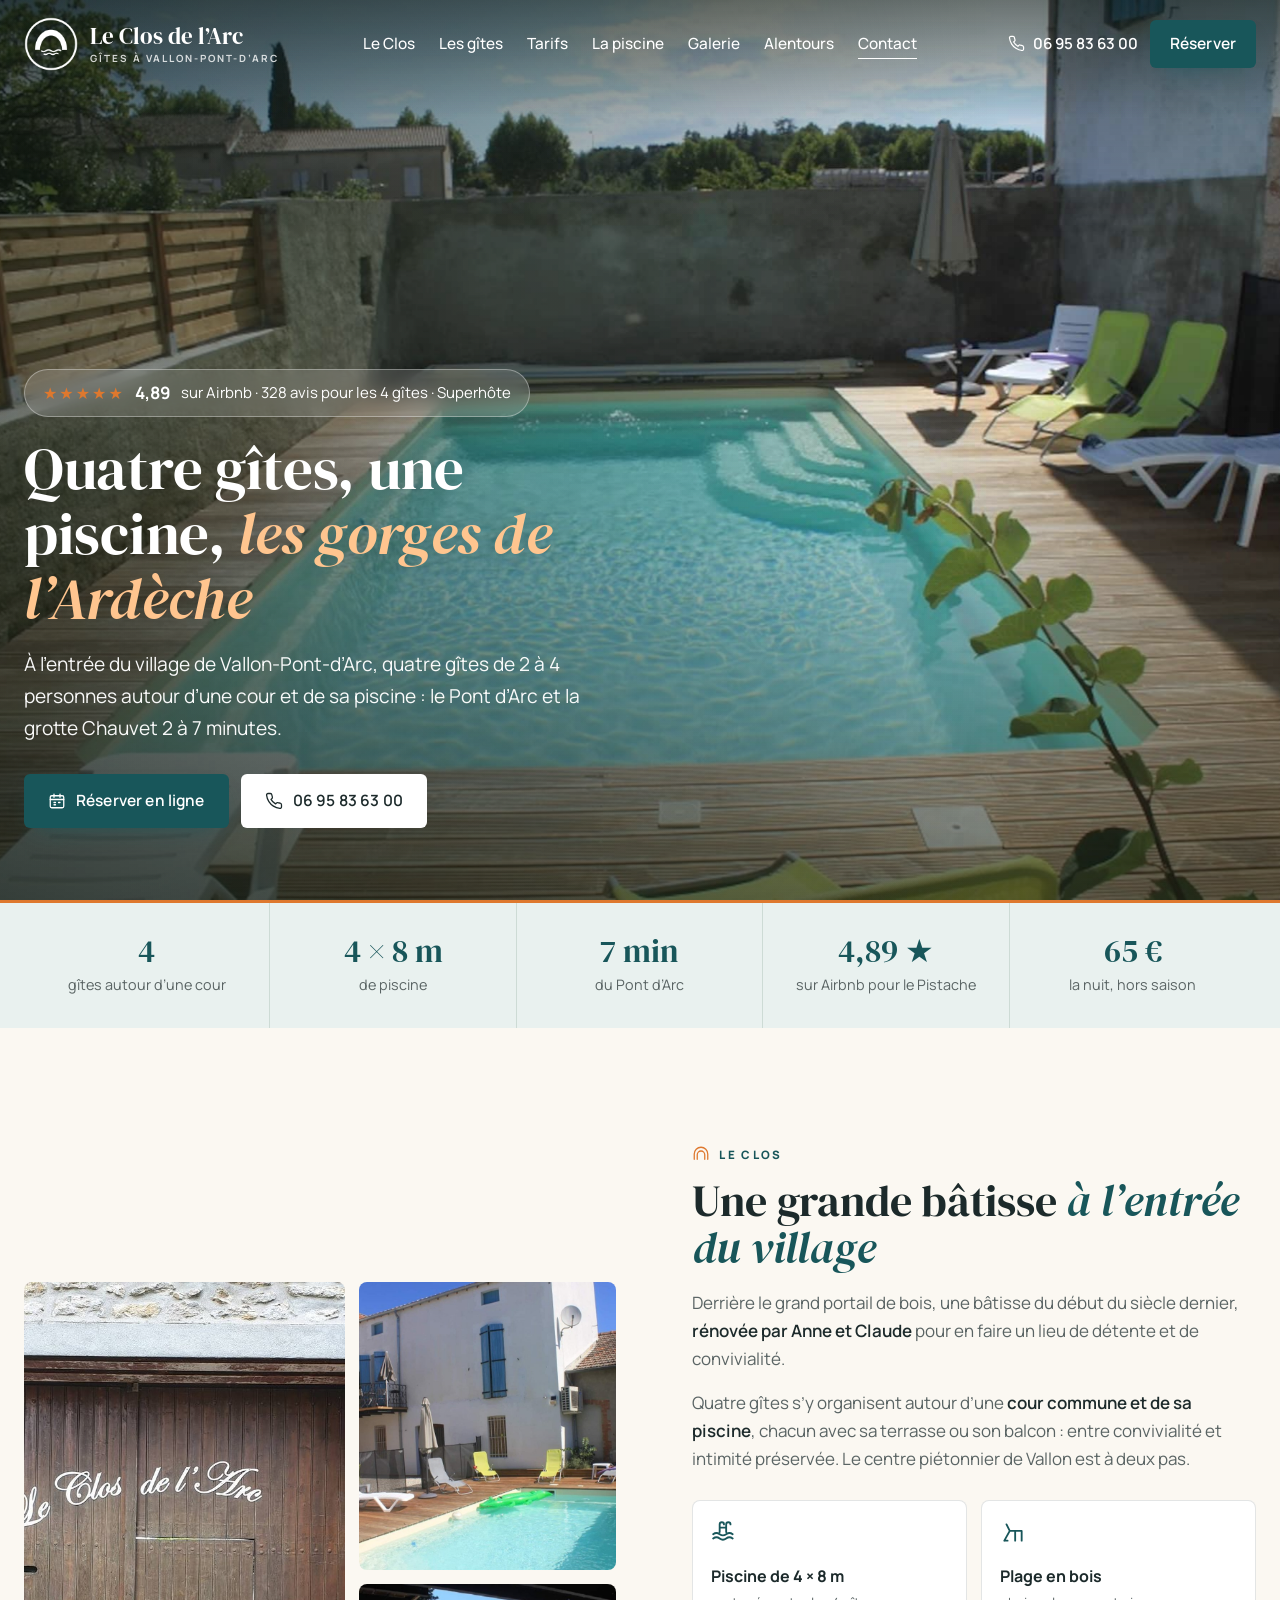
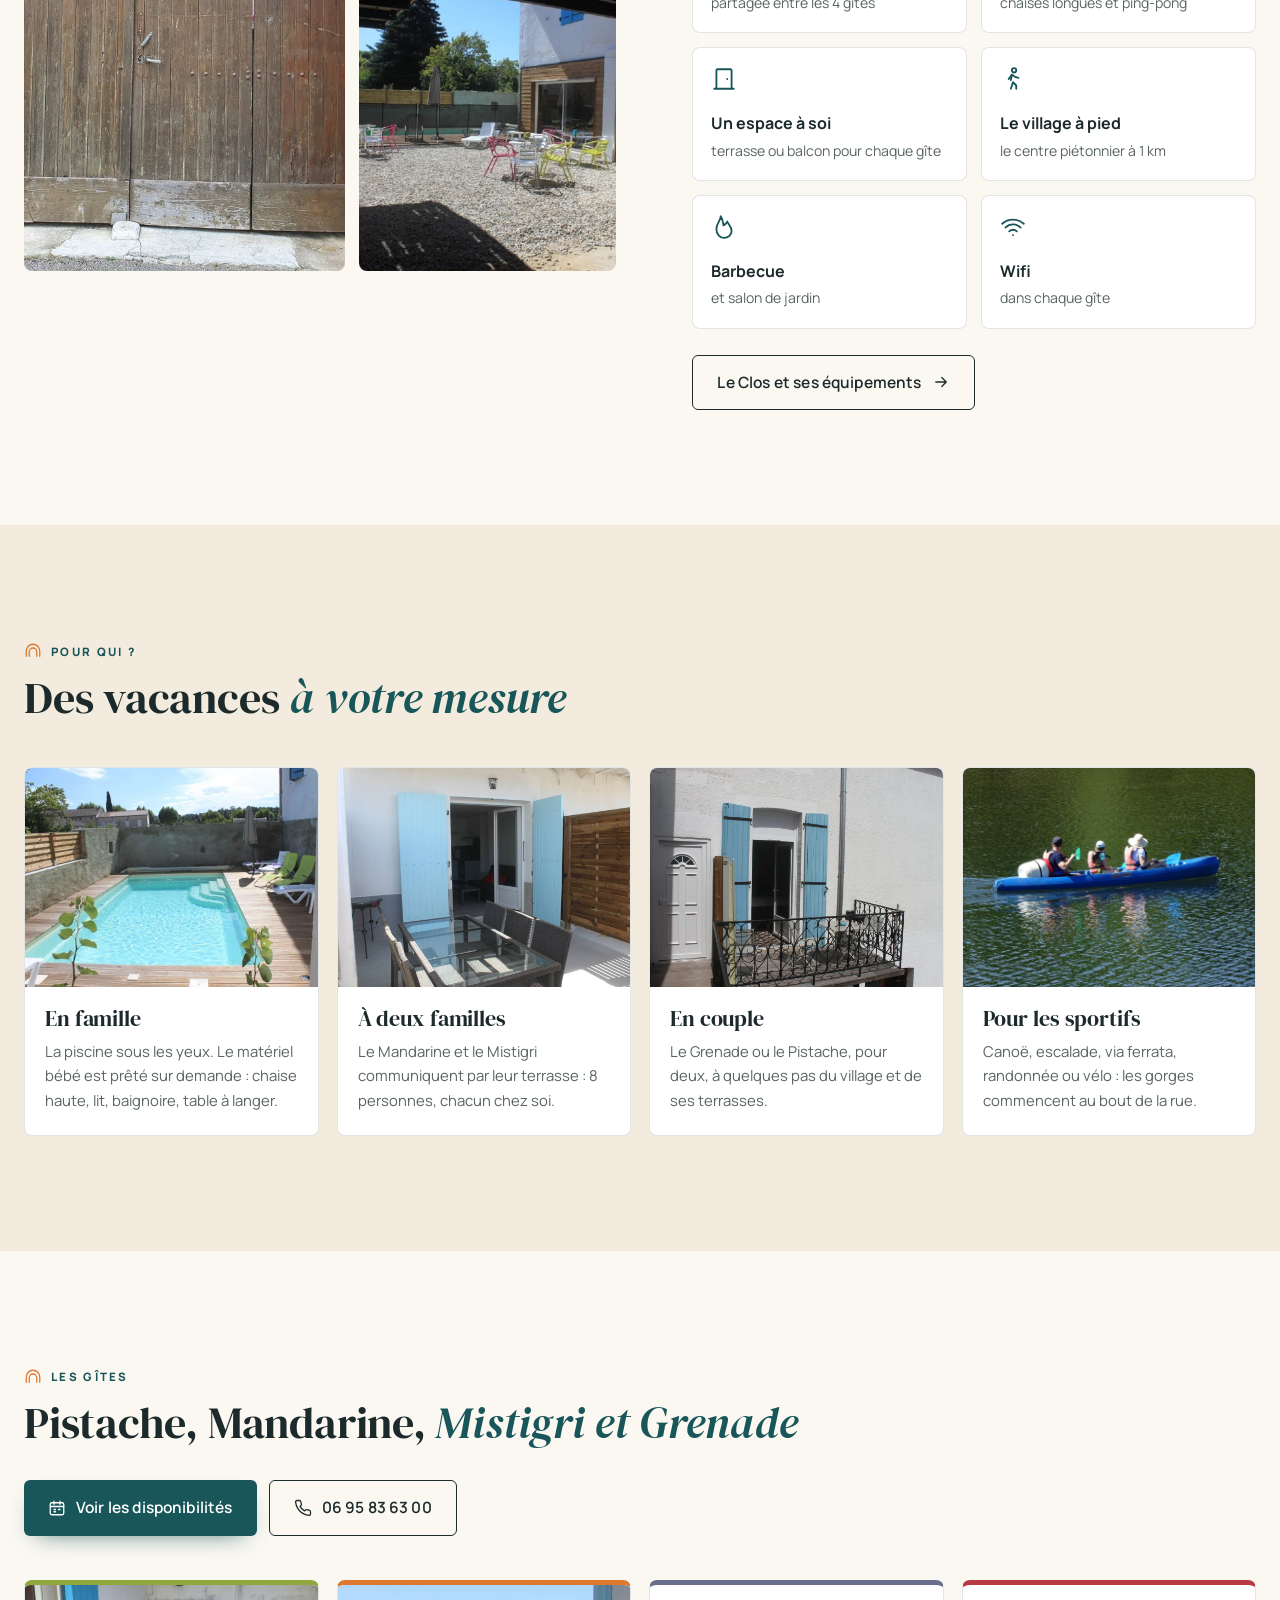
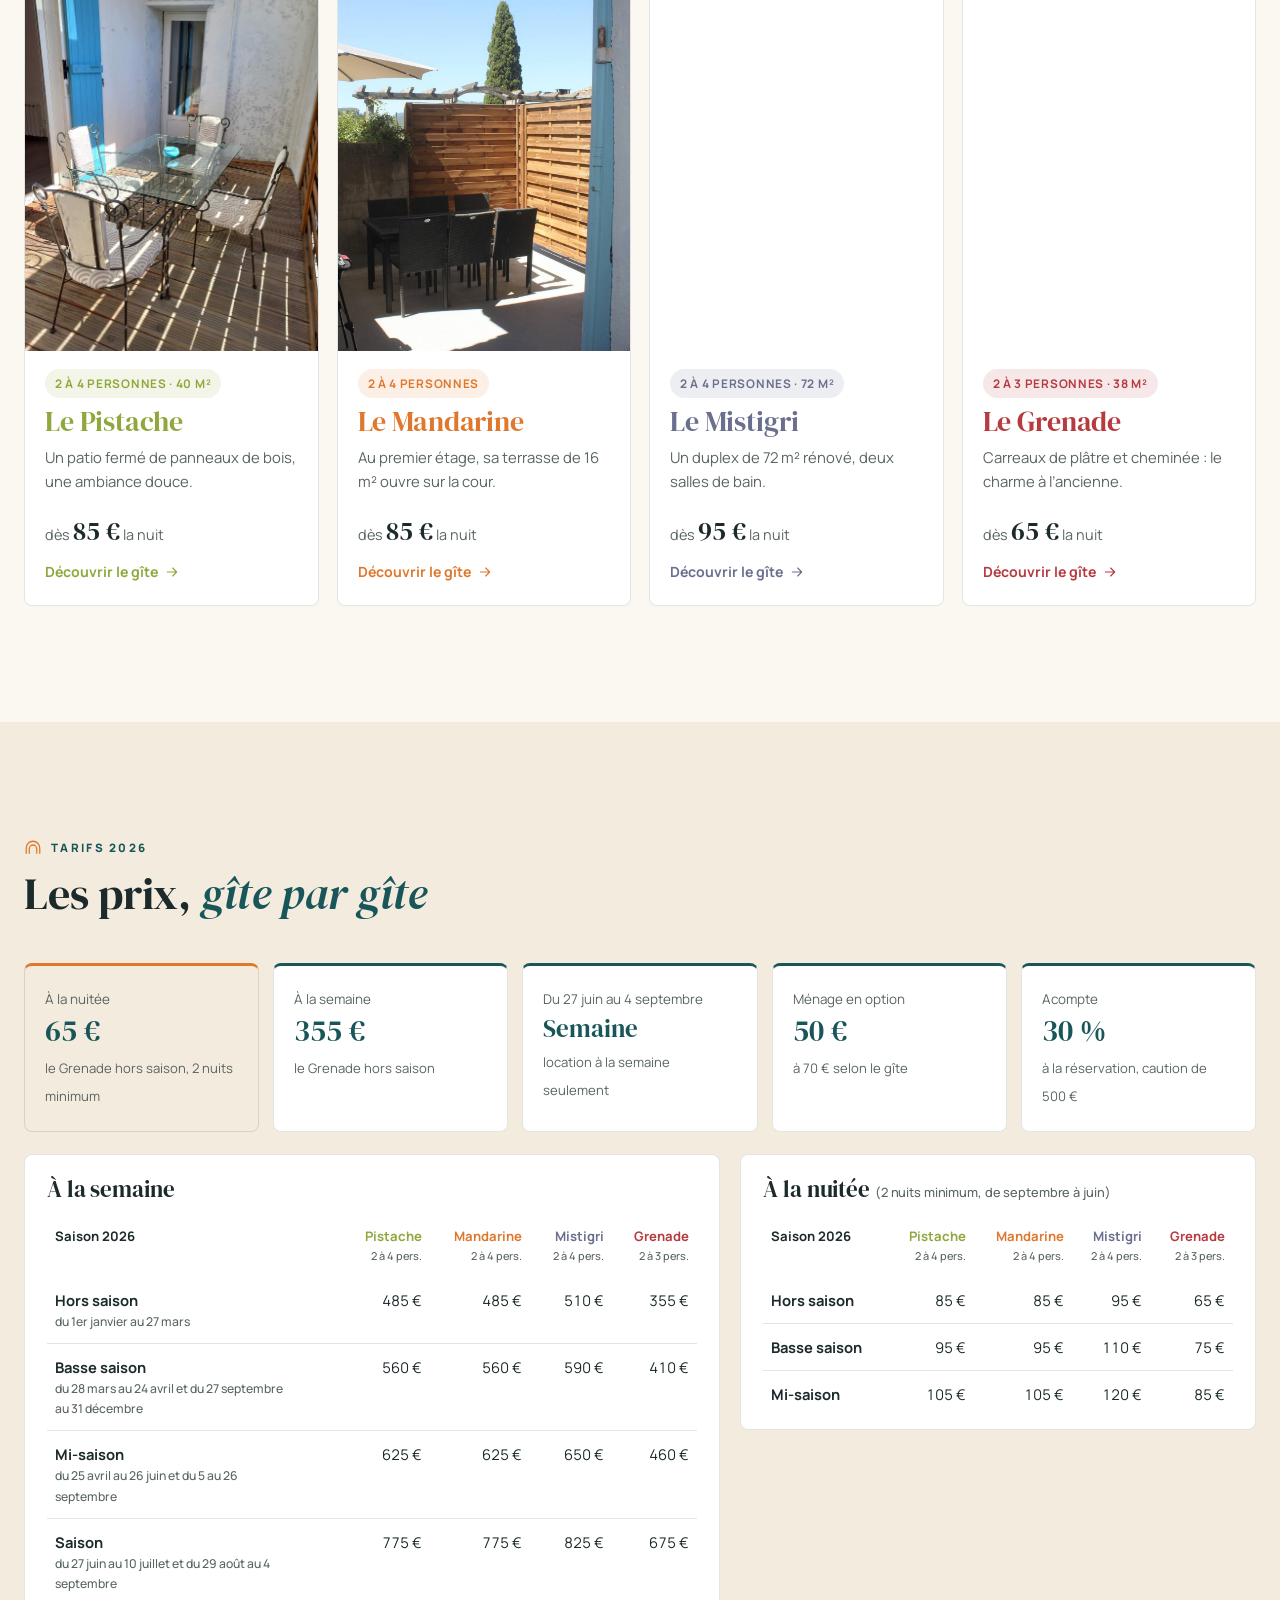
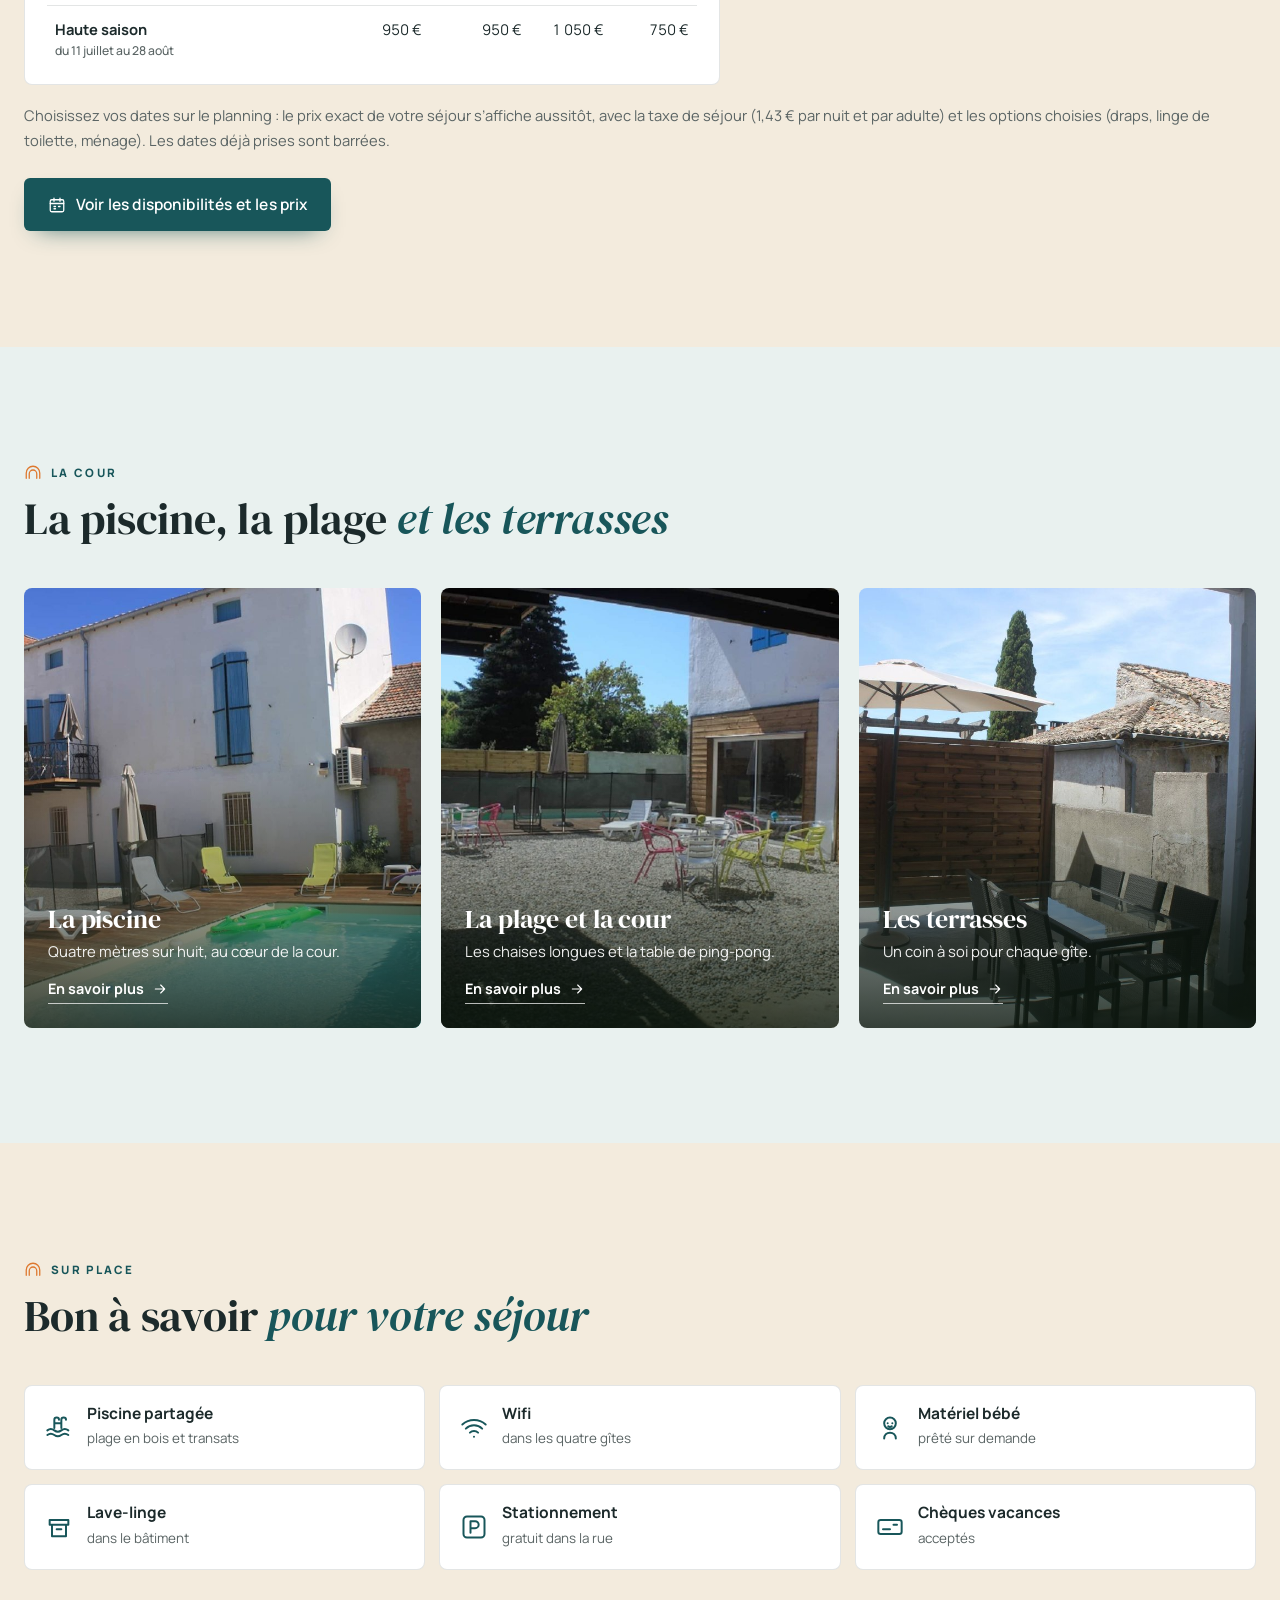
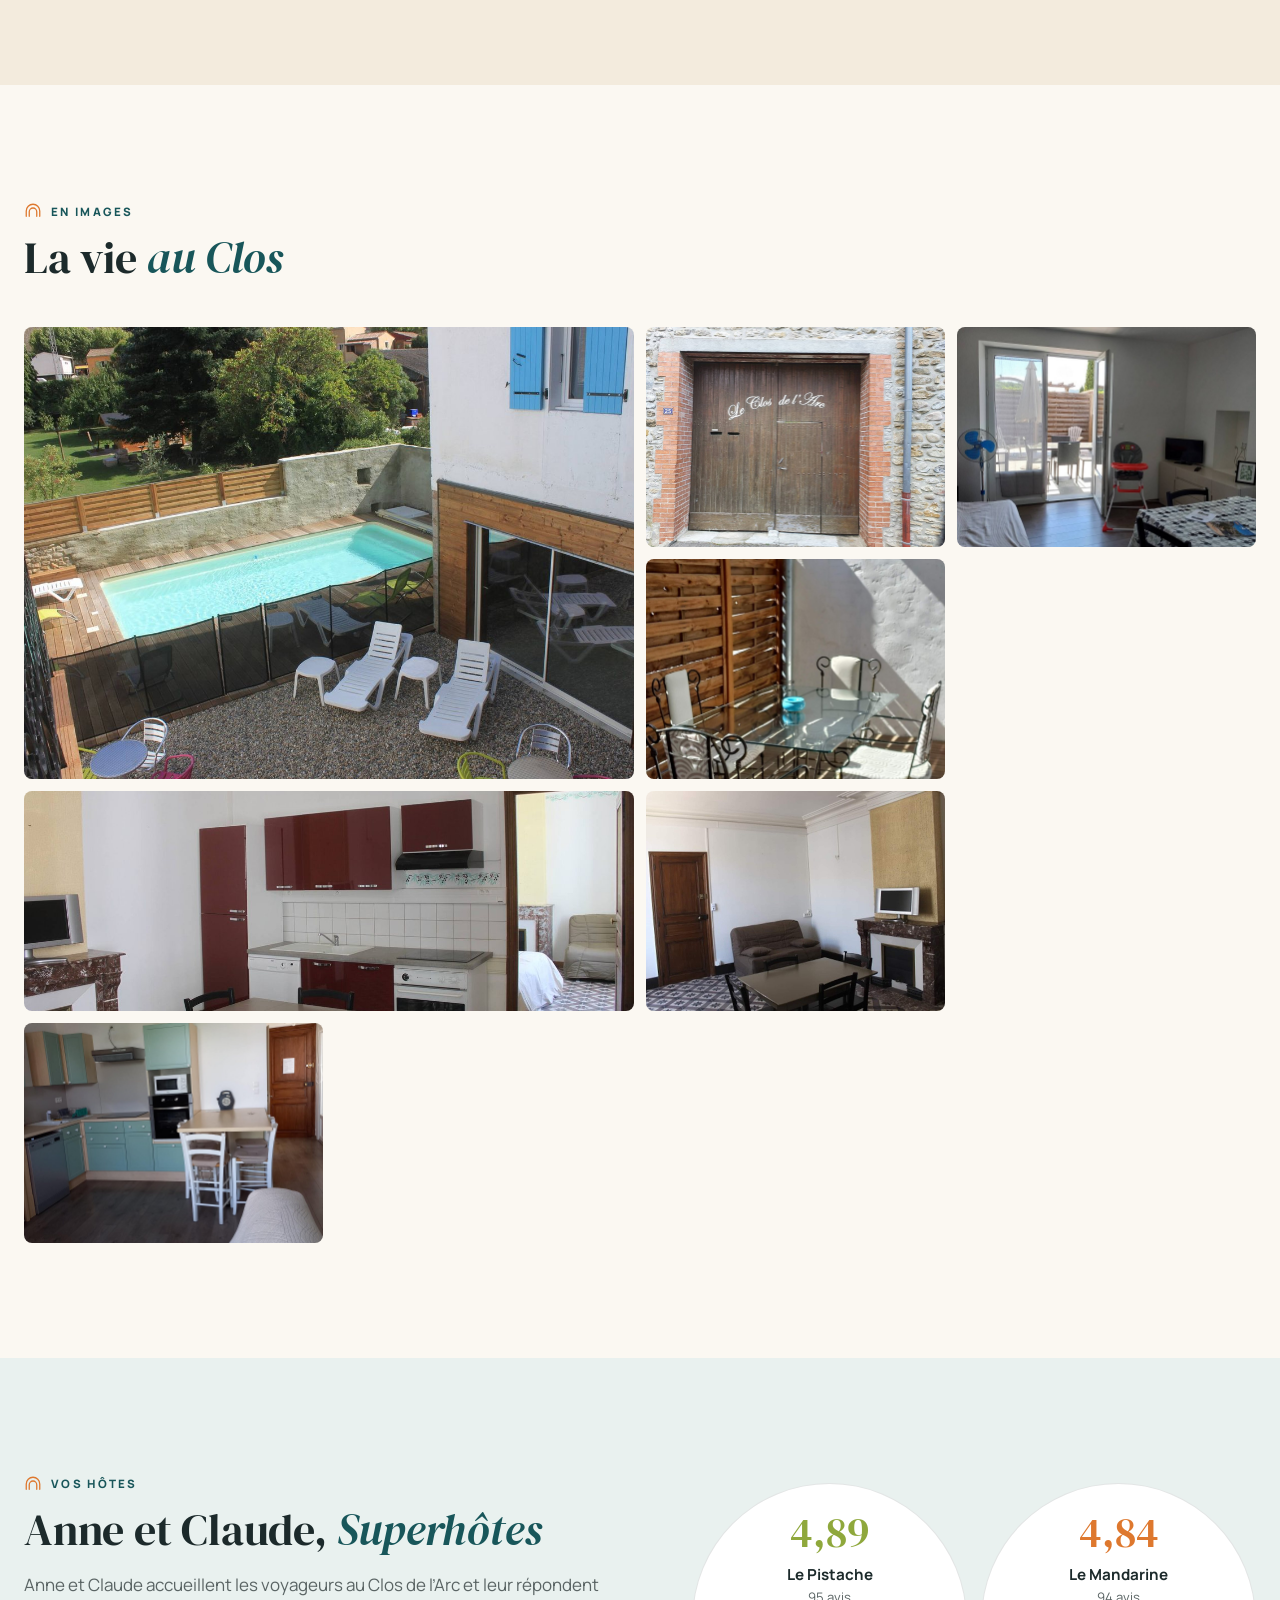
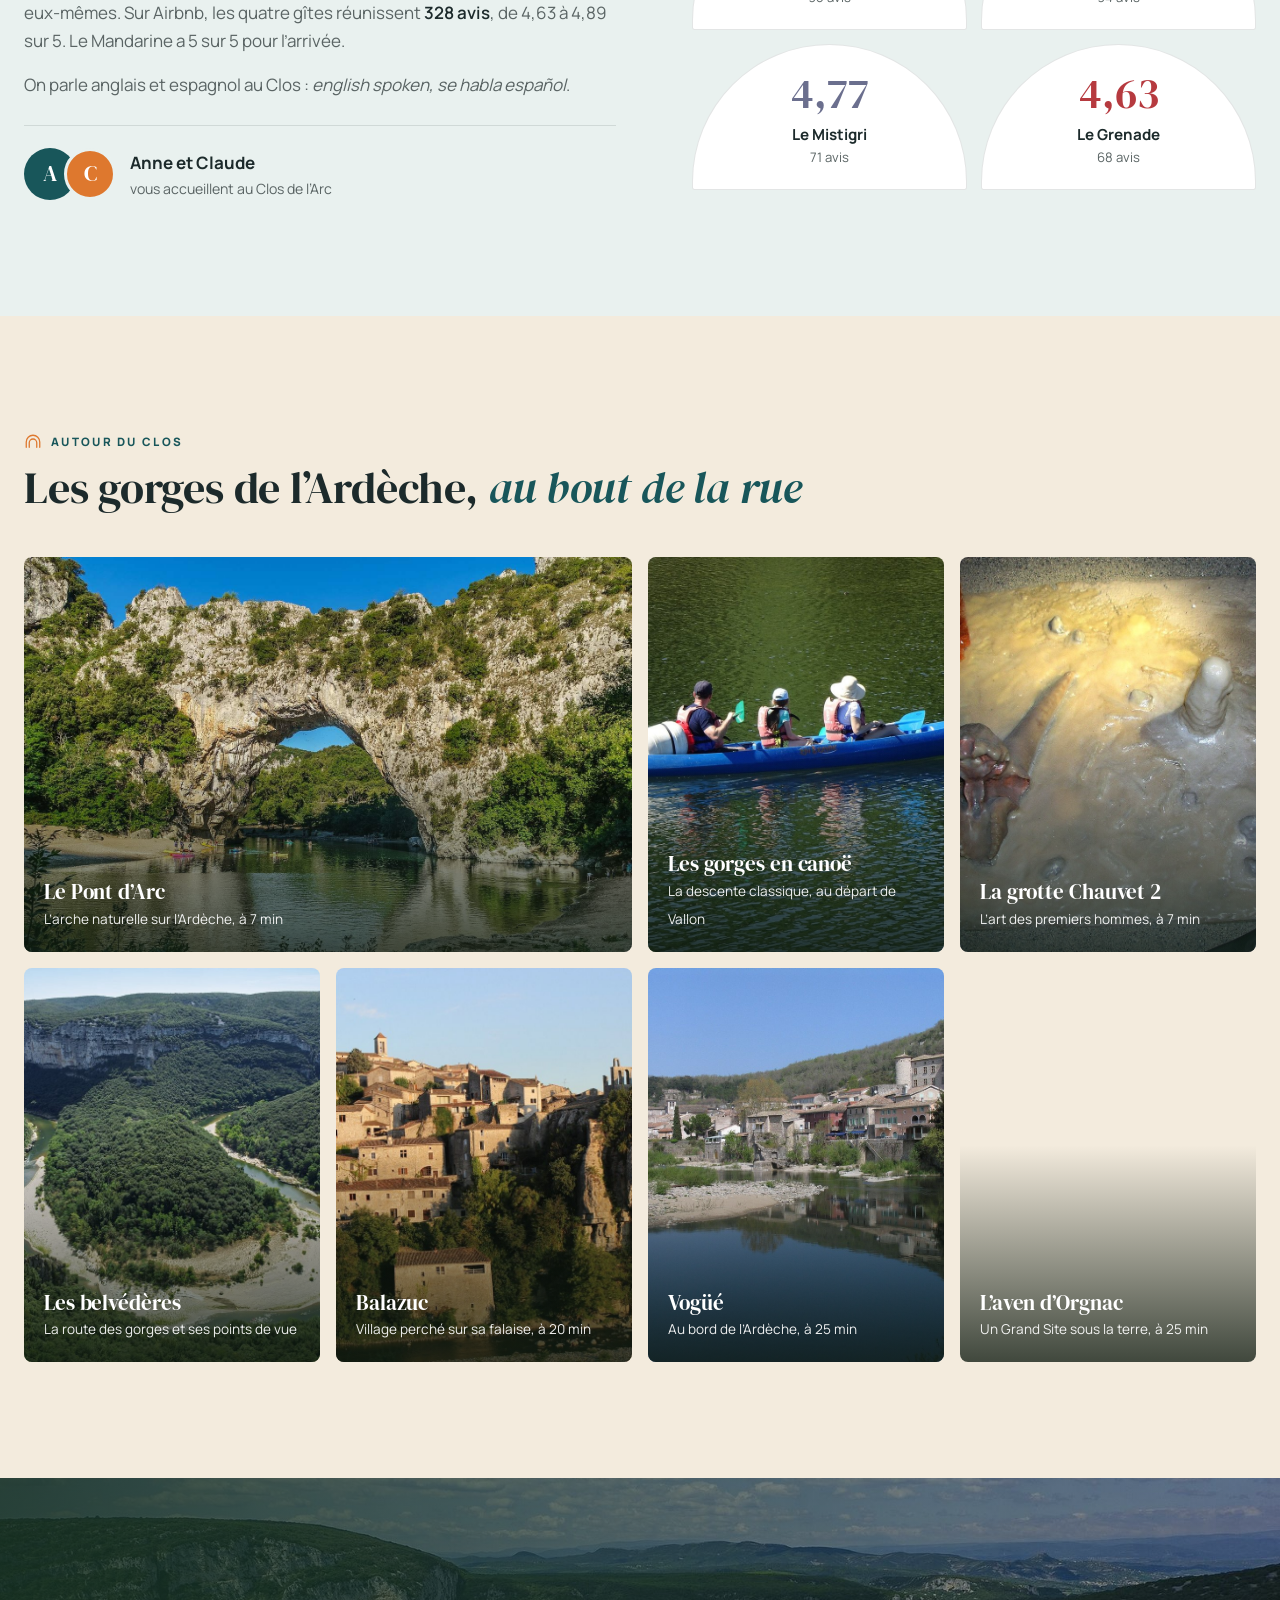
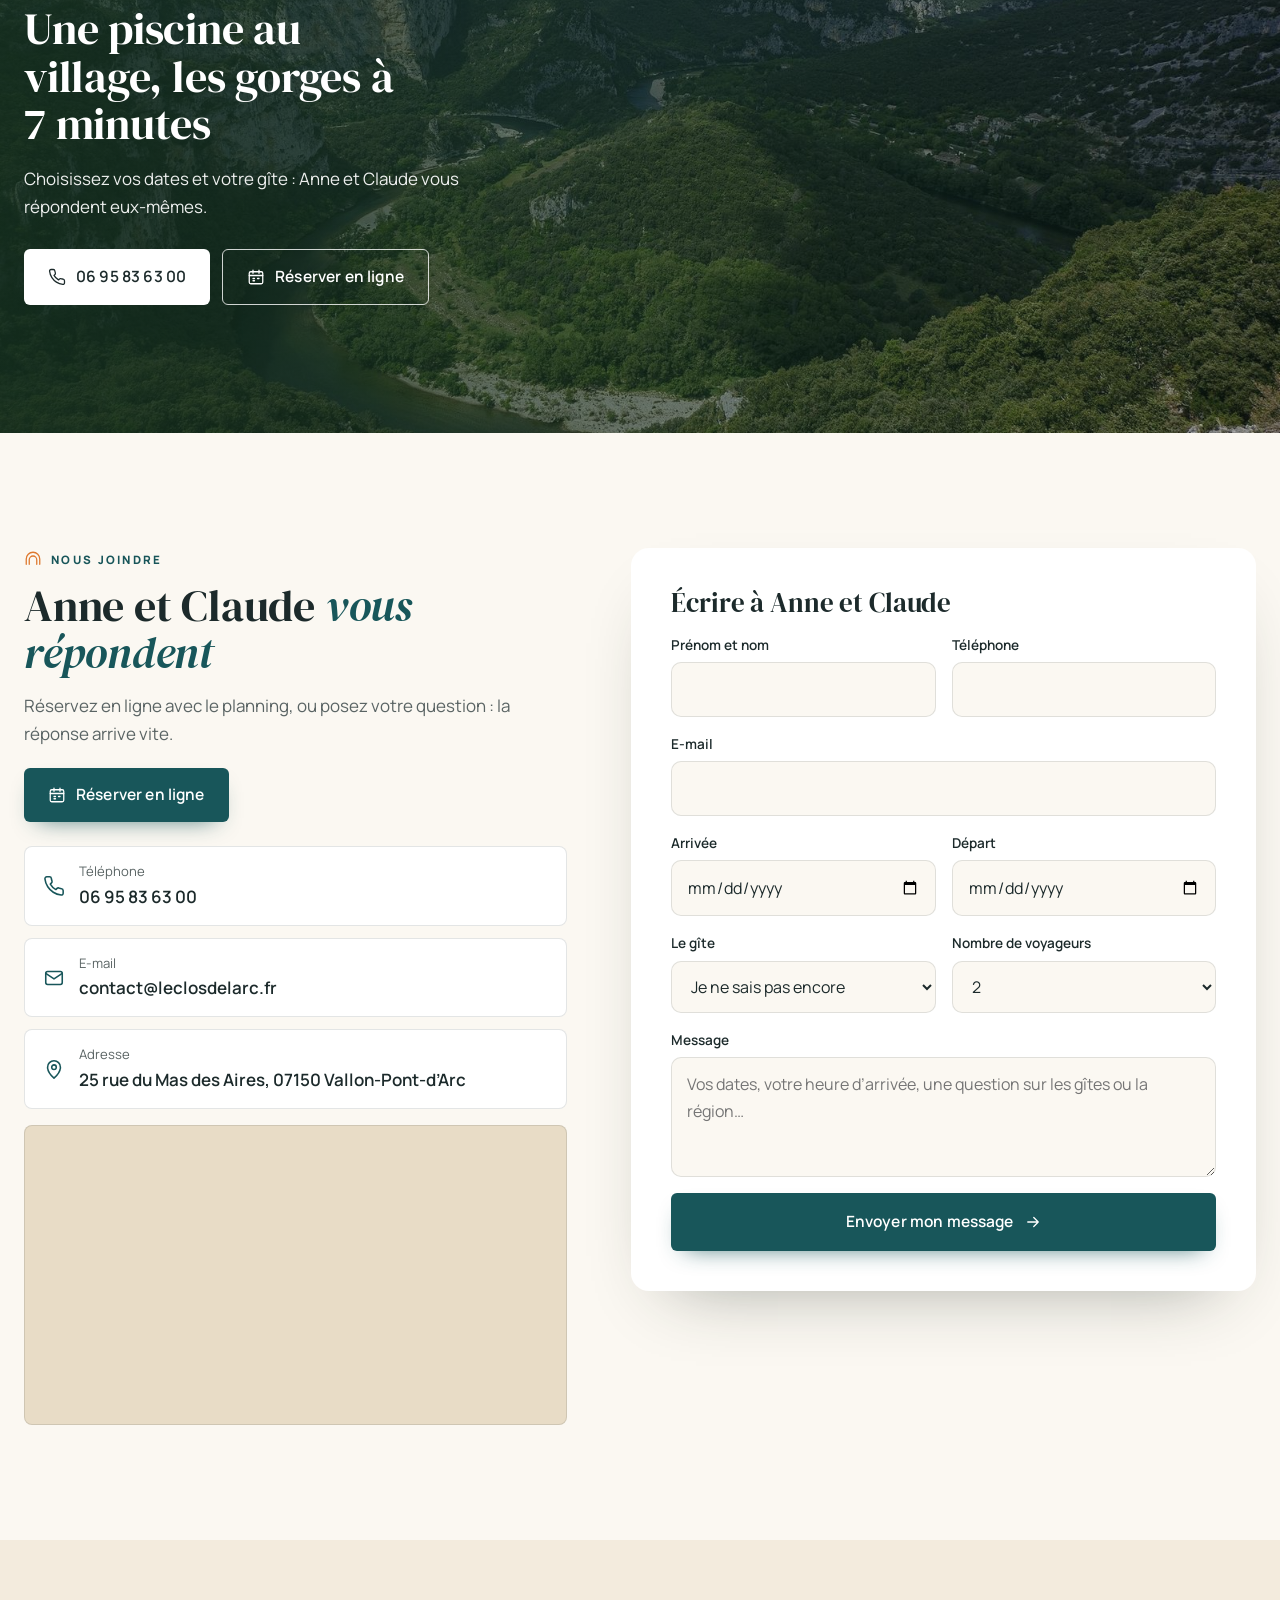
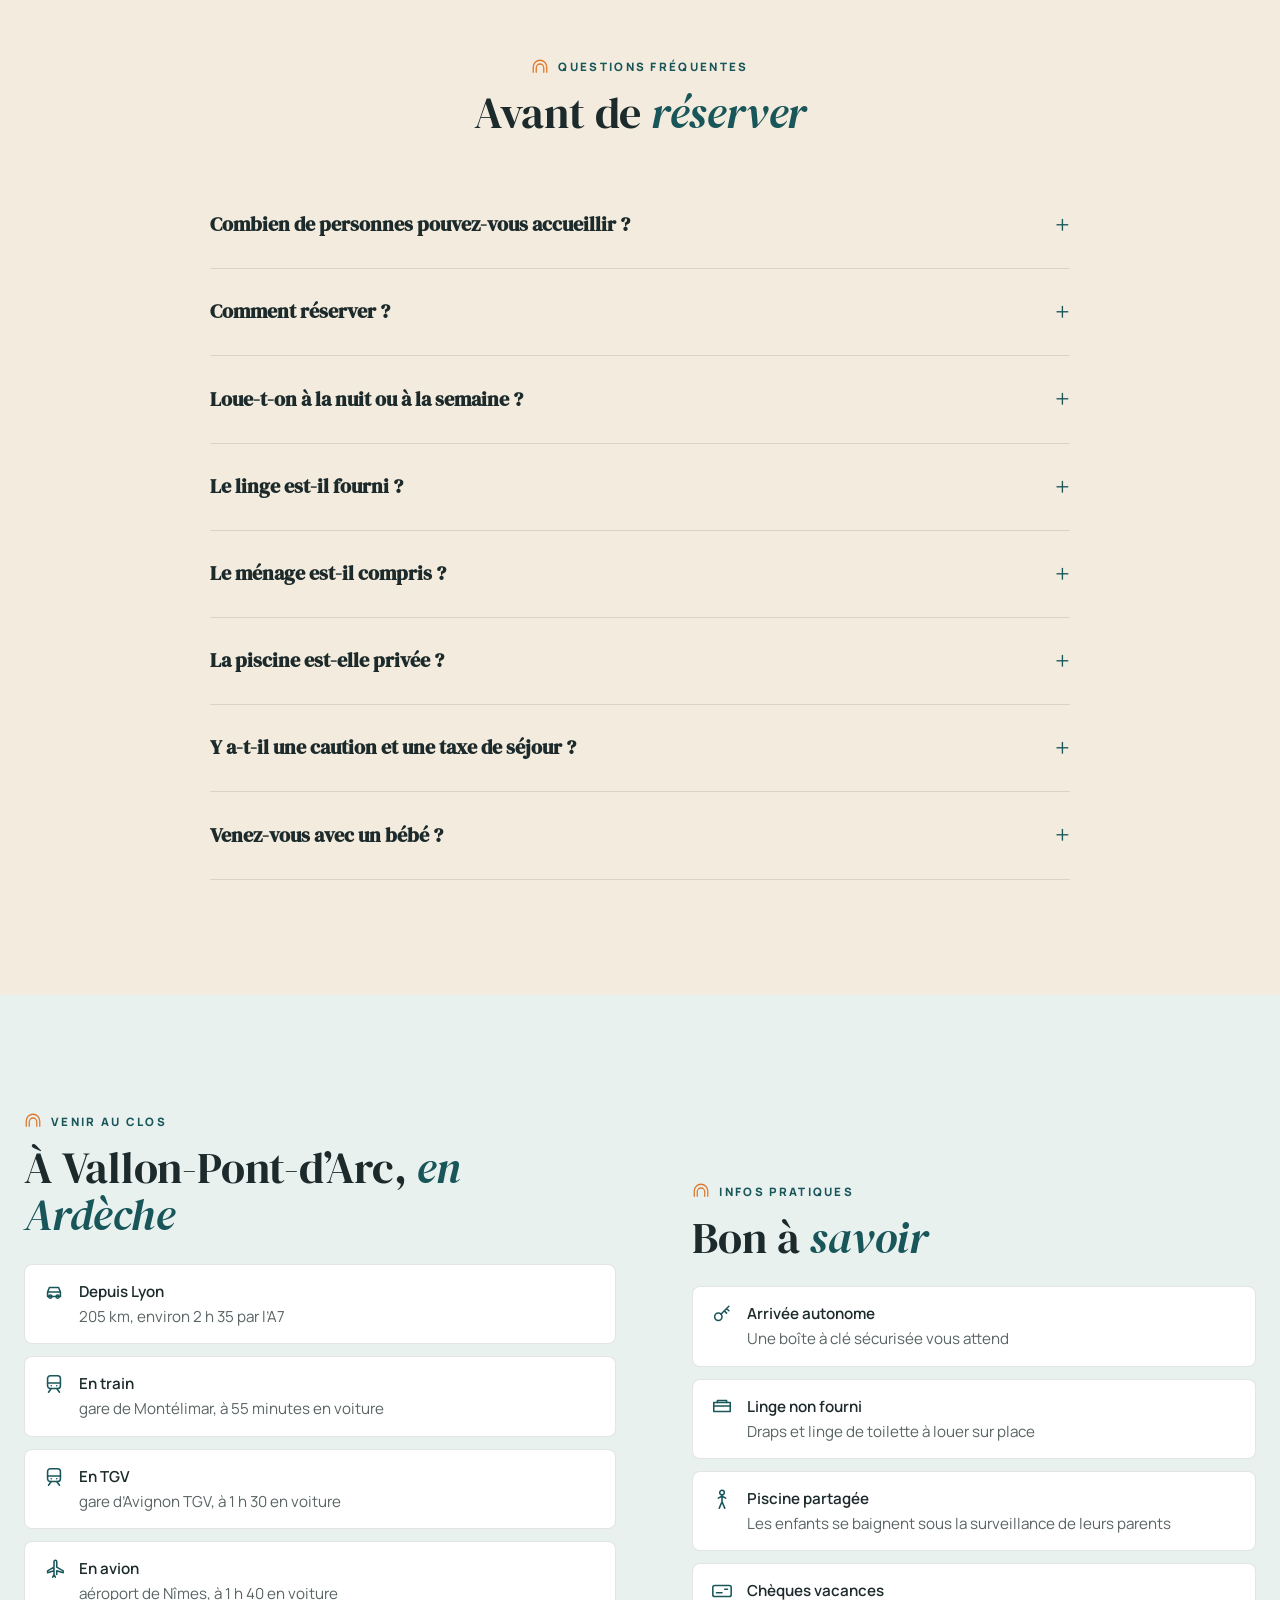
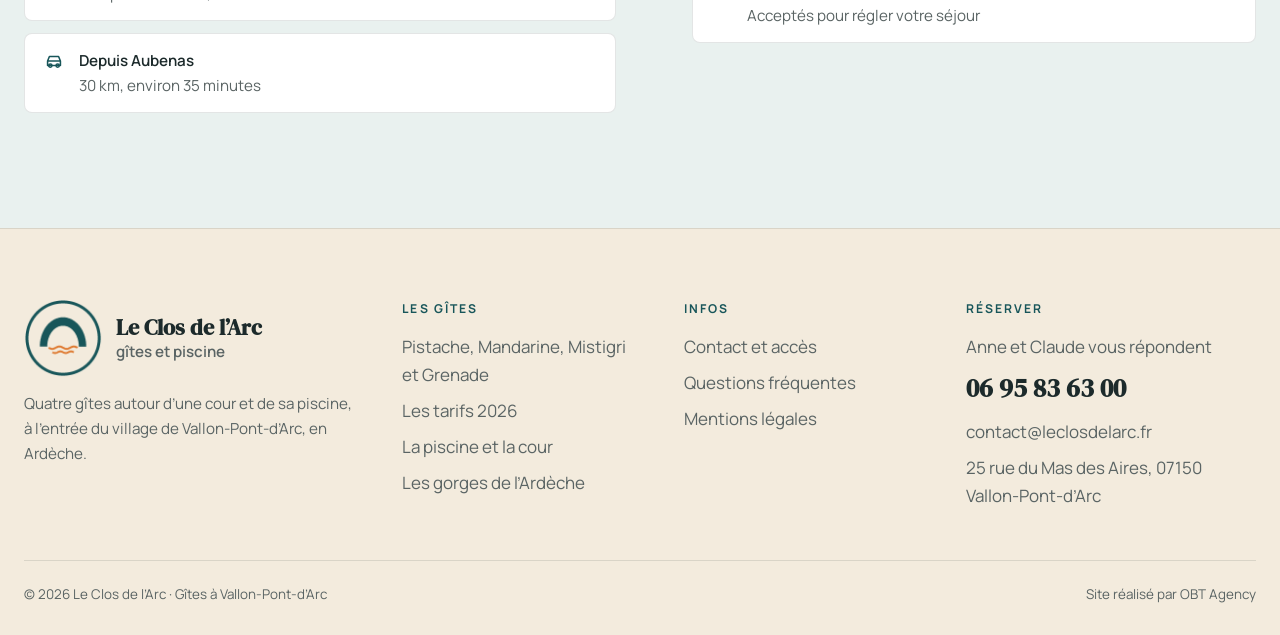
==== index.html @ b5d036ae "Maquette du Clos de l'Arc, V1 du 30/10/2026 Co-Authored-By: Claude Opus 5.5 <noreply@anthropic.com>" ====
<!doctype html>
<html lang="fr">
<head>
<meta charset="utf-8">
<meta name="viewport" content="width=device-width, initial-scale=1">
<meta name="robots" content="noindex, nofollow">
<title>Le Clos de l’Arc · Gîtes avec piscine à Vallon-Pont-d’Arc</title>
<meta name="description" content="Le Clos de l’Arc, quatre gîtes de 2 à 4 personnes autour d’une piscine, à l’entrée du village de Vallon-Pont-d’Arc, à 7 minutes du Pont d’Arc et de la grotte Chauvet 2.">
<link rel="icon" href="images/logo-couleur.png">
<link rel="preconnect" href="https://fonts.googleapis.com">
<link rel="preconnect" href="https://fonts.gstatic.com" crossorigin>
<link href="https://fonts.googleapis.com/css2?family=DM+Serif+Display:ital@0;1&family=Manrope:wght@400;500;600;700;800&display=swap" rel="stylesheet">
<link rel="stylesheet" href="css/style.css">
</head>
<body data-page="accueil">
<div class="loader" aria-hidden="true">
  <img class="fond" src="images/clos/piscine-transats.jpg" alt="">
  <img class="logo-entree" src="images/logo-entree.png" alt="">
</div>
<header class="entete">
  <div class="conteneur barre">
    <a class="logo" href="#top" aria-label="Le Clos de l’Arc, accueil"><span class="monogramme"><img class="blanc" src="images/logo-blanc.png" alt="" width="640" height="640"><img class="sombre" src="images/logo-couleur.png" alt="" width="640" height="640"></span><span class="nom">Le Clos de l’Arc<small>Gîtes à Vallon-Pont-d’Arc</small></span></a>
    <ul class="menu">
      <li><a href="#clos">Le Clos</a></li><li><a href="#gites">Les gîtes</a></li><li><a href="#tarifs">Tarifs</a></li><li><a href="#piscine">La piscine</a></li><li><a href="#galerie">Galerie</a></li><li><a href="#activites">Alentours</a></li><li><a href="#contact">Contact</a></li>
    </ul>
    <div class="actions">
      <a class="tel-entete" href="tel:+33695836300"><svg viewBox="0 0 24 24" fill="none" stroke="currentColor" stroke-width="1.7" stroke-linecap="round" stroke-linejoin="round" aria-hidden="true"><path d="M22 16.9v3a2 2 0 0 1-2.2 2 19.8 19.8 0 0 1-8.6-3.1 19.5 19.5 0 0 1-6-6A19.8 19.8 0 0 1 2.1 4.2 2 2 0 0 1 4.1 2h3a2 2 0 0 1 2 1.7c.1 1 .4 1.9.7 2.8a2 2 0 0 1-.5 2.1L8 9.9a16 16 0 0 0 6 6l1.3-1.3a2 2 0 0 1 2.1-.4c.9.3 1.8.6 2.8.7a2 2 0 0 1 1.7 2z"/></svg><span>06 95 83 63 00</span></a>
      <a class="btn btn-plein" href="#contact" data-obt-reserve>Réserver</a>
      <button class="burger" aria-label="Menu" aria-expanded="false"><span></span></button>
    </div>
  </div>
</header>
<main>
<section class="hero" id="top">
  <div class="diapos">
    <img class="fond actif" src="images/clos/piscine.jpg" alt="La piscine du Clos de l’Arc et sa plage en bois">
    <img class="fond" src="images/clos/piscine-facade.jpg" alt="La cour, la piscine et la façade aux volets bleus">
    <img class="fond" src="images/mistigri/terrasse.jpg" alt="La terrasse du Mistigri">
  </div>
  <div class="contenu">
    <a class="note-heros" href="https://www.airbnb.fr/rooms/11426264" target="_blank" rel="noopener"><span class="etoiles" role="img" aria-label="4,89 étoiles sur 5">★★★★★</span><strong>4,89</strong><span>sur Airbnb · 328 avis pour les 4 gîtes · Superhôte</span></a>
    <h1>Quatre gîtes, une piscine, <em>les gorges de l’Ardèche</em></h1>
    <p class="sous">À l’entrée du village de Vallon-Pont-d’Arc, quatre gîtes de 2 à 4 personnes autour d’une cour et de sa piscine : le Pont d’Arc et la grotte Chauvet 2 à 7 minutes.</p>
    <div class="boutons">
      <a class="btn btn-plein" href="#contact" data-obt-reserve><svg viewBox="0 0 24 24" fill="none" stroke="currentColor" stroke-width="1.7" stroke-linecap="round" stroke-linejoin="round" aria-hidden="true"><rect x="3" y="5" width="18" height="16" rx="2"/><path d="M3 10h18M8 3v4M16 3v4M8 14h2M14 14h2M8 17h2"/></svg> Réserver en ligne</a>
      <a class="btn btn-blanc" href="tel:+33695836300"><svg viewBox="0 0 24 24" fill="none" stroke="currentColor" stroke-width="1.7" stroke-linecap="round" stroke-linejoin="round" aria-hidden="true"><path d="M22 16.9v3a2 2 0 0 1-2.2 2 19.8 19.8 0 0 1-8.6-3.1 19.5 19.5 0 0 1-6-6A19.8 19.8 0 0 1 2.1 4.2 2 2 0 0 1 4.1 2h3a2 2 0 0 1 2 1.7c.1 1 .4 1.9.7 2.8a2 2 0 0 1-.5 2.1L8 9.9a16 16 0 0 0 6 6l1.3-1.3a2 2 0 0 1 2.1-.4c.9.3 1.8.6 2.8.7a2 2 0 0 1 1.7 2z"/></svg> 06 95 83 63 00</a>
    </div>
  </div>
</section>

<section class="chiffres">
  <div class="conteneur grille">
    <div class="item"><strong>4</strong><span>gîtes autour d’une cour</span></div>
    <div class="item"><strong>4 × 8 m</strong><span>de piscine</span></div>
    <div class="item"><strong>7 min</strong><span>du Pont d’Arc</span></div>
    <div class="item"><strong>4,89 ★</strong><span>sur Airbnb pour le Pistache</span></div>
    <div class="item"><strong>65 €</strong><span>la nuit, hors saison</span></div>
  </div>
</section>

<section class="section" id="clos">
  <div class="conteneur duo">
    <div class="duo-photos" data-reveal><img src="images/clos/portail.jpg" alt="Le portail du Clos de l’Arc" loading="lazy" decoding="async"><img src="images/clos/piscine-cour.jpg" alt="La cour et la piscine" loading="lazy" decoding="async"><img src="images/clos/cour.jpg" alt="La cour et ses chaises longues" loading="lazy" decoding="async"></div>
    <div class="duo-texte" data-reveal>
      <span class="surtitre"><svg viewBox="0 0 24 24" fill="none" stroke="currentColor" stroke-width="1.7" stroke-linecap="round" stroke-linejoin="round" aria-hidden="true"><path d="M3 19V12a9 9 0 0 1 18 0v7"/><path d="M7 19v-6a5 5 0 0 1 10 0v6"/></svg>Le Clos</span>
      <h2>Une grande bâtisse <em class="it">à l’entrée du village</em></h2>
      <p>Derrière le grand portail de bois, une bâtisse du début du siècle dernier, <strong>rénovée par Anne et Claude</strong> pour en faire un lieu de détente et de convivialité.</p>
      <p>Quatre gîtes s’y organisent autour d’une <strong>cour commune et de sa piscine</strong>, chacun avec sa terrasse ou son balcon : entre convivialité et intimité préservée. Le centre piétonnier de Vallon est à deux pas.</p>
      <div class="pieces"><div class="piece"><svg viewBox="0 0 24 24" fill="none" stroke="currentColor" stroke-width="1.7" stroke-linecap="round" stroke-linejoin="round" aria-hidden="true"><path d="M2 18c2-1.5 4-1.5 6 0s4 1.5 6 0 4-1.5 6 0M2 14c2-1.5 4-1.5 6 0s4 1.5 6 0 4-1.5 6 0M8 12V5a2 2 0 0 1 4 0M14 12V5a2 2 0 0 1 4 0M8 8h6"/></svg><strong>Piscine de 4 × 8 m</strong><small>partagée entre les 4 gîtes</small></div><div class="piece"><svg viewBox="0 0 24 24" fill="none" stroke="currentColor" stroke-width="1.7" stroke-linecap="round" stroke-linejoin="round" aria-hidden="true"><path d="M4 20l5-9h11M9 11 6 5M14 11v9M20 11v9M4 20h3"/></svg><strong>Plage en bois</strong><small>chaises longues et ping-pong</small></div><div class="piece"><svg viewBox="0 0 24 24" fill="none" stroke="currentColor" stroke-width="1.7" stroke-linecap="round" stroke-linejoin="round" aria-hidden="true"><path d="M5 21V4a1 1 0 0 1 1-1h12a1 1 0 0 1 1 1v17M3 21h18M15 12h.01"/></svg><strong>Un espace à soi</strong><small>terrasse ou balcon pour chaque gîte</small></div><div class="piece"><svg viewBox="0 0 24 24" fill="none" stroke="currentColor" stroke-width="1.7" stroke-linecap="round" stroke-linejoin="round" aria-hidden="true"><circle cx="13" cy="4" r="2"/><path d="m10 21 2-6 3 3v3M8 12l3-4 3 2 3 1M11 8l-1 5"/></svg><strong>Le village à pied</strong><small>le centre piétonnier à 1 km</small></div><div class="piece"><svg viewBox="0 0 24 24" fill="none" stroke="currentColor" stroke-width="1.7" stroke-linecap="round" stroke-linejoin="round" aria-hidden="true"><path d="M12 22c4 0 7-2.7 7-6.5 0-3.5-2.5-5.5-4-8.5-1 2-2 3-3.5 3.5C11 8 11 5 9 2c0 4-4 6.5-4 12 0 4.5 3 8 7 8z"/></svg><strong>Barbecue</strong><small>et salon de jardin</small></div><div class="piece"><svg viewBox="0 0 24 24" fill="none" stroke="currentColor" stroke-width="1.7" stroke-linecap="round" stroke-linejoin="round" aria-hidden="true"><path d="M5 12.5a10 10 0 0 1 14 0M8.5 16a5 5 0 0 1 7 0M2 9a15 15 0 0 1 20 0M12 19.5h.01"/></svg><strong>Wifi</strong><small>dans chaque gîte</small></div></div>
      <button class="btn btn-contour" data-modale="m-clos">Le Clos et ses équipements <svg viewBox="0 0 24 24" fill="none" stroke="currentColor" stroke-width="1.7" stroke-linecap="round" stroke-linejoin="round" aria-hidden="true"><path d="M5 12h14M13 6l6 6-6 6"/></svg></button>
    </div>
  </div>
</section>

<section class="section creme">
  <div class="conteneur">
    <div class="entete-section"><div><span class="surtitre"><svg viewBox="0 0 24 24" fill="none" stroke="currentColor" stroke-width="1.7" stroke-linecap="round" stroke-linejoin="round" aria-hidden="true"><path d="M3 19V12a9 9 0 0 1 18 0v7"/><path d="M7 19v-6a5 5 0 0 1 10 0v6"/></svg>Pour qui ?</span><h2>Des vacances <em class="it">à votre mesure</em></h2></div></div>
    <div class="pour-qui"><article data-reveal><img src="images/clos/piscine-plage.jpg" alt="En famille" loading="lazy" decoding="async"><div class="corps"><h3>En famille</h3><p>La piscine sous les yeux. Le matériel bébé est prêté sur demande : chaise haute, lit, baignoire, table à langer.</p></div></article><article data-reveal><img src="images/mistigri/terrasse-2.jpg" alt="À deux familles" loading="lazy" decoding="async"><div class="corps"><h3>À deux familles</h3><p>Le Mandarine et le Mistigri communiquent par leur terrasse : 8 personnes, chacun chez soi.</p></div></article><article data-reveal><img src="images/grenade/balcon.jpg" alt="En couple" loading="lazy" decoding="async"><div class="corps"><h3>En couple</h3><p>Le Grenade ou le Pistache, pour deux, à quelques pas du village et de ses terrasses.</p></div></article><article data-reveal><img src="images/region/canoe.jpg" alt="Pour les sportifs" loading="lazy" decoding="async"><div class="corps"><h3>Pour les sportifs</h3><p>Canoë, escalade, via ferrata, randonnée ou vélo : les gorges commencent au bout de la rue.</p></div></article></div>
  </div>
</section>

<section class="section" id="gites">
  <div class="conteneur">
    <div class="entete-section"><div><span class="surtitre"><svg viewBox="0 0 24 24" fill="none" stroke="currentColor" stroke-width="1.7" stroke-linecap="round" stroke-linejoin="round" aria-hidden="true"><path d="M3 19V12a9 9 0 0 1 18 0v7"/><path d="M7 19v-6a5 5 0 0 1 10 0v6"/></svg>Les gîtes</span><h2>Pistache, Mandarine, <em class="it">Mistigri et Grenade</em></h2></div><div class="boutons"><a class="btn btn-plein" href="#contact" data-obt-reserve><svg viewBox="0 0 24 24" fill="none" stroke="currentColor" stroke-width="1.7" stroke-linecap="round" stroke-linejoin="round" aria-hidden="true"><rect x="3" y="5" width="18" height="16" rx="2"/><path d="M3 10h18M8 3v4M16 3v4M8 14h2M14 14h2M8 17h2"/></svg> Voir les disponibilités</a><a class="btn btn-contour" href="tel:+33695836300"><svg viewBox="0 0 24 24" fill="none" stroke="currentColor" stroke-width="1.7" stroke-linecap="round" stroke-linejoin="round" aria-hidden="true"><path d="M22 16.9v3a2 2 0 0 1-2.2 2 19.8 19.8 0 0 1-8.6-3.1 19.5 19.5 0 0 1-6-6A19.8 19.8 0 0 1 2.1 4.2 2 2 0 0 1 4.1 2h3a2 2 0 0 1 2 1.7c.1 1 .4 1.9.7 2.8a2 2 0 0 1-.5 2.1L8 9.9a16 16 0 0 0 6 6l1.3-1.3a2 2 0 0 1 2.1-.4c.9.3 1.8.6 2.8.7a2 2 0 0 1 1.7 2z"/></svg> 06 95 83 63 00</a></div></div>
    <div class="gites"><button class="gite gite-pistache carte-cliquable" data-modale="m-pistache" data-reveal><img src="images/pistache/terrasse.jpg" alt="Le Pistache" loading="lazy" decoding="async"><div class="txt"><span class="pastille">2 à 4 personnes · 40 m²</span><h3>Le Pistache</h3><p>Un patio fermé de panneaux de bois, une ambiance douce.</p><span class="prix-carte">dès <strong>85 €</strong> la nuit</span><span class="voir">Découvrir le gîte <svg viewBox="0 0 24 24" fill="none" stroke="currentColor" stroke-width="1.7" stroke-linecap="round" stroke-linejoin="round" aria-hidden="true"><path d="M5 12h14M13 6l6 6-6 6"/></svg></span></div></button><button class="gite gite-mandarine carte-cliquable" data-modale="m-mandarine" data-reveal><img src="images/mandarine/terrasse.jpg" alt="Le Mandarine" loading="lazy" decoding="async"><div class="txt"><span class="pastille">2 à 4 personnes</span><h3>Le Mandarine</h3><p>Au premier étage, sa terrasse de 16 m² ouvre sur la cour.</p><span class="prix-carte">dès <strong>85 €</strong> la nuit</span><span class="voir">Découvrir le gîte <svg viewBox="0 0 24 24" fill="none" stroke="currentColor" stroke-width="1.7" stroke-linecap="round" stroke-linejoin="round" aria-hidden="true"><path d="M5 12h14M13 6l6 6-6 6"/></svg></span></div></button><button class="gite gite-mistigri carte-cliquable" data-modale="m-mistigri" data-reveal><img src="images/mistigri/terrasse.jpg" alt="Le Mistigri" loading="lazy" decoding="async"><div class="txt"><span class="pastille">2 à 4 personnes · 72 m²</span><h3>Le Mistigri</h3><p>Un duplex de 72 m² rénové, deux salles de bain.</p><span class="prix-carte">dès <strong>95 €</strong> la nuit</span><span class="voir">Découvrir le gîte <svg viewBox="0 0 24 24" fill="none" stroke="currentColor" stroke-width="1.7" stroke-linecap="round" stroke-linejoin="round" aria-hidden="true"><path d="M5 12h14M13 6l6 6-6 6"/></svg></span></div></button><button class="gite gite-grenade carte-cliquable" data-modale="m-grenade" data-reveal><img src="images/grenade/balcon-terrasse.jpg" alt="Le Grenade" loading="lazy" decoding="async"><div class="txt"><span class="pastille">2 à 3 personnes · 38 m²</span><h3>Le Grenade</h3><p>Carreaux de plâtre et cheminée : le charme à l’ancienne.</p><span class="prix-carte">dès <strong>65 €</strong> la nuit</span><span class="voir">Découvrir le gîte <svg viewBox="0 0 24 24" fill="none" stroke="currentColor" stroke-width="1.7" stroke-linecap="round" stroke-linejoin="round" aria-hidden="true"><path d="M5 12h14M13 6l6 6-6 6"/></svg></span></div></button></div>
  </div>
</section>

<section class="section creme" id="tarifs">
  <div class="conteneur">
    <div class="entete-section"><div><span class="surtitre"><svg viewBox="0 0 24 24" fill="none" stroke="currentColor" stroke-width="1.7" stroke-linecap="round" stroke-linejoin="round" aria-hidden="true"><path d="M3 19V12a9 9 0 0 1 18 0v7"/><path d="M7 19v-6a5 5 0 0 1 10 0v6"/></svg>Tarifs 2026</span><h2>Les prix, <em class="it">gîte par gîte</em></h2></div></div>
    <div class="reperes" data-reveal><div class="cle"><span>À la nuitée</span><strong>65 €</strong><small>le Grenade hors saison, 2 nuits minimum</small></div><div><span>À la semaine</span><strong>355 €</strong><small>le Grenade hors saison</small></div><div><span>Du 27 juin au 4 septembre</span><strong>Semaine</strong><small>location à la semaine seulement</small></div><div><span>Ménage en option</span><strong>50 €</strong><small>à 70 € selon le gîte</small></div><div><span>Acompte</span><strong>30 %</strong><small>à la réservation, caution de 500&nbsp;€</small></div></div>
    <div class="tableaux" data-reveal>
      <div class="tableau"><h3>À la semaine</h3><div class="defile"><table><thead><tr><th scope="col">Saison 2026</th><th scope="col">Pistache<small>2 à 4 pers.</small></th><th scope="col">Mandarine<small>2 à 4 pers.</small></th><th scope="col">Mistigri<small>2 à 4 pers.</small></th><th scope="col">Grenade<small>2 à 3 pers.</small></th></tr></thead><tbody><tr><th scope="row">Hors saison<small>du 1er janvier au 27 mars</small></th><td>485 €</td><td>485 €</td><td>510 €</td><td>355 €</td></tr><tr><th scope="row">Basse saison<small>du 28 mars au 24 avril et du 27 septembre au 31 décembre</small></th><td>560 €</td><td>560 €</td><td>590 €</td><td>410 €</td></tr><tr><th scope="row">Mi-saison<small>du 25 avril au 26 juin et du 5 au 26 septembre</small></th><td>625 €</td><td>625 €</td><td>650 €</td><td>460 €</td></tr><tr><th scope="row">Saison<small>du 27 juin au 10 juillet et du 29 août au 4 septembre</small></th><td>775 €</td><td>775 €</td><td>825 €</td><td>675 €</td></tr><tr><th scope="row">Haute saison<small>du 11 juillet au 28 août</small></th><td>950 €</td><td>950 €</td><td>1 050 €</td><td>750 €</td></tr></tbody></table></div></div>
      <div class="tableau"><h3>À la nuitée <small>(2 nuits minimum, de septembre à juin)</small></h3><div class="defile"><table><thead><tr><th scope="col">Saison 2026</th><th scope="col">Pistache<small>2 à 4 pers.</small></th><th scope="col">Mandarine<small>2 à 4 pers.</small></th><th scope="col">Mistigri<small>2 à 4 pers.</small></th><th scope="col">Grenade<small>2 à 3 pers.</small></th></tr></thead><tbody><tr><th scope="row">Hors saison</th><td>85 €</td><td>85 €</td><td>95 €</td><td>65 €</td></tr><tr><th scope="row">Basse saison</th><td>95 €</td><td>95 €</td><td>110 €</td><td>75 €</td></tr><tr><th scope="row">Mi-saison</th><td>105 €</td><td>105 €</td><td>120 €</td><td>85 €</td></tr></tbody></table></div></div>
    </div>
    <p class="note-prix">Choisissez vos dates sur le planning : le prix exact de votre séjour s’affiche aussitôt, avec la taxe de séjour (1,43 € par nuit et par adulte) et les options choisies (draps, linge de toilette, ménage). Les dates déjà prises sont barrées.</p>
    <div class="boutons centre-boutons"><a class="btn btn-plein" href="#contact" data-obt-reserve><svg viewBox="0 0 24 24" fill="none" stroke="currentColor" stroke-width="1.7" stroke-linecap="round" stroke-linejoin="round" aria-hidden="true"><rect x="3" y="5" width="18" height="16" rx="2"/><path d="M3 10h18M8 3v4M16 3v4M8 14h2M14 14h2M8 17h2"/></svg> Voir les disponibilités et les prix</a></div>
  </div>
</section>

<section class="section glacier" id="piscine">
  <div class="conteneur">
    <div class="entete-section"><div><span class="surtitre"><svg viewBox="0 0 24 24" fill="none" stroke="currentColor" stroke-width="1.7" stroke-linecap="round" stroke-linejoin="round" aria-hidden="true"><path d="M3 19V12a9 9 0 0 1 18 0v7"/><path d="M7 19v-6a5 5 0 0 1 10 0v6"/></svg>La cour</span><h2>La piscine, la plage <em class="it">et les terrasses</em></h2></div></div>
    <div class="espaces"><button class="espace carte-cliquable" data-modale="m-bassin" data-reveal><img src="images/clos/piscine-cour.jpg" alt="La piscine" loading="lazy" decoding="async"><div class="txt"><h3>La piscine</h3><p>Quatre mètres sur huit, au cœur de la cour.</p><span class="voir">En savoir plus <svg viewBox="0 0 24 24" fill="none" stroke="currentColor" stroke-width="1.7" stroke-linecap="round" stroke-linejoin="round" aria-hidden="true"><path d="M5 12h14M13 6l6 6-6 6"/></svg></span></div></button><button class="espace carte-cliquable" data-modale="m-plage" data-reveal><img src="images/clos/cour.jpg" alt="La plage et la cour" loading="lazy" decoding="async"><div class="txt"><h3>La plage et la cour</h3><p>Les chaises longues et la table de ping-pong.</p><span class="voir">En savoir plus <svg viewBox="0 0 24 24" fill="none" stroke="currentColor" stroke-width="1.7" stroke-linecap="round" stroke-linejoin="round" aria-hidden="true"><path d="M5 12h14M13 6l6 6-6 6"/></svg></span></div></button><button class="espace carte-cliquable" data-modale="m-terrasses" data-reveal><img src="images/mistigri/terrasse-parasol.jpg" alt="Les terrasses" loading="lazy" decoding="async"><div class="txt"><h3>Les terrasses</h3><p>Un coin à soi pour chaque gîte.</p><span class="voir">En savoir plus <svg viewBox="0 0 24 24" fill="none" stroke="currentColor" stroke-width="1.7" stroke-linecap="round" stroke-linejoin="round" aria-hidden="true"><path d="M5 12h14M13 6l6 6-6 6"/></svg></span></div></button></div>
  </div>
</section>

<section class="section creme">
  <div class="conteneur">
    <div class="entete-section"><div><span class="surtitre"><svg viewBox="0 0 24 24" fill="none" stroke="currentColor" stroke-width="1.7" stroke-linecap="round" stroke-linejoin="round" aria-hidden="true"><path d="M3 19V12a9 9 0 0 1 18 0v7"/><path d="M7 19v-6a5 5 0 0 1 10 0v6"/></svg>Sur place</span><h2>Bon à savoir <em class="it">pour votre séjour</em></h2></div></div>
    <div class="compris"><div class="bloc" data-reveal><svg viewBox="0 0 24 24" fill="none" stroke="currentColor" stroke-width="1.7" stroke-linecap="round" stroke-linejoin="round" aria-hidden="true"><path d="M2 18c2-1.5 4-1.5 6 0s4 1.5 6 0 4-1.5 6 0M2 14c2-1.5 4-1.5 6 0s4 1.5 6 0 4-1.5 6 0M8 12V5a2 2 0 0 1 4 0M14 12V5a2 2 0 0 1 4 0M8 8h6"/></svg><div><strong>Piscine partagée</strong><small>plage en bois et transats</small></div></div><div class="bloc" data-reveal><svg viewBox="0 0 24 24" fill="none" stroke="currentColor" stroke-width="1.7" stroke-linecap="round" stroke-linejoin="round" aria-hidden="true"><path d="M5 12.5a10 10 0 0 1 14 0M8.5 16a5 5 0 0 1 7 0M2 9a15 15 0 0 1 20 0M12 19.5h.01"/></svg><div><strong>Wifi</strong><small>dans les quatre gîtes</small></div></div><div class="bloc" data-reveal><svg viewBox="0 0 24 24" fill="none" stroke="currentColor" stroke-width="1.7" stroke-linecap="round" stroke-linejoin="round" aria-hidden="true"><circle cx="12" cy="8" r="5"/><path d="M10 8h.01M14 8h.01M10.5 10.5a2 2 0 0 0 3 0M7 21c0-3 2.2-5 5-5s5 2 5 5"/></svg><div><strong>Matériel bébé</strong><small>prêté sur demande</small></div></div><div class="bloc" data-reveal><svg viewBox="0 0 24 24" fill="none" stroke="currentColor" stroke-width="1.7" stroke-linecap="round" stroke-linejoin="round" aria-hidden="true"><path d="M4 6h16v4H4zM6 10v10h12V10M10 14h4"/></svg><div><strong>Lave-linge</strong><small>dans le bâtiment</small></div></div><div class="bloc" data-reveal><svg viewBox="0 0 24 24" fill="none" stroke="currentColor" stroke-width="1.7" stroke-linecap="round" stroke-linejoin="round" aria-hidden="true"><rect x="3" y="3" width="18" height="18" rx="3"/><path d="M9 17V7h4a3 3 0 0 1 0 6H9"/></svg><div><strong>Stationnement</strong><small>gratuit dans la rue</small></div></div><div class="bloc" data-reveal><svg viewBox="0 0 24 24" fill="none" stroke="currentColor" stroke-width="1.7" stroke-linecap="round" stroke-linejoin="round" aria-hidden="true"><rect x="2" y="6" width="20" height="12" rx="2"/><path d="M6 14h6M15 10h3"/></svg><div><strong>Chèques vacances</strong><small>acceptés</small></div></div></div>
  </div>
</section>

<section class="section" id="galerie">
  <div class="conteneur">
    <div class="entete-section"><div><span class="surtitre"><svg viewBox="0 0 24 24" fill="none" stroke="currentColor" stroke-width="1.7" stroke-linecap="round" stroke-linejoin="round" aria-hidden="true"><path d="M3 19V12a9 9 0 0 1 18 0v7"/><path d="M7 19v-6a5 5 0 0 1 10 0v6"/></svg>En images</span><h2>La vie <em class="it">au Clos</em></h2></div></div>
    <div class="mosaique" data-reveal><button class="grand" data-galerie="images/clos/vue-balcon.jpg" data-legende="La cour vue du balcon du Grenade" aria-label="Agrandir : La cour vue du balcon du Grenade"><img src="images/clos/vue-balcon.jpg" alt="La cour vue du balcon du Grenade" loading="lazy" decoding="async"><span>La cour vue du balcon du Grenade</span></button><button class="" data-galerie="images/clos/portail.jpg" data-legende="Le portail du Clos" aria-label="Agrandir : Le portail du Clos"><img src="images/clos/portail.jpg" alt="Le portail du Clos" loading="lazy" decoding="async"><span>Le portail du Clos</span></button><button class="" data-galerie="images/mistigri/sejour.jpg" data-legende="Le séjour du Mistigri" aria-label="Agrandir : Le séjour du Mistigri"><img src="images/mistigri/sejour.jpg" alt="Le séjour du Mistigri" loading="lazy" decoding="async"><span>Le séjour du Mistigri</span></button><button class="" data-galerie="images/pistache/terrasse-2.jpg" data-legende="Le patio du Pistache" aria-label="Agrandir : Le patio du Pistache"><img src="images/pistache/terrasse-2.jpg" alt="Le patio du Pistache" loading="lazy" decoding="async"><span>Le patio du Pistache</span></button><button class="" data-galerie="images/mandarine/sejour-2.jpg" data-legende="Le séjour du Mandarine" aria-label="Agrandir : Le séjour du Mandarine"><img src="images/mandarine/sejour-2.jpg" alt="Le séjour du Mandarine" loading="lazy" decoding="async"><span>Le séjour du Mandarine</span></button><button class="large" data-galerie="images/grenade/sejour.jpg" data-legende="La pièce à vivre du Grenade" aria-label="Agrandir : La pièce à vivre du Grenade"><img src="images/grenade/sejour.jpg" alt="La pièce à vivre du Grenade" loading="lazy" decoding="async"><span>La pièce à vivre du Grenade</span></button><button class="" data-galerie="images/grenade/salon.jpg" data-legende="La cheminée du Grenade" aria-label="Agrandir : La cheminée du Grenade"><img src="images/grenade/salon.jpg" alt="La cheminée du Grenade" loading="lazy" decoding="async"><span>La cheminée du Grenade</span></button><button class="" data-galerie="images/mistigri/terrasse-parasol.jpg" data-legende="La terrasse du Mistigri" aria-label="Agrandir : La terrasse du Mistigri"><img src="images/mistigri/terrasse-parasol.jpg" alt="La terrasse du Mistigri" loading="lazy" decoding="async"><span>La terrasse du Mistigri</span></button><button class="" data-galerie="images/pistache/cuisine.jpg" data-legende="La cuisine du Pistache" aria-label="Agrandir : La cuisine du Pistache"><img src="images/pistache/cuisine.jpg" alt="La cuisine du Pistache" loading="lazy" decoding="async"><span>La cuisine du Pistache</span></button><button class="" data-galerie="images/mistigri/salle-a-manger.jpg" data-legende="Le coin repas du Mistigri" aria-label="Agrandir : Le coin repas du Mistigri"><img src="images/mistigri/salle-a-manger.jpg" alt="Le coin repas du Mistigri" loading="lazy" decoding="async"><span>Le coin repas du Mistigri</span></button><button class="" data-galerie="images/mandarine/lits-superposes.jpg" data-legende="Les lits superposés du Mandarine" aria-label="Agrandir : Les lits superposés du Mandarine"><img src="images/mandarine/lits-superposes.jpg" alt="Les lits superposés du Mandarine" loading="lazy" decoding="async"><span>Les lits superposés du Mandarine</span></button><button class="" data-galerie="images/clos/piscine-escalier.jpg" data-legende="L’escalier de la piscine" aria-label="Agrandir : L’escalier de la piscine"><img src="images/clos/piscine-escalier.jpg" alt="L’escalier de la piscine" loading="lazy" decoding="async"><span>L’escalier de la piscine</span></button></div>
  </div>
</section>

<section class="section glacier avis-clos">
  <div class="conteneur duo">
    <div class="duo-texte" data-reveal>
      <span class="surtitre"><svg viewBox="0 0 24 24" fill="none" stroke="currentColor" stroke-width="1.7" stroke-linecap="round" stroke-linejoin="round" aria-hidden="true"><path d="M3 19V12a9 9 0 0 1 18 0v7"/><path d="M7 19v-6a5 5 0 0 1 10 0v6"/></svg>Vos hôtes</span>
      <h2>Anne et Claude, <em class="it">Superhôtes</em></h2>
      <p>Anne et Claude accueillent les voyageurs au Clos de l’Arc et leur répondent eux-mêmes. Sur Airbnb, les quatre gîtes réunissent <strong>328 avis</strong>, de 4,63 à 4,89 sur 5. Le Mandarine a 5 sur 5 pour l’arrivée.</p>
      <p>On parle anglais et espagnol au Clos : <em>english spoken, se habla español</em>.</p>
      <div class="signature"><span class="rond">A</span><span class="rond deux">C</span><div><strong>Anne et Claude</strong><small>vous accueillent au Clos de l’Arc</small></div></div>
    </div>
    <div class="notes-grille"><a class="note" href="https://www.airbnb.fr/rooms/11426264" target="_blank" rel="noopener" data-reveal><strong>4,89</strong><span>Le Pistache</span><small>95 avis</small></a><a class="note" href="https://www.airbnb.fr/rooms/11264048" target="_blank" rel="noopener" data-reveal><strong>4,84</strong><span>Le Mandarine</span><small>94 avis</small></a><a class="note" href="https://www.airbnb.fr/rooms/11401384" target="_blank" rel="noopener" data-reveal><strong>4,77</strong><span>Le Mistigri</span><small>71 avis</small></a><a class="note" href="https://www.airbnb.fr/rooms/11452271" target="_blank" rel="noopener" data-reveal><strong>4,63</strong><span>Le Grenade</span><small>68 avis</small></a></div>
  </div>
</section>

<section class="section creme" id="activites">
  <div class="conteneur">
    <div class="entete-section"><div><span class="surtitre"><svg viewBox="0 0 24 24" fill="none" stroke="currentColor" stroke-width="1.7" stroke-linecap="round" stroke-linejoin="round" aria-hidden="true"><path d="M3 19V12a9 9 0 0 1 18 0v7"/><path d="M7 19v-6a5 5 0 0 1 10 0v6"/></svg>Autour du Clos</span><h2>Les gorges de l’Ardèche, <em class="it">au bout de la rue</em></h2></div></div>
    <div class="activites"><button class="activite carte-cliquable large" data-modale="m-pontdarc" data-reveal><img src="images/region/pontdarc.jpg" alt="Le Pont d’Arc" loading="lazy" decoding="async"><div class="txt"><h3>Le Pont d’Arc</h3><small>L’arche naturelle sur l’Ardèche, à 7 min</small></div></button><button class="activite carte-cliquable" data-modale="m-canoe" data-reveal><img src="images/region/canoe.jpg" alt="Les gorges en canoë" loading="lazy" decoding="async"><div class="txt"><h3>Les gorges en canoë</h3><small>La descente classique, au départ de Vallon</small></div></button><button class="activite carte-cliquable" data-modale="m-chauvet" data-reveal><img src="images/region/chauvet.jpg" alt="La grotte Chauvet 2" loading="lazy" decoding="async"><div class="txt"><h3>La grotte Chauvet 2</h3><small>L’art des premiers hommes, à 7 min</small></div></button><button class="activite carte-cliquable" data-modale="m-gorges" data-reveal><img src="images/region/gorges.jpg" alt="Les belvédères" loading="lazy" decoding="async"><div class="txt"><h3>Les belvédères</h3><small>La route des gorges et ses points de vue</small></div></button><button class="activite carte-cliquable" data-modale="m-balazuc" data-reveal><img src="images/region/balazuc.jpg" alt="Balazuc" loading="lazy" decoding="async"><div class="txt"><h3>Balazuc</h3><small>Village perché sur sa falaise, à 20 min</small></div></button><button class="activite carte-cliquable" data-modale="m-vogue" data-reveal><img src="images/region/vogue.jpg" alt="Vogüé" loading="lazy" decoding="async"><div class="txt"><h3>Vogüé</h3><small>Au bord de l’Ardèche, à 25 min</small></div></button><button class="activite carte-cliquable" data-modale="m-orgnac" data-reveal><img src="images/region/orgnac.jpg" alt="L’aven d’Orgnac" loading="lazy" decoding="async"><div class="txt"><h3>L’aven d’Orgnac</h3><small>Un Grand Site sous la terre, à 25 min</small></div></button></div>
  </div>
</section>

<section class="appel">
  <img src="images/region/gorges-large.jpg" alt="" loading="lazy" decoding="async">
  <div class="conteneur">
    <h2>Une piscine au village, les gorges à 7 minutes</h2>
    <p>Choisissez vos dates et votre gîte : Anne et Claude vous répondent eux-mêmes.</p>
    <div class="boutons"><a class="btn btn-blanc" href="tel:+33695836300"><svg viewBox="0 0 24 24" fill="none" stroke="currentColor" stroke-width="1.7" stroke-linecap="round" stroke-linejoin="round" aria-hidden="true"><path d="M22 16.9v3a2 2 0 0 1-2.2 2 19.8 19.8 0 0 1-8.6-3.1 19.5 19.5 0 0 1-6-6A19.8 19.8 0 0 1 2.1 4.2 2 2 0 0 1 4.1 2h3a2 2 0 0 1 2 1.7c.1 1 .4 1.9.7 2.8a2 2 0 0 1-.5 2.1L8 9.9a16 16 0 0 0 6 6l1.3-1.3a2 2 0 0 1 2.1-.4c.9.3 1.8.6 2.8.7a2 2 0 0 1 1.7 2z"/></svg> 06 95 83 63 00</a><a class="btn btn-contour-blanc" href="#contact" data-obt-reserve><svg viewBox="0 0 24 24" fill="none" stroke="currentColor" stroke-width="1.7" stroke-linecap="round" stroke-linejoin="round" aria-hidden="true"><rect x="3" y="5" width="18" height="16" rx="2"/><path d="M3 10h18M8 3v4M16 3v4M8 14h2M14 14h2M8 17h2"/></svg> Réserver en ligne</a></div>
  </div>
</section>

<section class="section" id="contact">
  <div class="conteneur contact-grille">
    <div data-reveal>
      <span class="surtitre"><svg viewBox="0 0 24 24" fill="none" stroke="currentColor" stroke-width="1.7" stroke-linecap="round" stroke-linejoin="round" aria-hidden="true"><path d="M3 19V12a9 9 0 0 1 18 0v7"/><path d="M7 19v-6a5 5 0 0 1 10 0v6"/></svg>Nous joindre</span>
      <h2>Anne et Claude <em class="it">vous répondent</em></h2>
      <p class="intro-contact">Réservez en ligne avec le planning, ou posez votre question : la réponse arrive vite.</p>
      <div class="boutons-contact"><a class="btn btn-plein" href="#contact" data-obt-reserve><svg viewBox="0 0 24 24" fill="none" stroke="currentColor" stroke-width="1.7" stroke-linecap="round" stroke-linejoin="round" aria-hidden="true"><rect x="3" y="5" width="18" height="16" rx="2"/><path d="M3 10h18M8 3v4M16 3v4M8 14h2M14 14h2M8 17h2"/></svg> Réserver en ligne</a></div>
      <div class="coordonnees">
  <a href="tel:+33695836300"><svg viewBox="0 0 24 24" fill="none" stroke="currentColor" stroke-width="1.7" stroke-linecap="round" stroke-linejoin="round" aria-hidden="true"><path d="M22 16.9v3a2 2 0 0 1-2.2 2 19.8 19.8 0 0 1-8.6-3.1 19.5 19.5 0 0 1-6-6A19.8 19.8 0 0 1 2.1 4.2 2 2 0 0 1 4.1 2h3a2 2 0 0 1 2 1.7c.1 1 .4 1.9.7 2.8a2 2 0 0 1-.5 2.1L8 9.9a16 16 0 0 0 6 6l1.3-1.3a2 2 0 0 1 2.1-.4c.9.3 1.8.6 2.8.7a2 2 0 0 1 1.7 2z"/></svg><span><small>Téléphone</small><strong>06 95 83 63 00</strong></span></a>
  <a href="mailto:contact@leclosdelarc.fr"><svg viewBox="0 0 24 24" fill="none" stroke="currentColor" stroke-width="1.7" stroke-linecap="round" stroke-linejoin="round" aria-hidden="true"><rect x="3" y="5" width="18" height="14" rx="2"/><path d="m3 7 9 6 9-6"/></svg><span><small>E-mail</small><strong>contact@leclosdelarc.fr</strong></span></a>
  <a href="https://www.google.com/maps/search/?api=1&query=25+rue+du+Mas+des+Aires+07150+Vallon-Pont-d%27Arc" target="_blank" rel="noopener"><svg viewBox="0 0 24 24" fill="none" stroke="currentColor" stroke-width="1.7" stroke-linecap="round" stroke-linejoin="round" aria-hidden="true"><path d="M12 22s7-6.1 7-12a7 7 0 0 0-14 0c0 5.9 7 12 7 12z"/><circle cx="12" cy="10" r="2.5"/></svg><span><small>Adresse</small><strong>25 rue du Mas des Aires, 07150 Vallon-Pont-d’Arc</strong></span></a>
</div>
      <div class="carte-maps"><iframe src="https://maps.google.com/maps?q=44.407291,4.3916&z=13&output=embed" title="Le Clos de l’Arc sur Google Maps" loading="lazy" referrerpolicy="no-referrer-when-downgrade"></iframe></div>
    </div>
    <div data-reveal><form class="formulaire" id="ecrire" novalidate>
  <h3>Écrire à Anne et Claude</h3>
  <label>Prénom et nom<input type="text" name="nom" autocomplete="name" required></label>
  <label>Téléphone<input type="tel" name="tel" autocomplete="tel"></label>
  <label class="plein-l">E-mail<input type="email" name="email" autocomplete="email" required></label>
  <label>Arrivée<input type="date" name="arrivee"></label>
  <label>Départ<input type="date" name="depart"></label>
  <label>Le gîte<select name="gite"><option>Je ne sais pas encore</option><option>Le Pistache</option><option>Le Mandarine</option><option>Le Mistigri</option><option>Le Grenade</option><option>Mandarine et Mistigri</option></select></label>
  <label>Nombre de voyageurs<select name="voyageurs"><option>1</option><option selected>2</option><option>3</option><option>4</option><option>5</option><option>6</option><option>7</option><option>8</option></select></label>
  <label class="plein-l">Message<textarea name="message" placeholder="Vos dates, votre heure d’arrivée, une question sur les gîtes ou la région…"></textarea></label>
  <button class="btn btn-plein envoyer" type="submit">Envoyer mon message <svg viewBox="0 0 24 24" fill="none" stroke="currentColor" stroke-width="1.7" stroke-linecap="round" stroke-linejoin="round" aria-hidden="true"><path d="M5 12h14M13 6l6 6-6 6"/></svg></button>
  <p class="merci">Merci ! Anne et Claude vous répondent très vite.</p>
</form></div>
  </div>
</section>

<section class="section creme" id="questions">
  <div class="conteneur">
    <div class="entete-section centre"><div><span class="surtitre"><svg viewBox="0 0 24 24" fill="none" stroke="currentColor" stroke-width="1.7" stroke-linecap="round" stroke-linejoin="round" aria-hidden="true"><path d="M3 19V12a9 9 0 0 1 18 0v7"/><path d="M7 19v-6a5 5 0 0 1 10 0v6"/></svg>Questions fréquentes</span><h2>Avant de <em class="it">réserver</em></h2></div></div>
    <div class="faq"><details><summary>Combien de personnes pouvez-vous accueillir ?</summary><p>Le Pistache, le Mandarine et le Mistigri reçoivent chacun de 2 à 4 personnes, le Grenade de 2 à 3 personnes. Le Mandarine et le Mistigri communiquent par leur terrasse : ensemble, ils accueillent 8 personnes. En basse et mi-saison, le Mistigri peut recevoir jusqu’à 6 personnes.</p></details><details><summary>Comment réserver ?</summary><p>En ligne, avec le bouton « Réserver » : vous choisissez vos dates sur le planning puis votre gîte : le prix du séjour s’affiche aussitôt. Vous pouvez aussi appeler Anne et Claude au 06 95 83 63 00. Un acompte de 30 % du séjour est demandé à la réservation.</p></details><details><summary>Loue-t-on à la nuit ou à la semaine ?</summary><p>De septembre à juin, les gîtes se louent à la nuitée, avec 2 nuits minimum. Du 27 juin au 4 septembre, ils se louent à la semaine.</p></details><details><summary>Le linge est-il fourni ?</summary><p>Non, mais il se loue : draps à 15 € par lit double et 12 € par lit simple, kit de linge de toilette à 8 €, torchon à 1,50 €. Les lits peuvent être faits pour votre arrivée (3 € par lit).</p></details><details><summary>Le ménage est-il compris ?</summary><p>Le ménage de fin de séjour est en option : 50 € pour le Grenade, 60 € pour le Mandarine et le Pistache, 70 € pour le Mistigri.</p></details><details><summary>La piscine est-elle privée ?</summary><p>Elle est partagée entre les quatre gîtes, dans la cour commune. Chaque gîte a sa terrasse ou son balcon, pour garder un coin à soi. Les enfants se baignent sous la surveillance de leurs parents.</p></details><details><summary>Y a-t-il une caution et une taxe de séjour ?</summary><p>La caution est de 500 € par gîte. La taxe de séjour est de 1,43 € par nuit et par personne de plus de 18 ans.</p></details><details><summary>Venez-vous avec un bébé ?</summary><p>Chaise haute, lit, baignoire et table à langer vous sont prêtés : pensez simplement à les demander en réservant.</p></details></div>
  </div>
</section>

<section class="section glacier">
  <div class="conteneur duo">
    <div class="duo-texte" data-reveal>
      <span class="surtitre"><svg viewBox="0 0 24 24" fill="none" stroke="currentColor" stroke-width="1.7" stroke-linecap="round" stroke-linejoin="round" aria-hidden="true"><path d="M3 19V12a9 9 0 0 1 18 0v7"/><path d="M7 19v-6a5 5 0 0 1 10 0v6"/></svg>Venir au Clos</span>
      <h2>À Vallon-Pont-d’Arc, <em class="it">en Ardèche</em></h2>
      <ul class="acces"><li><svg viewBox="0 0 24 24" fill="none" stroke="currentColor" stroke-width="1.7" stroke-linecap="round" stroke-linejoin="round" aria-hidden="true"><path d="M5 17h14v-5l-2-5H7l-2 5zM5 12h14"/><circle cx="8" cy="17" r="1.8"/><circle cx="16" cy="17" r="1.8"/></svg><span><strong>Depuis Lyon</strong>205 km, environ 2 h 35 par l’A7</span></li><li><svg viewBox="0 0 24 24" fill="none" stroke="currentColor" stroke-width="1.7" stroke-linecap="round" stroke-linejoin="round" aria-hidden="true"><rect x="5" y="3" width="14" height="14" rx="3"/><path d="M5 11h14M9 17l-3 4M15 17l3 4M9 14h.01M15 14h.01"/></svg><span><strong>En train</strong>gare de Montélimar, à 55 minutes en voiture</span></li><li><svg viewBox="0 0 24 24" fill="none" stroke="currentColor" stroke-width="1.7" stroke-linecap="round" stroke-linejoin="round" aria-hidden="true"><rect x="5" y="3" width="14" height="14" rx="3"/><path d="M5 11h14M9 17l-3 4M15 17l3 4M9 14h.01M15 14h.01"/></svg><span><strong>En TGV</strong>gare d’Avignon TGV, à 1 h 30 en voiture</span></li><li><svg viewBox="0 0 24 24" fill="none" stroke="currentColor" stroke-width="1.7" stroke-linecap="round" stroke-linejoin="round" aria-hidden="true"><path d="M10.5 21 12 18l1.5 3M12 18V4a1.5 1.5 0 0 1 3 0v6l7 4v2l-7-2v4M12 10 5 14v2l7-2"/></svg><span><strong>En avion</strong>aéroport de Nîmes, à 1 h 40 en voiture</span></li><li><svg viewBox="0 0 24 24" fill="none" stroke="currentColor" stroke-width="1.7" stroke-linecap="round" stroke-linejoin="round" aria-hidden="true"><path d="M5 17h14v-5l-2-5H7l-2 5zM5 12h14"/><circle cx="8" cy="17" r="1.8"/><circle cx="16" cy="17" r="1.8"/></svg><span><strong>Depuis Aubenas</strong>30 km, environ 35 minutes</span></li></ul>
    </div>
    <div class="duo-texte" data-reveal>
      <span class="surtitre"><svg viewBox="0 0 24 24" fill="none" stroke="currentColor" stroke-width="1.7" stroke-linecap="round" stroke-linejoin="round" aria-hidden="true"><path d="M3 19V12a9 9 0 0 1 18 0v7"/><path d="M7 19v-6a5 5 0 0 1 10 0v6"/></svg>Infos pratiques</span>
      <h2>Bon à <em class="it">savoir</em></h2>
      <ul class="acces infos">
        <li><svg viewBox="0 0 24 24" fill="none" stroke="currentColor" stroke-width="1.7" stroke-linecap="round" stroke-linejoin="round" aria-hidden="true"><circle cx="8" cy="15" r="4"/><path d="m10.8 12.2 8.7-8.7M17 6l2.5 2.5M14.5 8.5 17 11"/></svg><span><strong>Arrivée autonome</strong>Une boîte à clé sécurisée vous attend</span></li>
        <li><svg viewBox="0 0 24 24" fill="none" stroke="currentColor" stroke-width="1.7" stroke-linecap="round" stroke-linejoin="round" aria-hidden="true"><path d="M3 7h18v10H3z"/><path d="M3 11h18M7 7V5h10v2"/></svg><span><strong>Linge non fourni</strong>Draps et linge de toilette à louer sur place</span></li>
        <li><svg viewBox="0 0 24 24" fill="none" stroke="currentColor" stroke-width="1.7" stroke-linecap="round" stroke-linejoin="round" aria-hidden="true"><circle cx="12" cy="5" r="2.5"/><path d="M12 8v7M8 11l4-2 4 2M9 22l3-7 3 7"/></svg><span><strong>Piscine partagée</strong>Les enfants se baignent sous la surveillance de leurs parents</span></li>
        <li><svg viewBox="0 0 24 24" fill="none" stroke="currentColor" stroke-width="1.7" stroke-linecap="round" stroke-linejoin="round" aria-hidden="true"><rect x="2" y="6" width="20" height="12" rx="2"/><path d="M6 14h6M15 10h3"/></svg><span><strong>Chèques vacances</strong>Acceptés pour régler votre séjour</span></li>
      </ul>
    </div>
  </div>
</section>
</main>
<dialog class="modale" id="m-pistache" aria-labelledby="m-pistache-titre">
  <div class="modale-boite">
    <button class="modale-fermer" aria-label="Fermer"><svg viewBox="0 0 24 24" fill="none" stroke="currentColor" stroke-width="1.7" stroke-linecap="round" stroke-linejoin="round" aria-hidden="true"><path d="M6 6l12 12M18 6 6 18"/></svg></button>
    <div class="modale-photos n3"><img src="images/pistache/terrasse.jpg" alt="La terrasse patio du Pistache" loading="lazy" decoding="async"><img src="images/pistache/cuisine.jpg" alt="La cuisine ouverte du Pistache" loading="lazy" decoding="async"><img src="images/pistache/chambre.jpg" alt="La chambre du Pistache" loading="lazy" decoding="async"></div>
    <div class="modale-texte">
      <span class="surtitre"><svg viewBox="0 0 24 24" fill="none" stroke="currentColor" stroke-width="1.7" stroke-linecap="round" stroke-linejoin="round" aria-hidden="true"><path d="M3 19V12a9 9 0 0 1 18 0v7"/><path d="M7 19v-6a5 5 0 0 1 10 0v6"/></svg>2 à 4 personnes · 40 m²</span>
      <h3 id="m-pistache-titre">Le Pistache</h3>
      <p>Le Pistache est dans sa coquille, à l’image du fruit dont il porte le nom : un écrin de panneaux de bois préserve l’intimité de sa <strong>terrasse de 12 m²</strong>, pour profiter en toute quiétude de son ambiance patio.</p><p>Sur <strong>40 m²</strong>, une cuisine équipée ouverte sur le salon (un couchage convertible pour deux personnes) avec un coin repas pour quatre. La chambre, avec un lit de 140, donne sur la terrasse. Salle de bain et toilettes séparées.</p><h4 class="titre-equip">Équipements</h4><div class="equipements"><span>Lit de 140</span><span>Convertible pour deux</span><span>Terrasse de 12 m²</span><span>Four et micro-ondes</span><span>Plaques vitrocéramiques</span><span>Lave-vaisselle</span><span>Réfrigérateur-congélateur</span><span>Barbecue</span><span>Salon de jardin</span><span>Wifi</span></div><p class="prix-fiche">Dès <strong>85 €</strong> la nuit hors saison, <strong>485 €</strong> la semaine. <a href="https://www.airbnb.fr/rooms/11426264" target="_blank" rel="noopener">4,89 sur Airbnb, 95 avis</a></p>
      <div class="boutons"><a class="btn btn-plein" href="#contact" data-obt-reserve="pistache"><svg viewBox="0 0 24 24" fill="none" stroke="currentColor" stroke-width="1.7" stroke-linecap="round" stroke-linejoin="round" aria-hidden="true"><rect x="3" y="5" width="18" height="16" rx="2"/><path d="M3 10h18M8 3v4M16 3v4M8 14h2M14 14h2M8 17h2"/></svg> Voir les disponibilités</a><a class="btn btn-contour" href="tel:+33695836300"><svg viewBox="0 0 24 24" fill="none" stroke="currentColor" stroke-width="1.7" stroke-linecap="round" stroke-linejoin="round" aria-hidden="true"><path d="M22 16.9v3a2 2 0 0 1-2.2 2 19.8 19.8 0 0 1-8.6-3.1 19.5 19.5 0 0 1-6-6A19.8 19.8 0 0 1 2.1 4.2 2 2 0 0 1 4.1 2h3a2 2 0 0 1 2 1.7c.1 1 .4 1.9.7 2.8a2 2 0 0 1-.5 2.1L8 9.9a16 16 0 0 0 6 6l1.3-1.3a2 2 0 0 1 2.1-.4c.9.3 1.8.6 2.8.7a2 2 0 0 1 1.7 2z"/></svg> 06 95 83 63 00</a></div>
    </div>
  </div>
</dialog><dialog class="modale" id="m-mandarine" aria-labelledby="m-mandarine-titre">
  <div class="modale-boite">
    <button class="modale-fermer" aria-label="Fermer"><svg viewBox="0 0 24 24" fill="none" stroke="currentColor" stroke-width="1.7" stroke-linecap="round" stroke-linejoin="round" aria-hidden="true"><path d="M6 6l12 12M18 6 6 18"/></svg></button>
    <div class="modale-photos n4"><img src="images/mandarine/terrasse.jpg" alt="La terrasse du Mandarine" loading="lazy" decoding="async"><img src="images/mandarine/cuisine.jpg" alt="La cuisine du Mandarine" loading="lazy" decoding="async"><img src="images/mandarine/chambre.jpg" alt="La chambre au lit de 140" loading="lazy" decoding="async"><img src="images/mandarine/lits-superposes.jpg" alt="La chambre aux lits superposés" loading="lazy" decoding="async"></div>
    <div class="modale-texte">
      <span class="surtitre"><svg viewBox="0 0 24 24" fill="none" stroke="currentColor" stroke-width="1.7" stroke-linecap="round" stroke-linejoin="round" aria-hidden="true"><path d="M3 19V12a9 9 0 0 1 18 0v7"/><path d="M7 19v-6a5 5 0 0 1 10 0v6"/></svg>2 à 4 personnes</span>
      <h3 id="m-mandarine-titre">Le Mandarine</h3>
      <p>Au premier étage du bâtiment, avec sa <strong>terrasse privative de 16 m²</strong> et son accès direct à la cour de la piscine, le Mandarine affiche les couleurs de l’agrume dont il porte le nom.</p><p>Deux chambres : l’une avec un lit de 140, l’autre avec deux lits superposés de 90. Il se réserve aussi avec le Mistigri : les deux gîtes communiquent par leur terrasse (il suffit d’ouvrir un panneau de bois) et accueillent alors <strong>8 personnes</strong>.</p><h4 class="titre-equip">Équipements</h4><div class="equipements"><span>Lit de 140</span><span>Lits superposés</span><span>Terrasse de 16 m²</span><span>Accès direct à la cour</span><span>Lave-vaisselle</span><span>Four et micro-ondes</span><span>Lave-linge dans le bâtiment</span><span>Barbecue</span><span>Wifi</span></div><p class="prix-fiche">Dès <strong>85 €</strong> la nuit hors saison, <strong>485 €</strong> la semaine. <a href="https://www.airbnb.fr/rooms/11264048" target="_blank" rel="noopener">4,84 sur Airbnb, 94 avis</a></p>
      <div class="boutons"><a class="btn btn-plein" href="#contact" data-obt-reserve="mandarine"><svg viewBox="0 0 24 24" fill="none" stroke="currentColor" stroke-width="1.7" stroke-linecap="round" stroke-linejoin="round" aria-hidden="true"><rect x="3" y="5" width="18" height="16" rx="2"/><path d="M3 10h18M8 3v4M16 3v4M8 14h2M14 14h2M8 17h2"/></svg> Voir les disponibilités</a><a class="btn btn-contour" href="tel:+33695836300"><svg viewBox="0 0 24 24" fill="none" stroke="currentColor" stroke-width="1.7" stroke-linecap="round" stroke-linejoin="round" aria-hidden="true"><path d="M22 16.9v3a2 2 0 0 1-2.2 2 19.8 19.8 0 0 1-8.6-3.1 19.5 19.5 0 0 1-6-6A19.8 19.8 0 0 1 2.1 4.2 2 2 0 0 1 4.1 2h3a2 2 0 0 1 2 1.7c.1 1 .4 1.9.7 2.8a2 2 0 0 1-.5 2.1L8 9.9a16 16 0 0 0 6 6l1.3-1.3a2 2 0 0 1 2.1-.4c.9.3 1.8.6 2.8.7a2 2 0 0 1 1.7 2z"/></svg> 06 95 83 63 00</a></div>
    </div>
  </div>
</dialog><dialog class="modale" id="m-mistigri" aria-labelledby="m-mistigri-titre">
  <div class="modale-boite">
    <button class="modale-fermer" aria-label="Fermer"><svg viewBox="0 0 24 24" fill="none" stroke="currentColor" stroke-width="1.7" stroke-linecap="round" stroke-linejoin="round" aria-hidden="true"><path d="M6 6l12 12M18 6 6 18"/></svg></button>
    <div class="modale-photos n4"><img src="images/mistigri/terrasse.jpg" alt="La grande terrasse du Mistigri" loading="lazy" decoding="async"><img src="images/mistigri/sejour.jpg" alt="Le séjour du Mistigri" loading="lazy" decoding="async"><img src="images/mistigri/chambre.jpg" alt="La chambre aux deux lits de 80" loading="lazy" decoding="async"><img src="images/mistigri/salle-de-bain.jpg" alt="Une des deux salles de bain" loading="lazy" decoding="async"></div>
    <div class="modale-texte">
      <span class="surtitre"><svg viewBox="0 0 24 24" fill="none" stroke="currentColor" stroke-width="1.7" stroke-linecap="round" stroke-linejoin="round" aria-hidden="true"><path d="M3 19V12a9 9 0 0 1 18 0v7"/><path d="M7 19v-6a5 5 0 0 1 10 0v6"/></svg>2 à 4 personnes · 72 m²</span>
      <h3 id="m-mistigri-titre">Le Mistigri</h3>
      <p>Un <strong>duplex de 72 m²</strong> rénové, d’ambiance contemporaine, qui ouvre sur une belle terrasse bordée de panneaux de bois.</p><p>Deux vastes chambres : deux lits de 80 qui s’assemblent en un grand lit de 160 dans la première, des lits superposés dans la seconde. Ses deux salles de bain et toilettes séparées font deux coins nuit autonomes : en basse et mi-saison, il peut accueillir jusqu’à <strong>6 personnes</strong> avec le convertible du salon.</p><p>Avec le Mandarine, son voisin de terrasse, il reçoit deux familles en toute intimité.</p><h4 class="titre-equip">Équipements</h4><div class="equipements"><span>2 lits de 80 (ou 160)</span><span>Lits superposés</span><span>Deux salles de bain</span><span>Convertible</span><span>Terrasse</span><span>Lave-vaisselle</span><span>Four et micro-ondes</span><span>Lave-linge dans le bâtiment</span><span>Wifi</span></div><p class="prix-fiche">Dès <strong>95 €</strong> la nuit hors saison, <strong>510 €</strong> la semaine. <a href="https://www.airbnb.fr/rooms/11401384" target="_blank" rel="noopener">4,77 sur Airbnb, 71 avis</a></p>
      <div class="boutons"><a class="btn btn-plein" href="#contact" data-obt-reserve="mistigri"><svg viewBox="0 0 24 24" fill="none" stroke="currentColor" stroke-width="1.7" stroke-linecap="round" stroke-linejoin="round" aria-hidden="true"><rect x="3" y="5" width="18" height="16" rx="2"/><path d="M3 10h18M8 3v4M16 3v4M8 14h2M14 14h2M8 17h2"/></svg> Voir les disponibilités</a><a class="btn btn-contour" href="tel:+33695836300"><svg viewBox="0 0 24 24" fill="none" stroke="currentColor" stroke-width="1.7" stroke-linecap="round" stroke-linejoin="round" aria-hidden="true"><path d="M22 16.9v3a2 2 0 0 1-2.2 2 19.8 19.8 0 0 1-8.6-3.1 19.5 19.5 0 0 1-6-6A19.8 19.8 0 0 1 2.1 4.2 2 2 0 0 1 4.1 2h3a2 2 0 0 1 2 1.7c.1 1 .4 1.9.7 2.8a2 2 0 0 1-.5 2.1L8 9.9a16 16 0 0 0 6 6l1.3-1.3a2 2 0 0 1 2.1-.4c.9.3 1.8.6 2.8.7a2 2 0 0 1 1.7 2z"/></svg> 06 95 83 63 00</a></div>
    </div>
  </div>
</dialog><dialog class="modale" id="m-grenade" aria-labelledby="m-grenade-titre">
  <div class="modale-boite">
    <button class="modale-fermer" aria-label="Fermer"><svg viewBox="0 0 24 24" fill="none" stroke="currentColor" stroke-width="1.7" stroke-linecap="round" stroke-linejoin="round" aria-hidden="true"><path d="M6 6l12 12M18 6 6 18"/></svg></button>
    <div class="modale-photos n3"><img src="images/grenade/balcon-terrasse.jpg" alt="Le balcon terrasse du Grenade sur la cour" loading="lazy" decoding="async"><img src="images/grenade/salon.jpg" alt="La pièce à vivre et sa cheminée" loading="lazy" decoding="async"><img src="images/grenade/chambre.jpg" alt="La chambre du Grenade" loading="lazy" decoding="async"></div>
    <div class="modale-texte">
      <span class="surtitre"><svg viewBox="0 0 24 24" fill="none" stroke="currentColor" stroke-width="1.7" stroke-linecap="round" stroke-linejoin="round" aria-hidden="true"><path d="M3 19V12a9 9 0 0 1 18 0v7"/><path d="M7 19v-6a5 5 0 0 1 10 0v6"/></svg>2 à 3 personnes · 38 m²</span>
      <h3 id="m-grenade-titre">Le Grenade</h3>
      <p>Une note d’authenticité : sur <strong>38 m²</strong>, avec ses carreaux de plâtre au sol et son <strong>balcon terrasse</strong> qui donne sur la cour commune, le Grenade a gardé un certain charme à l’ancienne.</p><p>Une grande pièce à vivre avec la cuisine équipée ouverte sur le salon (un convertible pour deux personnes) et une chambre avec deux lits de 80 qui se transforment en lit de 160, sa salle de bain et ses toilettes.</p><h4 class="titre-equip">Équipements</h4><div class="equipements"><span>2 lits de 80 (ou 160)</span><span>Convertible</span><span>Balcon terrasse</span><span>Four et micro-ondes</span><span>Plaques vitrocéramiques</span><span>Lave-vaisselle</span><span>Barbecue</span><span>Salon de jardin</span><span>Wifi</span></div><p class="prix-fiche">Dès <strong>65 €</strong> la nuit hors saison, <strong>355 €</strong> la semaine. <a href="https://www.airbnb.fr/rooms/11452271" target="_blank" rel="noopener">4,63 sur Airbnb, 68 avis</a></p>
      <div class="boutons"><a class="btn btn-plein" href="#contact" data-obt-reserve="grenade"><svg viewBox="0 0 24 24" fill="none" stroke="currentColor" stroke-width="1.7" stroke-linecap="round" stroke-linejoin="round" aria-hidden="true"><rect x="3" y="5" width="18" height="16" rx="2"/><path d="M3 10h18M8 3v4M16 3v4M8 14h2M14 14h2M8 17h2"/></svg> Voir les disponibilités</a><a class="btn btn-contour" href="tel:+33695836300"><svg viewBox="0 0 24 24" fill="none" stroke="currentColor" stroke-width="1.7" stroke-linecap="round" stroke-linejoin="round" aria-hidden="true"><path d="M22 16.9v3a2 2 0 0 1-2.2 2 19.8 19.8 0 0 1-8.6-3.1 19.5 19.5 0 0 1-6-6A19.8 19.8 0 0 1 2.1 4.2 2 2 0 0 1 4.1 2h3a2 2 0 0 1 2 1.7c.1 1 .4 1.9.7 2.8a2 2 0 0 1-.5 2.1L8 9.9a16 16 0 0 0 6 6l1.3-1.3a2 2 0 0 1 2.1-.4c.9.3 1.8.6 2.8.7a2 2 0 0 1 1.7 2z"/></svg> 06 95 83 63 00</a></div>
    </div>
  </div>
</dialog><dialog class="modale" id="m-clos" aria-labelledby="m-clos-titre">
  <div class="modale-boite">
    <button class="modale-fermer" aria-label="Fermer"><svg viewBox="0 0 24 24" fill="none" stroke="currentColor" stroke-width="1.7" stroke-linecap="round" stroke-linejoin="round" aria-hidden="true"><path d="M6 6l12 12M18 6 6 18"/></svg></button>
    <div class="modale-photos n3"><img src="images/clos/portail.jpg" alt="Le portail du Clos de l’Arc" loading="lazy" decoding="async"><img src="images/clos/piscine-cour.jpg" alt="La cour et la piscine" loading="lazy" decoding="async"><img src="images/clos/cour.jpg" alt="La cour" loading="lazy" decoding="async"></div>
    <div class="modale-texte">
      <span class="surtitre"><svg viewBox="0 0 24 24" fill="none" stroke="currentColor" stroke-width="1.7" stroke-linecap="round" stroke-linejoin="round" aria-hidden="true"><path d="M3 19V12a9 9 0 0 1 18 0v7"/><path d="M7 19v-6a5 5 0 0 1 10 0v6"/></svg>Le Clos</span>
      <h3 id="m-clos-titre">Une grande bâtisse, quatre gîtes</h3>
      <p>À l’entrée du village de Vallon-Pont-d’Arc, une grande bâtisse du début du siècle dernier a vu passer de nombreuses générations. Anne et Claude en ont gardé l’essence tout en la modernisant, pour en faire un lieu de détente et de convivialité.</p><p>Quatre logements s’organisent autour d’une <strong>cour commune avec piscine</strong>, chacun avec son espace privatif. Le centre piétonnier de Vallon, ses animations d’été et ses activités sont à proximité immédiate.</p><h4 class="titre-equip">Dans chaque gîte</h4><div class="equipements"><span>Cuisine équipée</span><span>Lave-vaisselle</span><span>Four et micro-ondes</span><span>Réfrigérateur-congélateur</span><span>Cafetière</span><span>Grille-pain</span><span>Bouilloire</span><span>Barbecue</span><span>Salon de jardin</span><span>Wifi</span><span>Ventilateur</span><span>Fer à repasser</span><span>Sèche-cheveux</span><span>Arrivée autonome</span></div>
      <div class="boutons"><a class="btn btn-plein" href="#contact" data-obt-reserve><svg viewBox="0 0 24 24" fill="none" stroke="currentColor" stroke-width="1.7" stroke-linecap="round" stroke-linejoin="round" aria-hidden="true"><rect x="3" y="5" width="18" height="16" rx="2"/><path d="M3 10h18M8 3v4M16 3v4M8 14h2M14 14h2M8 17h2"/></svg> Voir les disponibilités</a><a class="btn btn-contour" href="tel:+33695836300"><svg viewBox="0 0 24 24" fill="none" stroke="currentColor" stroke-width="1.7" stroke-linecap="round" stroke-linejoin="round" aria-hidden="true"><path d="M22 16.9v3a2 2 0 0 1-2.2 2 19.8 19.8 0 0 1-8.6-3.1 19.5 19.5 0 0 1-6-6A19.8 19.8 0 0 1 2.1 4.2 2 2 0 0 1 4.1 2h3a2 2 0 0 1 2 1.7c.1 1 .4 1.9.7 2.8a2 2 0 0 1-.5 2.1L8 9.9a16 16 0 0 0 6 6l1.3-1.3a2 2 0 0 1 2.1-.4c.9.3 1.8.6 2.8.7a2 2 0 0 1 1.7 2z"/></svg> 06 95 83 63 00</a></div>
    </div>
  </div>
</dialog><dialog class="modale" id="m-bassin" aria-labelledby="m-bassin-titre">
  <div class="modale-boite">
    <button class="modale-fermer" aria-label="Fermer"><svg viewBox="0 0 24 24" fill="none" stroke="currentColor" stroke-width="1.7" stroke-linecap="round" stroke-linejoin="round" aria-hidden="true"><path d="M6 6l12 12M18 6 6 18"/></svg></button>
    <div class="modale-photos n3"><img src="images/clos/piscine.jpg" alt="La piscine" loading="lazy" decoding="async"><img src="images/clos/piscine-escalier.jpg" alt="Les marches de la piscine" loading="lazy" decoding="async"><img src="images/grenade/piscine.jpg" alt="La piscine vue de la cour" loading="lazy" decoding="async"></div>
    <div class="modale-texte">
      <span class="surtitre"><svg viewBox="0 0 24 24" fill="none" stroke="currentColor" stroke-width="1.7" stroke-linecap="round" stroke-linejoin="round" aria-hidden="true"><path d="M3 19V12a9 9 0 0 1 18 0v7"/><path d="M7 19v-6a5 5 0 0 1 10 0v6"/></svg>La piscine</span>
      <h3 id="m-bassin-titre">Une piscine de 4 × 8 m</h3>
      <p>Au cœur de la cour, une <strong>piscine de 4 m sur 8 m</strong> avec ses marches pour entrer dans l’eau en douceur. Elle est partagée entre les quatre gîtes.</p><p>Les enfants se baignent sous la surveillance de leurs parents.</p>
      <div class="boutons"><a class="btn btn-plein" href="#contact" data-obt-reserve><svg viewBox="0 0 24 24" fill="none" stroke="currentColor" stroke-width="1.7" stroke-linecap="round" stroke-linejoin="round" aria-hidden="true"><rect x="3" y="5" width="18" height="16" rx="2"/><path d="M3 10h18M8 3v4M16 3v4M8 14h2M14 14h2M8 17h2"/></svg> Voir les disponibilités</a><a class="btn btn-contour" href="tel:+33695836300"><svg viewBox="0 0 24 24" fill="none" stroke="currentColor" stroke-width="1.7" stroke-linecap="round" stroke-linejoin="round" aria-hidden="true"><path d="M22 16.9v3a2 2 0 0 1-2.2 2 19.8 19.8 0 0 1-8.6-3.1 19.5 19.5 0 0 1-6-6A19.8 19.8 0 0 1 2.1 4.2 2 2 0 0 1 4.1 2h3a2 2 0 0 1 2 1.7c.1 1 .4 1.9.7 2.8a2 2 0 0 1-.5 2.1L8 9.9a16 16 0 0 0 6 6l1.3-1.3a2 2 0 0 1 2.1-.4c.9.3 1.8.6 2.8.7a2 2 0 0 1 1.7 2z"/></svg> 06 95 83 63 00</a></div>
    </div>
  </div>
</dialog><dialog class="modale" id="m-plage" aria-labelledby="m-plage-titre">
  <div class="modale-boite">
    <button class="modale-fermer" aria-label="Fermer"><svg viewBox="0 0 24 24" fill="none" stroke="currentColor" stroke-width="1.7" stroke-linecap="round" stroke-linejoin="round" aria-hidden="true"><path d="M6 6l12 12M18 6 6 18"/></svg></button>
    <div class="modale-photos n3"><img src="images/clos/piscine-transats.jpg" alt="La plage de la piscine" loading="lazy" decoding="async"><img src="images/clos/piscine-plage.jpg" alt="La plage en bois" loading="lazy" decoding="async"><img src="images/clos/cour.jpg" alt="Les chaises longues de la cour" loading="lazy" decoding="async"></div>
    <div class="modale-texte">
      <span class="surtitre"><svg viewBox="0 0 24 24" fill="none" stroke="currentColor" stroke-width="1.7" stroke-linecap="round" stroke-linejoin="round" aria-hidden="true"><path d="M3 19V12a9 9 0 0 1 18 0v7"/><path d="M7 19v-6a5 5 0 0 1 10 0v6"/></svg>La piscine</span>
      <h3 id="m-plage-titre">La plage en bois et le ping-pong</h3>
      <p>Autour de l’eau, une grande <strong>plage de piscine en bois</strong> avec ses chaises longues. Une <strong>table de ping-pong</strong> attend les parties de fin d’après-midi.</p>
      <div class="boutons"><a class="btn btn-plein" href="#contact" data-obt-reserve><svg viewBox="0 0 24 24" fill="none" stroke="currentColor" stroke-width="1.7" stroke-linecap="round" stroke-linejoin="round" aria-hidden="true"><rect x="3" y="5" width="18" height="16" rx="2"/><path d="M3 10h18M8 3v4M16 3v4M8 14h2M14 14h2M8 17h2"/></svg> Voir les disponibilités</a><a class="btn btn-contour" href="tel:+33695836300"><svg viewBox="0 0 24 24" fill="none" stroke="currentColor" stroke-width="1.7" stroke-linecap="round" stroke-linejoin="round" aria-hidden="true"><path d="M22 16.9v3a2 2 0 0 1-2.2 2 19.8 19.8 0 0 1-8.6-3.1 19.5 19.5 0 0 1-6-6A19.8 19.8 0 0 1 2.1 4.2 2 2 0 0 1 4.1 2h3a2 2 0 0 1 2 1.7c.1 1 .4 1.9.7 2.8a2 2 0 0 1-.5 2.1L8 9.9a16 16 0 0 0 6 6l1.3-1.3a2 2 0 0 1 2.1-.4c.9.3 1.8.6 2.8.7a2 2 0 0 1 1.7 2z"/></svg> 06 95 83 63 00</a></div>
    </div>
  </div>
</dialog><dialog class="modale" id="m-terrasses" aria-labelledby="m-terrasses-titre">
  <div class="modale-boite">
    <button class="modale-fermer" aria-label="Fermer"><svg viewBox="0 0 24 24" fill="none" stroke="currentColor" stroke-width="1.7" stroke-linecap="round" stroke-linejoin="round" aria-hidden="true"><path d="M6 6l12 12M18 6 6 18"/></svg></button>
    <div class="modale-photos n3"><img src="images/mistigri/terrasse.jpg" alt="La terrasse du Mistigri" loading="lazy" decoding="async"><img src="images/pistache/terrasse.jpg" alt="Le patio du Pistache" loading="lazy" decoding="async"><img src="images/grenade/balcon-terrasse.jpg" alt="Le balcon du Grenade" loading="lazy" decoding="async"></div>
    <div class="modale-texte">
      <span class="surtitre"><svg viewBox="0 0 24 24" fill="none" stroke="currentColor" stroke-width="1.7" stroke-linecap="round" stroke-linejoin="round" aria-hidden="true"><path d="M3 19V12a9 9 0 0 1 18 0v7"/><path d="M7 19v-6a5 5 0 0 1 10 0v6"/></svg>La piscine</span>
      <h3 id="m-terrasses-titre">Chacun sa terrasse</h3>
      <p>Chaque gîte a son espace à lui : le patio du Pistache, la terrasse de 16 m² du Mandarine, celle du Mistigri bordée de bois, le balcon du Grenade sur la cour. Pour le petit déjeuner au calme, puis la piscine en quelques pas.</p>
      <div class="boutons"><a class="btn btn-plein" href="#contact" data-obt-reserve><svg viewBox="0 0 24 24" fill="none" stroke="currentColor" stroke-width="1.7" stroke-linecap="round" stroke-linejoin="round" aria-hidden="true"><rect x="3" y="5" width="18" height="16" rx="2"/><path d="M3 10h18M8 3v4M16 3v4M8 14h2M14 14h2M8 17h2"/></svg> Voir les disponibilités</a><a class="btn btn-contour" href="tel:+33695836300"><svg viewBox="0 0 24 24" fill="none" stroke="currentColor" stroke-width="1.7" stroke-linecap="round" stroke-linejoin="round" aria-hidden="true"><path d="M22 16.9v3a2 2 0 0 1-2.2 2 19.8 19.8 0 0 1-8.6-3.1 19.5 19.5 0 0 1-6-6A19.8 19.8 0 0 1 2.1 4.2 2 2 0 0 1 4.1 2h3a2 2 0 0 1 2 1.7c.1 1 .4 1.9.7 2.8a2 2 0 0 1-.5 2.1L8 9.9a16 16 0 0 0 6 6l1.3-1.3a2 2 0 0 1 2.1-.4c.9.3 1.8.6 2.8.7a2 2 0 0 1 1.7 2z"/></svg> 06 95 83 63 00</a></div>
    </div>
  </div>
</dialog><dialog class="modale" id="m-pontdarc" aria-labelledby="m-pontdarc-titre">
  <div class="modale-boite">
    <button class="modale-fermer" aria-label="Fermer"><svg viewBox="0 0 24 24" fill="none" stroke="currentColor" stroke-width="1.7" stroke-linecap="round" stroke-linejoin="round" aria-hidden="true"><path d="M6 6l12 12M18 6 6 18"/></svg></button>
    <div class="modale-photos n1"><img src="images/region/pontdarc.jpg" alt="Le Pont d’Arc" loading="lazy" decoding="async"></div>
    <div class="modale-texte">
      <span class="surtitre"><svg viewBox="0 0 24 24" fill="none" stroke="currentColor" stroke-width="1.7" stroke-linecap="round" stroke-linejoin="round" aria-hidden="true"><path d="M3 19V12a9 9 0 0 1 18 0v7"/><path d="M7 19v-6a5 5 0 0 1 10 0v6"/></svg>À voir, à 7 min</span>
      <h3 id="m-pontdarc-titre">Le Pont d’Arc</h3>
      <p>L’arche naturelle que l’Ardèche a creusée dans le calcaire, à l’entrée des gorges : on s’y baigne, on la passe en canoë, on l’admire depuis la route. C’est elle qui a donné son nom au village et au Clos.</p>
      <div class="boutons"><a class="btn btn-plein" href="#contact" data-obt-reserve><svg viewBox="0 0 24 24" fill="none" stroke="currentColor" stroke-width="1.7" stroke-linecap="round" stroke-linejoin="round" aria-hidden="true"><rect x="3" y="5" width="18" height="16" rx="2"/><path d="M3 10h18M8 3v4M16 3v4M8 14h2M14 14h2M8 17h2"/></svg> Voir les disponibilités</a><a class="btn btn-contour" href="tel:+33695836300"><svg viewBox="0 0 24 24" fill="none" stroke="currentColor" stroke-width="1.7" stroke-linecap="round" stroke-linejoin="round" aria-hidden="true"><path d="M22 16.9v3a2 2 0 0 1-2.2 2 19.8 19.8 0 0 1-8.6-3.1 19.5 19.5 0 0 1-6-6A19.8 19.8 0 0 1 2.1 4.2 2 2 0 0 1 4.1 2h3a2 2 0 0 1 2 1.7c.1 1 .4 1.9.7 2.8a2 2 0 0 1-.5 2.1L8 9.9a16 16 0 0 0 6 6l1.3-1.3a2 2 0 0 1 2.1-.4c.9.3 1.8.6 2.8.7a2 2 0 0 1 1.7 2z"/></svg> 06 95 83 63 00</a></div>
    </div>
  </div>
</dialog><dialog class="modale" id="m-canoe" aria-labelledby="m-canoe-titre">
  <div class="modale-boite">
    <button class="modale-fermer" aria-label="Fermer"><svg viewBox="0 0 24 24" fill="none" stroke="currentColor" stroke-width="1.7" stroke-linecap="round" stroke-linejoin="round" aria-hidden="true"><path d="M6 6l12 12M18 6 6 18"/></svg></button>
    <div class="modale-photos n1"><img src="images/region/canoe.jpg" alt="Un canoë dans les gorges" loading="lazy" decoding="async"></div>
    <div class="modale-texte">
      <span class="surtitre"><svg viewBox="0 0 24 24" fill="none" stroke="currentColor" stroke-width="1.7" stroke-linecap="round" stroke-linejoin="round" aria-hidden="true"><path d="M3 19V12a9 9 0 0 1 18 0v7"/><path d="M7 19v-6a5 5 0 0 1 10 0v6"/></svg>À faire</span>
      <h3 id="m-canoe-titre">La descente des gorges en canoë</h3>
      <p>La traditionnelle descente des gorges de l’Ardèche part de Vallon : sous le Pont d’Arc, entre les falaises, en une journée ou deux avec une nuit en bivouac. Les loueurs sont à quelques minutes du Clos.</p><p>Si vous n’avez pas le pied marin : les gorges se survolent en avion de tourisme, en ULM ou en parapente.</p>
      <div class="boutons"><a class="btn btn-plein" href="#contact" data-obt-reserve><svg viewBox="0 0 24 24" fill="none" stroke="currentColor" stroke-width="1.7" stroke-linecap="round" stroke-linejoin="round" aria-hidden="true"><rect x="3" y="5" width="18" height="16" rx="2"/><path d="M3 10h18M8 3v4M16 3v4M8 14h2M14 14h2M8 17h2"/></svg> Voir les disponibilités</a><a class="btn btn-contour" href="tel:+33695836300"><svg viewBox="0 0 24 24" fill="none" stroke="currentColor" stroke-width="1.7" stroke-linecap="round" stroke-linejoin="round" aria-hidden="true"><path d="M22 16.9v3a2 2 0 0 1-2.2 2 19.8 19.8 0 0 1-8.6-3.1 19.5 19.5 0 0 1-6-6A19.8 19.8 0 0 1 2.1 4.2 2 2 0 0 1 4.1 2h3a2 2 0 0 1 2 1.7c.1 1 .4 1.9.7 2.8a2 2 0 0 1-.5 2.1L8 9.9a16 16 0 0 0 6 6l1.3-1.3a2 2 0 0 1 2.1-.4c.9.3 1.8.6 2.8.7a2 2 0 0 1 1.7 2z"/></svg> 06 95 83 63 00</a></div>
    </div>
  </div>
</dialog><dialog class="modale" id="m-chauvet" aria-labelledby="m-chauvet-titre">
  <div class="modale-boite">
    <button class="modale-fermer" aria-label="Fermer"><svg viewBox="0 0 24 24" fill="none" stroke="currentColor" stroke-width="1.7" stroke-linecap="round" stroke-linejoin="round" aria-hidden="true"><path d="M6 6l12 12M18 6 6 18"/></svg></button>
    <div class="modale-photos n1"><img src="images/region/chauvet.jpg" alt="Dans la grotte Chauvet 2" loading="lazy" decoding="async"></div>
    <div class="modale-texte">
      <span class="surtitre"><svg viewBox="0 0 24 24" fill="none" stroke="currentColor" stroke-width="1.7" stroke-linecap="round" stroke-linejoin="round" aria-hidden="true"><path d="M3 19V12a9 9 0 0 1 18 0v7"/><path d="M7 19v-6a5 5 0 0 1 10 0v6"/></svg>À voir, à 7 min</span>
      <h3 id="m-chauvet-titre">La grotte Chauvet 2</h3>
      <p>La restitution de la grotte ornée du Pont d’Arc, inscrite au patrimoine mondial de l’Unesco : les lions, les chevaux et les rhinocéros peints il y a 36 000 ans. Un instant hors du temps.</p>
      <div class="boutons"><a class="btn btn-plein" href="#contact" data-obt-reserve><svg viewBox="0 0 24 24" fill="none" stroke="currentColor" stroke-width="1.7" stroke-linecap="round" stroke-linejoin="round" aria-hidden="true"><rect x="3" y="5" width="18" height="16" rx="2"/><path d="M3 10h18M8 3v4M16 3v4M8 14h2M14 14h2M8 17h2"/></svg> Voir les disponibilités</a><a class="btn btn-contour" href="tel:+33695836300"><svg viewBox="0 0 24 24" fill="none" stroke="currentColor" stroke-width="1.7" stroke-linecap="round" stroke-linejoin="round" aria-hidden="true"><path d="M22 16.9v3a2 2 0 0 1-2.2 2 19.8 19.8 0 0 1-8.6-3.1 19.5 19.5 0 0 1-6-6A19.8 19.8 0 0 1 2.1 4.2 2 2 0 0 1 4.1 2h3a2 2 0 0 1 2 1.7c.1 1 .4 1.9.7 2.8a2 2 0 0 1-.5 2.1L8 9.9a16 16 0 0 0 6 6l1.3-1.3a2 2 0 0 1 2.1-.4c.9.3 1.8.6 2.8.7a2 2 0 0 1 1.7 2z"/></svg> 06 95 83 63 00</a></div>
    </div>
  </div>
</dialog><dialog class="modale" id="m-gorges" aria-labelledby="m-gorges-titre">
  <div class="modale-boite">
    <button class="modale-fermer" aria-label="Fermer"><svg viewBox="0 0 24 24" fill="none" stroke="currentColor" stroke-width="1.7" stroke-linecap="round" stroke-linejoin="round" aria-hidden="true"><path d="M6 6l12 12M18 6 6 18"/></svg></button>
    <div class="modale-photos n1"><img src="images/region/gorges.jpg" alt="Un méandre de l’Ardèche vu du belvédère" loading="lazy" decoding="async"></div>
    <div class="modale-texte">
      <span class="surtitre"><svg viewBox="0 0 24 24" fill="none" stroke="currentColor" stroke-width="1.7" stroke-linecap="round" stroke-linejoin="round" aria-hidden="true"><path d="M3 19V12a9 9 0 0 1 18 0v7"/><path d="M7 19v-6a5 5 0 0 1 10 0v6"/></svg>À faire</span>
      <h3 id="m-gorges-titre">La route des gorges</h3>
      <p>De Vallon à Saint-Martin-d’Ardèche, la route serpente au-dessus des gorges : une suite de belvédères sur les méandres de la rivière, loin en contrebas.</p><p>À pied, le territoire tient aussi ses promesses : randonnée, escalade, via ferrata, canyoning et balades à dos d’âne.</p>
      <div class="boutons"><a class="btn btn-plein" href="#contact" data-obt-reserve><svg viewBox="0 0 24 24" fill="none" stroke="currentColor" stroke-width="1.7" stroke-linecap="round" stroke-linejoin="round" aria-hidden="true"><rect x="3" y="5" width="18" height="16" rx="2"/><path d="M3 10h18M8 3v4M16 3v4M8 14h2M14 14h2M8 17h2"/></svg> Voir les disponibilités</a><a class="btn btn-contour" href="tel:+33695836300"><svg viewBox="0 0 24 24" fill="none" stroke="currentColor" stroke-width="1.7" stroke-linecap="round" stroke-linejoin="round" aria-hidden="true"><path d="M22 16.9v3a2 2 0 0 1-2.2 2 19.8 19.8 0 0 1-8.6-3.1 19.5 19.5 0 0 1-6-6A19.8 19.8 0 0 1 2.1 4.2 2 2 0 0 1 4.1 2h3a2 2 0 0 1 2 1.7c.1 1 .4 1.9.7 2.8a2 2 0 0 1-.5 2.1L8 9.9a16 16 0 0 0 6 6l1.3-1.3a2 2 0 0 1 2.1-.4c.9.3 1.8.6 2.8.7a2 2 0 0 1 1.7 2z"/></svg> 06 95 83 63 00</a></div>
    </div>
  </div>
</dialog><dialog class="modale" id="m-balazuc" aria-labelledby="m-balazuc-titre">
  <div class="modale-boite">
    <button class="modale-fermer" aria-label="Fermer"><svg viewBox="0 0 24 24" fill="none" stroke="currentColor" stroke-width="1.7" stroke-linecap="round" stroke-linejoin="round" aria-hidden="true"><path d="M6 6l12 12M18 6 6 18"/></svg></button>
    <div class="modale-photos n1"><img src="images/region/balazuc.jpg" alt="Balazuc et son église romane" loading="lazy" decoding="async"></div>
    <div class="modale-texte">
      <span class="surtitre"><svg viewBox="0 0 24 24" fill="none" stroke="currentColor" stroke-width="1.7" stroke-linecap="round" stroke-linejoin="round" aria-hidden="true"><path d="M3 19V12a9 9 0 0 1 18 0v7"/><path d="M7 19v-6a5 5 0 0 1 10 0v6"/></svg>À voir, à 20 min</span>
      <h3 id="m-balazuc-titre">Balazuc</h3>
      <p>Un village de pierre accroché à sa falaise au-dessus de l’Ardèche, classé parmi les plus beaux villages de France : ruelles, passages voûtés et église romane.</p>
      <div class="boutons"><a class="btn btn-plein" href="#contact" data-obt-reserve><svg viewBox="0 0 24 24" fill="none" stroke="currentColor" stroke-width="1.7" stroke-linecap="round" stroke-linejoin="round" aria-hidden="true"><rect x="3" y="5" width="18" height="16" rx="2"/><path d="M3 10h18M8 3v4M16 3v4M8 14h2M14 14h2M8 17h2"/></svg> Voir les disponibilités</a><a class="btn btn-contour" href="tel:+33695836300"><svg viewBox="0 0 24 24" fill="none" stroke="currentColor" stroke-width="1.7" stroke-linecap="round" stroke-linejoin="round" aria-hidden="true"><path d="M22 16.9v3a2 2 0 0 1-2.2 2 19.8 19.8 0 0 1-8.6-3.1 19.5 19.5 0 0 1-6-6A19.8 19.8 0 0 1 2.1 4.2 2 2 0 0 1 4.1 2h3a2 2 0 0 1 2 1.7c.1 1 .4 1.9.7 2.8a2 2 0 0 1-.5 2.1L8 9.9a16 16 0 0 0 6 6l1.3-1.3a2 2 0 0 1 2.1-.4c.9.3 1.8.6 2.8.7a2 2 0 0 1 1.7 2z"/></svg> 06 95 83 63 00</a></div>
    </div>
  </div>
</dialog><dialog class="modale" id="m-vogue" aria-labelledby="m-vogue-titre">
  <div class="modale-boite">
    <button class="modale-fermer" aria-label="Fermer"><svg viewBox="0 0 24 24" fill="none" stroke="currentColor" stroke-width="1.7" stroke-linecap="round" stroke-linejoin="round" aria-hidden="true"><path d="M6 6l12 12M18 6 6 18"/></svg></button>
    <div class="modale-photos n1"><img src="images/region/vogue.jpg" alt="Vogüé au bord de l’Ardèche" loading="lazy" decoding="async"></div>
    <div class="modale-texte">
      <span class="surtitre"><svg viewBox="0 0 24 24" fill="none" stroke="currentColor" stroke-width="1.7" stroke-linecap="round" stroke-linejoin="round" aria-hidden="true"><path d="M3 19V12a9 9 0 0 1 18 0v7"/><path d="M7 19v-6a5 5 0 0 1 10 0v6"/></svg>À voir, à 25 min</span>
      <h3 id="m-vogue-titre">Vogüé</h3>
      <p>Ses maisons serrées au pied du château, au bord de la rivière : une halte pour la baignade et un verre en terrasse.</p>
      <div class="boutons"><a class="btn btn-plein" href="#contact" data-obt-reserve><svg viewBox="0 0 24 24" fill="none" stroke="currentColor" stroke-width="1.7" stroke-linecap="round" stroke-linejoin="round" aria-hidden="true"><rect x="3" y="5" width="18" height="16" rx="2"/><path d="M3 10h18M8 3v4M16 3v4M8 14h2M14 14h2M8 17h2"/></svg> Voir les disponibilités</a><a class="btn btn-contour" href="tel:+33695836300"><svg viewBox="0 0 24 24" fill="none" stroke="currentColor" stroke-width="1.7" stroke-linecap="round" stroke-linejoin="round" aria-hidden="true"><path d="M22 16.9v3a2 2 0 0 1-2.2 2 19.8 19.8 0 0 1-8.6-3.1 19.5 19.5 0 0 1-6-6A19.8 19.8 0 0 1 2.1 4.2 2 2 0 0 1 4.1 2h3a2 2 0 0 1 2 1.7c.1 1 .4 1.9.7 2.8a2 2 0 0 1-.5 2.1L8 9.9a16 16 0 0 0 6 6l1.3-1.3a2 2 0 0 1 2.1-.4c.9.3 1.8.6 2.8.7a2 2 0 0 1 1.7 2z"/></svg> 06 95 83 63 00</a></div>
    </div>
  </div>
</dialog><dialog class="modale" id="m-orgnac" aria-labelledby="m-orgnac-titre">
  <div class="modale-boite">
    <button class="modale-fermer" aria-label="Fermer"><svg viewBox="0 0 24 24" fill="none" stroke="currentColor" stroke-width="1.7" stroke-linecap="round" stroke-linejoin="round" aria-hidden="true"><path d="M6 6l12 12M18 6 6 18"/></svg></button>
    <div class="modale-photos n1"><img src="images/region/orgnac.jpg" alt="Dans l’aven d’Orgnac" loading="lazy" decoding="async"></div>
    <div class="modale-texte">
      <span class="surtitre"><svg viewBox="0 0 24 24" fill="none" stroke="currentColor" stroke-width="1.7" stroke-linecap="round" stroke-linejoin="round" aria-hidden="true"><path d="M3 19V12a9 9 0 0 1 18 0v7"/><path d="M7 19v-6a5 5 0 0 1 10 0v6"/></svg>À voir, à 25 min</span>
      <h3 id="m-orgnac-titre">L’aven d’Orgnac</h3>
      <p>Un Grand Site de France sous la terre : de vastes salles et leurs concrétions géantes, à visiter en famille.</p>
      <div class="boutons"><a class="btn btn-plein" href="#contact" data-obt-reserve><svg viewBox="0 0 24 24" fill="none" stroke="currentColor" stroke-width="1.7" stroke-linecap="round" stroke-linejoin="round" aria-hidden="true"><rect x="3" y="5" width="18" height="16" rx="2"/><path d="M3 10h18M8 3v4M16 3v4M8 14h2M14 14h2M8 17h2"/></svg> Voir les disponibilités</a><a class="btn btn-contour" href="tel:+33695836300"><svg viewBox="0 0 24 24" fill="none" stroke="currentColor" stroke-width="1.7" stroke-linecap="round" stroke-linejoin="round" aria-hidden="true"><path d="M22 16.9v3a2 2 0 0 1-2.2 2 19.8 19.8 0 0 1-8.6-3.1 19.5 19.5 0 0 1-6-6A19.8 19.8 0 0 1 2.1 4.2 2 2 0 0 1 4.1 2h3a2 2 0 0 1 2 1.7c.1 1 .4 1.9.7 2.8a2 2 0 0 1-.5 2.1L8 9.9a16 16 0 0 0 6 6l1.3-1.3a2 2 0 0 1 2.1-.4c.9.3 1.8.6 2.8.7a2 2 0 0 1 1.7 2z"/></svg> 06 95 83 63 00</a></div>
    </div>
  </div>
</dialog>
<footer class="pied">
  <div class="conteneur">
    <div class="grille">
      <div>
        <a class="logo-pied" href="#top"><img src="images/logo-couleur.png" alt="Le Clos de l’Arc" width="640" height="640"><span>Le Clos de l’Arc<em>gîtes et piscine</em></span></a>
        <p>Quatre gîtes autour d’une cour et de sa piscine, à l’entrée du village de Vallon-Pont-d’Arc, en Ardèche.</p>
      </div>
      <div><h4>Les gîtes</h4><ul><li><a href="#gites">Pistache, Mandarine, Mistigri et Grenade</a></li><li><a href="#tarifs">Les tarifs 2026</a></li><li><a href="#piscine">La piscine et la cour</a></li><li><a href="#activites">Les gorges de l’Ardèche</a></li></ul></div>
      <div><h4>Infos</h4><ul><li><a href="#contact">Contact et accès</a></li><li><a href="#questions">Questions fréquentes</a></li><li><a href="mentions-legales.html">Mentions légales</a></li></ul></div>
      <div><h4>Réserver</h4><ul><li>Anne et Claude vous répondent<a class="tel-pied" href="tel:+33695836300">06 95 83 63 00</a></li><li><a href="mailto:contact@leclosdelarc.fr">contact@leclosdelarc.fr</a></li><li>25 rue du Mas des Aires, 07150 Vallon-Pont-d’Arc</li></ul></div>
    </div>
    <div class="bas"><span>© 2026 Le Clos de l’Arc · Gîtes à Vallon-Pont-d’Arc</span><span>Site réalisé par OBT Agency</span></div>
  </div>
</footer>
<nav class="barre-mobile" aria-label="Contact rapide">
  <a class="appeler" href="tel:+33695836300"><svg viewBox="0 0 24 24" fill="none" stroke="currentColor" stroke-width="1.7" stroke-linecap="round" stroke-linejoin="round" aria-hidden="true"><path d="M22 16.9v3a2 2 0 0 1-2.2 2 19.8 19.8 0 0 1-8.6-3.1 19.5 19.5 0 0 1-6-6A19.8 19.8 0 0 1 2.1 4.2 2 2 0 0 1 4.1 2h3a2 2 0 0 1 2 1.7c.1 1 .4 1.9.7 2.8a2 2 0 0 1-.5 2.1L8 9.9a16 16 0 0 0 6 6l1.3-1.3a2 2 0 0 1 2.1-.4c.9.3 1.8.6 2.8.7a2 2 0 0 1 1.7 2z"/></svg> Appeler</a>
  <a href="#contact" data-obt-reserve><svg viewBox="0 0 24 24" fill="none" stroke="currentColor" stroke-width="1.7" stroke-linecap="round" stroke-linejoin="round" aria-hidden="true"><rect x="3" y="5" width="18" height="16" rx="2"/><path d="M3 10h18M8 3v4M16 3v4M8 14h2M14 14h2M8 17h2"/></svg> Réserver</a>
</nav>
<script src="js/site.js"></script>
<div data-obt-booking data-obt-key="demo-clos-de-l-arc" data-obt-api="https://demo-clos-de-l-arc.obt.invalid" data-obt-form-key="demo" data-obt-form-endpoint="https://demo-clos-de-l-arc.obt.invalid/envoi" data-obt-subject="Demande de réservation au Clos de l’Arc"></div>
<script src="js/obt-demo.js"></script>
<script src="https://obt-gestion.com/blocks/obt-booking.js" defer></script>
</body>
</html>
---- css/style.css ----
/* Le Clos de l’Arc : site OBT Agency, octobre 2026 (mécanique reprise de Baia, habillage pierre, rivière et mandarine en fin de fichier) */
:root{
  --fond:#fbf9f3;
  --creme:#f4efe2;
  --pierre:#e6dfcf;
  --glacier:#eef3e8;
  --encre:#1f2a22;
  --doux:#5c665d;
  --lac:#2e6040;
  --lac-fonce:#214a30;
  --lac-pale:#e1ebdc;
  --soleil:#c9962f;
  --blanc:#fff;
  --trait:rgba(31,42,34,.12);
  --r:8px;
  --titre:"Spectral",Georgia,serif;
  --texte:"Manrope",system-ui,sans-serif;
  --large:1240px;
}
*{box-sizing:border-box;margin:0;padding:0}
html{scroll-behavior:smooth}
body{background:var(--fond);color:var(--encre);font:400 17px/1.65 var(--texte);-webkit-font-smoothing:antialiased;overflow-x:hidden}
img{display:block;max-width:100%}
a{color:inherit;text-decoration:none}
button{font:inherit;cursor:pointer;border:0;background:none;color:inherit}
.conteneur{width:min(var(--large),100% - 48px);margin-inline:auto}
h1,h2,h3{font-family:var(--titre);font-weight:600;line-height:1.1;letter-spacing:-.015em;}
h2{font-size:clamp(2rem,3.6vw,3.05rem)}
h3{font-size:1.4rem}
em.it{font-style:italic;font-weight:500;color:var(--lac)}
.surtitre{display:inline-flex;align-items:center;gap:9px;font-size:.76rem;letter-spacing:.17em;text-transform:uppercase;font-weight:700;color:var(--lac);margin-bottom:14px}
.surtitre svg{width:18px;height:18px;flex:none;color:var(--soleil)}
.section{padding:clamp(72px,9vw,120px) 0}
.section.creme{background:var(--creme)}
.section.glacier{background:var(--glacier)}
.entete-section{display:flex;justify-content:space-between;align-items:end;gap:32px;margin-bottom:44px;flex-wrap:wrap}
.entete-section.centre{justify-content:center;text-align:center}
.petit{font-size:.9rem;color:var(--doux)}

/* Boutons */
.btn{display:inline-flex;align-items:center;gap:10px;padding:14px 24px;border-radius:999px;font-weight:600;font-size:.97rem;transition:transform .25s,background .25s,color .25s,box-shadow .25s;white-space:nowrap}
.btn svg{width:18px;height:18px;flex:none}
.btn-plein{background:var(--lac);color:#fff;box-shadow:0 10px 26px -12px rgba(46,96,64,.8)}
.btn-plein:hover{background:var(--lac-fonce);transform:translateY(-2px)}
.btn-blanc{background:#fff;color:var(--encre)}
.btn-blanc:hover{transform:translateY(-2px)}
.btn-contour{border:1.5px solid currentColor}
.btn-contour:hover{background:var(--encre);color:#fff;border-color:var(--encre)}
.btn-contour-blanc{border:1.5px solid rgba(255,255,255,.8);color:#fff}
.btn-contour-blanc:hover{background:#fff;color:var(--encre)}
.lien-fleche{display:inline-flex;align-items:center;gap:8px;white-space:nowrap;font-weight:600;color:var(--lac);border-bottom:1.5px solid transparent;transition:border-color .2s}
.lien-fleche:hover{border-color:currentColor}
.lien-fleche svg{width:18px;height:18px;flex:none}

/* Écran d'entrée : une photo et le logo, rien d'autre */
.loader{position:fixed;inset:0;z-index:200;display:grid;place-items:start center;background:#a9b88f;overflow:hidden;transform:translateY(0);transition:transform .9s cubic-bezier(.77,0,.18,1);will-change:transform}
.loader img.fond{position:absolute;inset:0;width:100%;height:100%;object-fit:cover;object-position:center 60%;animation:loaderZoom 3.2s ease-out forwards}
.loader .logo-entree{position:relative;margin-top:12vh;width:min(440px,72vw);height:auto;filter:drop-shadow(0 2px 14px rgba(10,30,50,.35));opacity:0;animation:apparait 1s .3s ease forwards}
.loader.fini{transform:translateY(-100%)}
@keyframes loaderZoom{from{transform:scale(1.08)}to{transform:scale(1)}}
@keyframes apparait{to{opacity:1}}

/* Logo */
.logo{display:block;position:relative;width:150px}
.logo img{width:100%;height:auto;transition:opacity .3s}
.logo .sombre{position:absolute;inset:0;opacity:0}
.entete.plein .logo .blanc,.entete.toujours-plein .logo .blanc,.entete.menu-ouvert .logo .blanc{opacity:0}
.entete.plein .logo .sombre,.entete.toujours-plein .logo .sombre,.entete.menu-ouvert .logo .sombre{opacity:1}
.logo-pied img{width:190px;height:auto}

/* En-tête */
.entete{position:fixed;top:0;left:0;right:0;z-index:100;transition:background .35s,box-shadow .35s,color .35s;color:#fff}
.entete::before{content:"";position:absolute;inset:0 0 -30px;background:linear-gradient(180deg,rgba(14,24,16,.42),transparent);pointer-events:none;transition:opacity .35s}
.entete.plein::before,.entete.toujours-plein::before{opacity:0}
.entete .barre{position:relative;display:grid;grid-template-columns:1fr auto 1fr;align-items:center;gap:20px;height:84px}
.entete.plein,.entete.toujours-plein{background:rgba(251,250,247,.96);backdrop-filter:blur(10px);color:var(--encre);box-shadow:0 1px 0 var(--trait)}
.menu{display:flex;gap:28px;align-items:center;justify-content:center}
.menu>li{list-style:none;position:relative}
.menu a,.menu .ouvrir{font-weight:500;font-size:.96rem;display:inline-flex;align-items:center;gap:6px;padding:8px 0;position:relative;line-height:1.2}
.menu a::after,.menu .ouvrir::after{content:"";position:absolute;left:0;bottom:2px;height:1.5px;width:0;background:currentColor;transition:width .3s}
.menu a:hover::after,.menu .ouvrir:hover::after,.menu a.actif::after,.menu .ouvrir.actif::after{width:100%}
.menu .ouvrir svg{width:12px;height:12px;transition:transform .25s}
.sous-menu{position:absolute;top:calc(100% + 10px);left:50%;transform:translate(-50%,8px);background:#fff;color:var(--encre);border-radius:16px;box-shadow:0 24px 60px -20px rgba(31,42,34,.38);padding:10px;min-width:300px;opacity:0;visibility:hidden;transition:.25s}
.menu li:hover .sous-menu,.menu li:focus-within .sous-menu{opacity:1;visibility:visible;transform:translate(-50%,0)}
.menu li:hover .ouvrir svg{transform:rotate(180deg)}
.sous-menu a{display:flex;align-items:center;gap:12px;padding:8px;border-radius:10px;width:100%}
.sous-menu a::after{display:none}
.sous-menu a:hover{background:var(--glacier)}
.sous-menu img{width:56px;height:42px;object-fit:cover;border-radius:7px}
.sous-menu small{display:block;color:var(--doux);font-size:.78rem}
.sous-menu .tous{justify-content:center;font-weight:600;color:var(--lac);margin-top:4px;border-top:1px solid var(--trait);border-radius:0 0 10px 10px}
.entete .actions{display:flex;justify-content:flex-end;align-items:center;gap:12px}
.tel-entete{display:inline-flex;align-items:center;gap:8px;font-weight:600;font-size:.95rem}
.tel-entete svg{width:17px;height:17px}
.entete .btn{padding:11px 20px}
.burger{display:none;width:44px;height:44px;border-radius:50%;place-items:center}
.burger span{display:block;width:22px;height:1.8px;background:currentColor;position:relative}
.burger span::before,.burger span::after{content:"";position:absolute;left:0;width:22px;height:1.8px;background:currentColor}
.burger span::before{top:-7px}.burger span::after{top:7px}

/* Hero : trois photos en fondu */
.hero{position:relative;height:100svh;min-height:640px;color:#fff;overflow:hidden;display:flex;align-items:flex-end}
.hero .diapos{position:absolute;inset:0}
.hero .diapos img.fond{position:absolute;inset:0;width:100%;height:100%;object-fit:cover;opacity:0;transition:opacity 1.6s ease}
.hero .diapos img.fond.actif{opacity:1;animation:lent 7s ease-out forwards}
.hero .diapos img.fond:first-child{object-position:22% center}
@keyframes lent{from{transform:scale(1.08)}to{transform:scale(1)}}
.hero::after{content:"";position:absolute;inset:0;background:linear-gradient(90deg,rgba(14,24,16,.55) 0%,rgba(14,24,16,.18) 55%,rgba(14,24,16,0) 78%),linear-gradient(180deg,rgba(14,24,16,.3) 0%,rgba(14,24,16,0) 26%,rgba(14,24,16,0) 45%,rgba(14,24,16,.62) 100%)}
.hero .contenu{position:relative;z-index:2;padding-bottom:clamp(48px,8vh,88px);width:min(var(--large),100% - 48px);margin-inline:auto}
.hero h1{font-size:clamp(2.6rem,5.2vw,4.7rem);max-width:15ch;text-shadow:0 2px 30px rgba(0,0,0,.25)}
.hero h1 em{font-weight:500}
.hero .sous{font-size:clamp(1.02rem,1.5vw,1.2rem);margin:18px 0 30px;max-width:50ch;opacity:.96}
.hero .boutons{display:flex;gap:12px;flex-wrap:wrap}
.note-heros{display:inline-flex;align-items:center;gap:10px;margin-bottom:20px;font-size:15px;padding:9px 18px;border-radius:999px;background:rgba(255,255,255,.14);border:1px solid rgba(255,255,255,.34);backdrop-filter:blur(10px);-webkit-backdrop-filter:blur(10px)}
.note-heros strong{font-size:17px}
.note-heros:hover span:last-child{text-decoration:underline}
.etoiles{color:var(--soleil);letter-spacing:2px;font-size:1rem}

/* Bande de chiffres */
.chiffres{background:#fff;border-bottom:1px solid var(--trait)}
.chiffres .grille{display:grid;grid-template-columns:repeat(5,1fr)}
.chiffres .item{padding:30px 18px;text-align:center;border-right:1px solid var(--trait)}
.chiffres .item:last-child{border-right:0}
.chiffres strong{display:block;font-family:var(--titre);font-size:2rem;font-weight:600;color:var(--lac);line-height:1.15}
.chiffres span{font-size:.9rem;color:var(--doux)}

/* Rail des hébergements : trois cartes visibles, qui défilent */
.rail{position:relative}
.rail-piste{display:grid;grid-auto-flow:column;grid-auto-columns:calc((100% - 40px) / 3);gap:20px;overflow-x:auto;scroll-snap-type:x mandatory;scroll-behavior:smooth;padding:4px 2px 26px;scrollbar-width:none}
.rail-piste::-webkit-scrollbar{display:none}
.rail-piste>*{scroll-snap-align:start}
.rail-fleches{display:flex;gap:10px;justify-content:flex-end}
.rail-fleches button{width:48px;height:48px;border-radius:50%;border:1.5px solid var(--trait);display:grid;place-items:center;background:#fff;transition:.25s}
.rail-fleches button:hover{background:var(--lac);color:#fff;border-color:var(--lac)}
.rail-fleches svg{width:20px;height:20px}

/* Cartes des hébergements */
.carte-gite{background:#fff;border-radius:var(--r);overflow:hidden;box-shadow:0 1px 0 var(--trait),0 18px 40px -28px rgba(31,42,34,.45);display:flex;flex-direction:column;transition:transform .35s,box-shadow .35s}
.carte-gite:hover{transform:translateY(-6px);box-shadow:0 1px 0 var(--trait),0 30px 60px -30px rgba(31,42,34,.5)}
.carte-gite .visuel{aspect-ratio:4/3;overflow:hidden;position:relative}
.carte-gite .visuel img{width:100%;height:100%;object-fit:cover;transition:transform .8s}
.carte-gite:hover .visuel img{transform:scale(1.06)}
.carte-gite .etiquette{position:absolute;top:14px;left:14px;background:rgba(255,255,255,.94);color:var(--encre);font-size:.76rem;font-weight:700;padding:6px 12px;border-radius:999px}
.carte-gite .corps{padding:22px 22px 24px;display:flex;flex-direction:column;gap:10px;flex:1}
.carte-gite h3{font-size:1.6rem}
.carte-gite p{color:var(--doux);font-size:.95rem;flex:1}
.pastilles{display:flex;flex-wrap:wrap;gap:6px}
.pastilles span{font-size:.78rem;font-weight:600;background:var(--lac-pale);color:var(--lac-fonce);padding:5px 10px;border-radius:999px}

/* Bloc photos + texte */
.duo{display:grid;grid-template-columns:1.05fr 1fr;gap:clamp(36px,6vw,90px);align-items:center}
.duo.inverse{grid-template-columns:1fr 1.05fr}
.duo.inverse>:first-child{order:2}
.duo-texte p{color:var(--doux);margin-top:16px}
.duo-texte p strong{color:var(--encre);font-weight:600}
.duo-texte .btn,.duo-texte>.lien-fleche{margin-top:28px}
.duo-photos{display:grid;grid-template-columns:1.25fr 1fr;grid-template-rows:minmax(0,1fr) minmax(0,1fr);gap:14px;height:clamp(420px,46vw,600px)}
.duo-photos img{width:100%;height:100%;min-height:0;object-fit:cover;border-radius:var(--r)}
.duo-photos img:first-child{grid-row:span 2}
.duo-photos.paysage{grid-template-columns:1fr 1fr;grid-template-rows:minmax(0,1.35fr) minmax(0,1fr)}
.duo-photos.paysage img:first-child{grid-row:auto;grid-column:span 2}
.signature{display:flex;align-items:center;gap:14px;margin-top:26px;padding-top:22px;border-top:1px solid var(--trait)}
.signature .rond{width:52px;height:52px;border-radius:50%;background:var(--lac);color:#fff;display:grid;place-items:center;font-family:var(--titre);font-style:italic;font-size:1.4rem}
.signature small{display:block;color:var(--doux);font-size:.88rem}
.signature+.lien-fleche{margin-top:22px}
.menu-mini{display:grid;grid-template-columns:1fr 1fr;gap:12px;margin-top:24px}
.menu-mini div{background:#fff;border:1px solid var(--trait);border-radius:var(--r);padding:16px 18px;display:flex;flex-direction:column}
.menu-mini span{font-size:.86rem;color:var(--doux)}
.menu-mini strong{font-family:var(--titre);font-size:1.9rem;color:var(--lac);line-height:1.1}
.menu-mini+.petit{margin-top:10px}

/* Petits blocs « compris » : trois par ligne */
.compris{display:grid;grid-template-columns:repeat(3,1fr);gap:14px}
.compris .bloc{background:#fff;border-radius:var(--r);padding:18px 20px;display:flex;align-items:center;gap:14px;border:1px solid var(--trait)}
.compris .bloc svg{width:28px;height:28px;flex:none;color:var(--lac)}
.compris .bloc strong{display:block;font-size:.97rem;line-height:1.25}
.compris .bloc small{color:var(--doux);font-size:.84rem}

/* Mosaïque */
.mosaique{display:grid;grid-auto-flow:dense;grid-template-columns:repeat(4,1fr);grid-auto-rows:220px;gap:12px}
.mosaique button{position:relative;overflow:hidden;border-radius:var(--r);display:block;padding:0}
.mosaique button img{width:100%;height:100%;object-fit:cover;transition:transform .7s}
.mosaique button:hover img{transform:scale(1.05)}
.mosaique .grand{grid-column:span 2;grid-row:span 2}
.mosaique .large{grid-column:span 2}
.mosaique .haut{grid-row:span 2}
.mosaique button span{position:absolute;left:12px;bottom:12px;background:rgba(255,255,255,.94);color:var(--encre);font-size:.78rem;font-weight:600;padding:5px 10px;border-radius:999px;opacity:0;transform:translateY(6px);transition:.3s}
.mosaique button:hover span{opacity:1;transform:none}

/* Avis */
.avis-grille{display:grid;grid-template-columns:repeat(3,1fr);gap:20px}
.avis{background:#fff;border-radius:var(--r);padding:28px;border:1px solid var(--trait);display:flex;flex-direction:column;gap:16px}
.avis blockquote{font-family:var(--titre);font-size:1.12rem;line-height:1.5}
.avis footer{display:flex;justify-content:space-between;align-items:center;color:var(--doux);font-size:.88rem;margin-top:auto}
.avis footer strong{color:var(--encre)}
.avis-seul{margin-top:16px}
.avis-seul .etoiles span{color:var(--encre);font-weight:600;letter-spacing:0;margin-left:6px}

/* Activités */
.activites{display:grid;grid-template-columns:repeat(4,1fr);gap:16px}
.activite{position:relative;border-radius:var(--r);overflow:hidden;aspect-ratio:3/4;color:#fff;display:flex;align-items:flex-end}
.activite img{position:absolute;inset:0;width:100%;height:100%;object-fit:cover;transition:transform .8s}
.activite:hover img{transform:scale(1.06)}
.activite::after{content:"";position:absolute;inset:0;background:linear-gradient(180deg,transparent 45%,rgba(14,26,16,.78))}
.activite .txt{position:relative;z-index:2;padding:20px}
.activite h3{font-size:1.3rem}
.activite small{font-size:.85rem;opacity:.92}
.activite.large{grid-column:span 2;aspect-ratio:auto}
.credit{font-size:.75rem;color:var(--doux);margin-top:18px}
.credit a{text-decoration:underline}
.credit+.credit{margin-top:4px}

/* Bande d'appel */
.appel{position:relative;color:#fff;overflow:hidden}
.appel img{position:absolute;inset:0;width:100%;height:100%;object-fit:cover}
.appel::after{content:"";position:absolute;inset:0;background:linear-gradient(90deg,rgba(22,50,32,.84),rgba(22,50,32,.3))}
.appel .conteneur{position:relative;z-index:2;padding:clamp(80px,10vw,130px) 0}
.appel h2{max-width:18ch}
.appel p{max-width:48ch;margin:16px 0 28px;opacity:.92}
.appel .boutons{display:flex;gap:12px;flex-wrap:wrap}

/* Contact */
.contact-grille{display:grid;grid-template-columns:1fr 1.15fr;gap:clamp(30px,5vw,70px);align-items:start}
.intro-contact{color:var(--doux);margin-top:14px}
.coordonnees{display:flex;flex-direction:column;gap:12px;margin-top:24px}
.coordonnees a{display:flex;gap:14px;align-items:center;background:#fff;border:1px solid var(--trait);border-radius:var(--r);padding:14px 18px}
.coordonnees svg{width:22px;height:22px;color:var(--lac);flex:none}
.coordonnees small{display:block;color:var(--doux);font-size:.82rem}
.coordonnees strong{font-weight:600}
.note-carte{display:flex;align-items:center;gap:14px;margin-top:12px;background:var(--encre);color:#fff;border-radius:var(--r);padding:14px 18px}
.note-carte>strong{font-family:var(--titre);font-size:2rem;line-height:1}
.note-carte small{display:block;font-size:.85rem;opacity:.85}
.carte-maps{margin-top:16px;border-radius:var(--r);overflow:hidden;border:1px solid var(--trait);height:300px;background:var(--pierre)}
.carte-maps iframe{width:100%;height:100%;border:0;display:block}
form.formulaire{background:#fff;border-radius:18px;padding:clamp(24px,3.5vw,40px);box-shadow:0 30px 70px -40px rgba(31,42,34,.45);display:grid;grid-template-columns:1fr 1fr;gap:16px}
.formulaire h3{grid-column:1/-1;font-size:1.7rem}
.formulaire .plein-l{grid-column:1/-1}
.formulaire label,.formulaire .etiquette-champ{display:flex;flex-direction:column;gap:6px;font-size:.85rem;font-weight:600}
.formulaire .etiquette-champ{margin-bottom:8px}
.formulaire input,.formulaire select,.formulaire textarea{font:inherit;font-weight:400;font-size:1rem;padding:13px 15px;border:1.5px solid var(--trait);border-radius:10px;background:var(--fond);color:var(--encre);transition:border-color .2s;width:100%}
.formulaire input:focus,.formulaire select:focus,.formulaire textarea:focus{outline:none;border-color:var(--lac)}
.formulaire textarea{min-height:120px;resize:vertical}
.formulaire .choix-gites{display:flex;flex-wrap:wrap;gap:8px}
.formulaire .choix-gites label{flex-direction:row;align-items:center;gap:8px;font-weight:500;background:var(--fond);border:1.5px solid var(--trait);border-radius:999px;padding:8px 14px;cursor:pointer}
.formulaire .choix-gites input,.formulaire .choix-table input{width:auto;accent-color:var(--lac)}
.formulaire .choix-table{flex-direction:row;align-items:center;gap:10px;font-weight:500;background:var(--glacier);border-radius:10px;padding:12px 14px}
.formulaire .envoyer{grid-column:1/-1;justify-content:center;padding:16px}
.formulaire .merci{grid-column:1/-1;background:var(--lac-pale);color:var(--lac-fonce);border-radius:10px;padding:14px;font-weight:600;display:none}
.formulaire.envoye .merci{display:block}

/* FAQ */
.faq{max-width:860px;margin-inline:auto}
.faq details{border-bottom:1px solid var(--trait)}
.faq summary{list-style:none;cursor:pointer;display:flex;justify-content:space-between;align-items:center;gap:20px;padding:22px 0;font-family:var(--titre);font-size:1.28rem;font-weight:600}
.faq summary::-webkit-details-marker{display:none}
.faq summary::after{content:"+";font-family:var(--texte);font-size:1.6rem;font-weight:300;color:var(--lac);transition:transform .3s}
.faq details[open] summary::after{transform:rotate(45deg)}
.faq details p{padding:0 0 22px;color:var(--doux);max-width:70ch}

/* Accès et infos pratiques */
.acces{list-style:none;display:flex;flex-direction:column;gap:12px;margin-top:24px}
.acces li{display:flex;gap:14px;align-items:flex-start;background:#fff;border:1px solid var(--trait);border-radius:var(--r);padding:14px 18px;color:var(--doux);font-size:.95rem}
.acces li>svg{width:22px;height:22px;color:var(--lac);flex:none;margin-top:2px}
.acces strong{display:block;color:var(--encre);font-weight:600}
.acces strong.seul{display:inline;font-weight:500;color:var(--doux)}
.duo-texte .acces{margin-top:24px}

/* Pied de page */
.pied{background:var(--creme);padding:70px 0 30px;border-top:1px solid var(--trait)}
.pied .grille{display:grid;grid-template-columns:1.4fr 1fr 1fr 1.2fr;gap:40px}
.pied h4{font-size:.76rem;letter-spacing:.17em;text-transform:uppercase;color:var(--lac);margin-bottom:14px}
.pied ul{list-style:none;display:flex;flex-direction:column;gap:8px;color:var(--doux)}
.pied ul a:hover{color:var(--encre)}
.pied p{color:var(--doux);margin-top:14px;font-size:.95rem}
.pied .bas{display:flex;justify-content:space-between;gap:20px;margin-top:50px;padding-top:22px;border-top:1px solid var(--trait);font-size:.84rem;color:var(--doux);flex-wrap:wrap}
.pied .tel-pied{font-family:var(--titre);font-size:1.6rem;font-weight:600;color:var(--encre);display:block;margin-top:6px}

/* Barre d'appel mobile */
.barre-mobile{display:none}

/* Page intérieure : bandeau */
.bandeau{position:relative;height:clamp(420px,62vh,620px);color:#fff;display:flex;align-items:flex-end;overflow:hidden}
.bandeau.court{height:clamp(360px,48vh,480px)}
.bandeau img{position:absolute;inset:0;width:100%;height:100%;object-fit:cover}
.bandeau::after{content:"";position:absolute;inset:0;background:linear-gradient(180deg,rgba(14,24,16,.42),rgba(14,24,16,0) 35%,rgba(14,24,16,.62))}
.bandeau .conteneur{position:relative;z-index:2;padding-bottom:56px}
.bandeau h1{font-size:clamp(2.6rem,5.6vw,4.6rem)}
.bandeau p{font-size:1.12rem;margin-top:12px;max-width:56ch;opacity:.95}
.fil{font-size:.85rem;opacity:.85;margin-bottom:14px}
.fil a{text-decoration:underline;text-underline-offset:3px}

/* Fiche d'un hébergement */
.fiche{display:grid;grid-template-columns:1.5fr 1fr;gap:clamp(30px,5vw,70px);align-items:start}
.fiche .intro p{color:var(--doux);margin-top:16px;font-size:1.06rem}
.fiche .intro p.chapo{font-size:1.24rem;color:var(--encre);font-family:var(--titre);line-height:1.45}
.titre-equip{margin-top:44px}
.encart{position:sticky;top:110px;background:#fff;border-radius:18px;padding:28px;box-shadow:0 30px 70px -40px rgba(31,42,34,.45);border:1px solid var(--trait)}
.encart .ligne{display:flex;justify-content:space-between;gap:16px;padding:11px 0;border-bottom:1px solid var(--trait);font-size:.96rem}
.encart .ligne span{color:var(--doux)}
.encart .ligne strong{text-align:right}
.encart .btn{width:100%;justify-content:center;margin-top:14px}
.petit-encart{font-size:.8rem;color:var(--doux);margin-top:14px;text-align:center}
.pieces{display:grid;grid-template-columns:repeat(3,1fr);gap:14px;margin-top:40px}
.pieces.sans-marge{margin-top:0}
.piece{background:#fff;border:1px solid var(--trait);border-radius:var(--r);padding:18px}
.piece svg{width:26px;height:26px;color:var(--lac);margin-bottom:10px}
.piece strong{display:block;font-size:1rem}
.piece small{color:var(--doux);font-size:.88rem;display:block;margin-top:2px}
.equipements{display:flex;flex-wrap:wrap;gap:8px;margin-top:18px}
.equipements span{background:var(--creme);border-radius:999px;padding:7px 14px;font-size:.88rem}
.autres-gites{display:grid;grid-template-columns:repeat(3,1fr);gap:20px}

/* Tarifs */
.tarifs{background:#fff;border-radius:18px;border:1px solid var(--trait);padding:clamp(18px,3vw,34px);box-shadow:0 30px 70px -45px rgba(31,42,34,.4)}
.tableau-defile{overflow-x:auto}
.tarifs table{width:100%;border-collapse:collapse;min-width:560px}
.tarifs caption{text-align:left;font-family:var(--titre);font-size:1.3rem;font-weight:600;margin-bottom:14px}
.tarifs th,.tarifs td{padding:14px 16px;text-align:left;border-bottom:1px solid var(--trait);vertical-align:top}
.tarifs thead th{font-size:.82rem;text-transform:uppercase;letter-spacing:.08em;color:var(--lac);font-weight:700;background:var(--glacier)}
.tarifs thead th:first-child{border-radius:10px 0 0 10px}
.tarifs thead th:last-child{border-radius:0 10px 10px 0}
.tarifs tbody th{font-weight:600}
.tarifs td{font-family:var(--titre);font-size:1.18rem;font-weight:600}
.notes-tarifs{list-style:none;margin-top:18px;display:grid;grid-template-columns:1fr 1fr;gap:8px 24px;color:var(--doux);font-size:.92rem}
.notes-tarifs li{padding-left:18px;position:relative}
.notes-tarifs li::before{content:"";position:absolute;left:0;top:.6em;width:7px;height:7px;border-radius:50%;background:var(--soleil)}

/* Sommaire des hébergements */
.aparte{display:flex;gap:14px;align-items:flex-start;background:var(--glacier);border-radius:var(--r);padding:18px 22px;margin-bottom:clamp(40px,6vw,70px);color:var(--doux)}
.aparte svg{width:24px;height:24px;color:var(--lac);flex:none;margin-top:2px}
.aparte strong{color:var(--encre)}
.sommaire{display:flex;flex-direction:column;gap:clamp(50px,7vw,90px)}
.ligne-gite{display:grid;grid-template-columns:1.25fr 1fr;gap:clamp(30px,5vw,70px);align-items:center}
.ligne-gite:nth-child(even) .photos-gite{order:2}
.photos-gite{display:grid;grid-template-columns:2fr 1fr;grid-template-rows:minmax(0,1fr) minmax(0,1fr);gap:12px;height:clamp(340px,36vw,470px)}
.photos-gite img{width:100%;height:100%;min-height:0;object-fit:cover;border-radius:var(--r)}
.photos-gite img:first-child{grid-row:span 2}
.ligne-gite .numero{font-family:var(--titre);font-style:italic;color:var(--lac);font-size:1.1rem}
.ligne-gite h2{margin:6px 0 12px}
.ligne-gite p{color:var(--doux)}
.ligne-gite .pastilles{margin:18px 0 26px}
.ligne-gite .boutons{display:flex;gap:12px;flex-wrap:wrap}

/* La table : deux ardoises */
.carte-repas{display:grid;grid-template-columns:1fr 1fr;gap:24px}
.ardoise{background:#fff;border:1px solid var(--trait);border-radius:18px;padding:clamp(26px,3.5vw,44px);position:relative;overflow:hidden}
.ardoise::before{content:"";position:absolute;left:0;top:0;right:0;height:6px;background:linear-gradient(90deg,var(--lac),var(--soleil))}
.ardoise>svg{width:38px;height:38px;color:var(--lac);margin-bottom:16px}
.ardoise .prix{font-family:var(--titre);font-size:2.6rem;font-weight:600;color:var(--lac);margin:8px 0 18px;line-height:1}
.ardoise .prix small{font-family:var(--texte);font-size:.95rem;font-weight:500;color:var(--doux)}
.ardoise ul{list-style:none;display:flex;flex-direction:column;gap:10px}
.ardoise li{padding:0 0 10px 20px;border-bottom:1px dashed var(--trait);position:relative}
.ardoise li::before{content:"";position:absolute;left:0;top:.6em;width:7px;height:7px;border-radius:50%;background:var(--soleil)}
.ardoise .horaire{display:flex;gap:10px;align-items:center;margin-top:20px;color:var(--doux);font-size:.92rem}
.ardoise .horaire svg{width:20px;height:20px;color:var(--lac);flex:none}

/* Le hameau : frise */
.frise{list-style:none;display:grid;grid-template-columns:repeat(5,1fr);gap:18px;position:relative}
.frise::before{content:"";position:absolute;left:0;right:0;top:15px;height:2px;background:linear-gradient(90deg,var(--pierre),var(--lac))}
.frise li{position:relative;padding-top:42px}
.frise li::before{content:"";position:absolute;top:7px;left:0;width:18px;height:18px;border-radius:50%;background:var(--fond);border:3px solid var(--lac)}
.frise .annee{font-family:var(--titre);font-style:italic;font-size:1.3rem;color:var(--lac)}
.frise strong{display:block;margin:4px 0 6px;font-size:1.02rem}
.frise p{color:var(--doux);font-size:.92rem}

/* La région */
.bloc-region{margin-bottom:clamp(50px,7vw,90px)}
.photo-region{width:100%;aspect-ratio:4/3;object-fit:cover;border-radius:var(--r)}

/* Visionneuse : photo entière, jamais recadrée */
.visionneuse{position:fixed;inset:0;z-index:300;background:rgba(14,22,16,.94);display:none;align-items:center;justify-content:center;flex-direction:column;gap:16px;padding:24px}
.visionneuse.ouverte{display:flex}
.visionneuse img{max-width:min(1200px,92vw);max-height:72vh;object-fit:contain;border-radius:8px}
.visionneuse .legende{color:#fff;font-size:.95rem;opacity:.9}
.visionneuse button{position:absolute;color:#fff;width:52px;height:52px;border-radius:50%;background:rgba(255,255,255,.12);display:grid;place-items:center;font-size:1.6rem;line-height:1}
.visionneuse button:hover{background:rgba(255,255,255,.25)}
.visionneuse .fermer{top:20px;right:20px}
.visionneuse .prec{left:20px;top:50%;transform:translateY(-50%)}
.visionneuse .suiv{right:20px;top:50%;transform:translateY(-50%)}

/* Mentions */
.haut-page{padding-top:150px}
.texte-legal{max-width:820px}
.texte-legal h1{font-size:clamp(2.2rem,4vw,3.2rem)}
.texte-legal h2{font-size:1.6rem;margin:36px 0 10px}
.texte-legal p,.texte-legal li{color:var(--doux);margin-top:8px}
.texte-legal ul{padding-left:20px}

/* Apparition au défilement */
[data-reveal]{opacity:0;transform:translateY(26px);transition:opacity .9s ease,transform .9s ease}
[data-reveal].vu{opacity:1;transform:none}
@media (prefers-reduced-motion:reduce){
  [data-reveal]{opacity:1;transform:none;transition:none}
  .hero .diapos img.fond.actif,.loader img.fond{animation:none}
  html{scroll-behavior:auto}
}

/* Responsive */
@media (max-width:1100px){
  .rail-piste{grid-auto-columns:calc((100% - 20px) / 2)}
  .activites{grid-template-columns:repeat(2,1fr)}
  .menu{gap:18px}
  .tel-entete span{display:none}
  .frise{grid-template-columns:repeat(3,1fr);row-gap:30px}
}
@media (max-width:900px){
  .entete .barre{grid-template-columns:auto 1fr auto;height:70px}
  .logo{width:120px}
  .menu{display:none}
  .burger{display:grid}
  .entete .btn{display:none}
  .entete.menu-ouvert{background:var(--fond);color:var(--encre)}
  .entete.menu-ouvert::before{opacity:0}
  .entete.menu-ouvert .menu{display:flex;position:fixed;top:70px;left:0;right:0;bottom:0;flex-direction:column;align-items:flex-start;justify-content:flex-start;gap:4px;background:var(--fond);padding:24px;overflow:auto}
  .entete.menu-ouvert .menu a,.entete.menu-ouvert .menu .ouvrir{font-family:var(--titre);font-size:1.6rem;padding:8px 0}
  .entete.menu-ouvert .sous-menu{position:static;opacity:1;visibility:visible;transform:none;box-shadow:none;background:transparent;padding:0 0 10px;min-width:0}
  .entete.menu-ouvert .sous-menu a{font-family:var(--texte);font-size:1rem}
  .chiffres .grille{grid-template-columns:repeat(2,1fr)}
  .chiffres .item{border-bottom:1px solid var(--trait)}
  .chiffres .item:last-child{grid-column:span 2}
  .duo,.duo.inverse,.contact-grille,.fiche,.ligne-gite,.carte-repas{grid-template-columns:1fr}
  .duo.inverse>:first-child,.ligne-gite:nth-child(even) .photos-gite{order:0}
  .compris,.avis-grille,.pieces,.autres-gites,.notes-tarifs{grid-template-columns:1fr 1fr}
  .mosaique{grid-template-columns:repeat(2,1fr);grid-auto-rows:170px}
  .pied .grille{grid-template-columns:1fr 1fr}
  .encart{position:static}
  .barre-mobile{display:grid;grid-template-columns:1fr 1fr;gap:8px;position:fixed;left:10px;right:10px;bottom:10px;z-index:90;background:rgba(255,255,255,.96);backdrop-filter:blur(10px);border-radius:999px;padding:6px;box-shadow:0 14px 40px -12px rgba(31,42,34,.45)}
  .barre-mobile a{display:flex;justify-content:center;align-items:center;gap:8px;padding:12px;border-radius:999px;font-weight:600;font-size:.95rem}
  .barre-mobile a svg{width:18px;height:18px}
  .barre-mobile .appeler{background:var(--lac);color:#fff}
  body{padding-bottom:76px}
}
@media (max-width:600px){
  body{font-size:16px}
  .conteneur{width:calc(100% - 32px)}
  .hero .contenu{width:calc(100% - 32px)}
  .rail-piste{grid-auto-columns:86%}
  .compris,.avis-grille,.pieces,.autres-gites,.activites,.notes-tarifs,.frise{grid-template-columns:1fr}
  .frise::before{display:none}
  .activite,.activite.large{grid-column:auto;aspect-ratio:4/3.4}
  .duo-photos{height:380px}
  .photos-gite{height:300px}
  .mosaique{grid-auto-rows:140px}
  .pied .grille{grid-template-columns:1fr}
  form.formulaire{grid-template-columns:1fr}
  .hero .boutons .btn{flex:1;justify-content:center}
  .formulaire .choix-gites label{flex:1 1 45%}
  .entete-section{margin-bottom:30px}
  .note-heros{padding:7px 14px;font-size:13.5px;gap:8px}
  .menu-mini{grid-template-columns:1fr}
}

/* Réservation en ligne : bloc des pages et habillage du panneau OBT */
.bloc-resa{display:grid;grid-template-columns:1fr 1fr;gap:clamp(30px,5vw,70px);align-items:center}
.bloc-resa .boutons,.entete-section .boutons{display:flex;gap:12px;flex-wrap:wrap;margin-top:26px}
.entete-section .boutons{margin-top:0}
.bloc-resa .petit{margin-top:18px}
.etapes-resa{list-style:none;display:flex;flex-direction:column;gap:12px}
.etapes-resa li{display:flex;align-items:center;gap:16px;background:#fff;border:1px solid var(--trait);border-radius:var(--r);padding:16px 20px}
.etapes-resa .num{width:30px;height:30px;border-radius:50%;background:var(--lac);color:#fff;display:grid;place-items:center;font-weight:700;font-size:.9rem;flex:none}
.etapes-resa svg{width:24px;height:24px;color:var(--lac);flex:none}
.etapes-resa strong{display:block}
.etapes-resa small{color:var(--doux);font-size:.88rem}
.btn-contour-blanc svg{width:18px;height:18px}
:root{--obt-accent:#2e6040;--obt-accent-text:#fff;--obt-bg:#fbf9f3;--obt-text:#1f2a22;--obt-line:rgba(31,42,34,.14);--obt-radius:8px}
@media (max-width:900px){.bloc-resa{grid-template-columns:1fr}}

/* ===== Habillage du Domaine de Chasse ===== */
h1,h2,h3{letter-spacing:-.01em}
h2{font-size:clamp(2rem,3.4vw,2.9rem)}
em.it{color:var(--lac);font-weight:500}
.surtitre{letter-spacing:.2em;font-weight:800;font-size:.72rem}
.surtitre svg{color:var(--soleil)}
.btn{border-radius:6px;letter-spacing:.01em}
.btn-plein{box-shadow:0 10px 24px -14px rgba(46,96,64,.9)}
.etiquette-ble{display:inline-block;background:var(--soleil);color:#fff;font-size:.72rem;font-weight:800;letter-spacing:.14em;text-transform:uppercase;padding:5px 10px;border-radius:4px}

/* Logo : monogramme + nom */
.logo{display:flex;align-items:center;gap:12px;width:auto}
.logo .monogramme{position:relative;width:54px;height:54px;flex:none}
.logo .monogramme img{position:absolute;inset:0;width:100%;height:100%;object-fit:contain}
.logo .nom{font-family:var(--titre);font-weight:600;font-size:1.22rem;line-height:1.02;white-space:nowrap}
.logo .nom small{display:block;font-family:var(--texte);font-size:.62rem;letter-spacing:.2em;text-transform:uppercase;font-weight:700;opacity:.8;margin-top:4px}
.logo-pied{display:flex;align-items:center;gap:14px}
.logo-pied img{width:78px;height:auto}
.logo-pied span{font-family:var(--titre);font-size:1.4rem;font-weight:600;line-height:1.05}
.entete .barre{height:88px}

/* Hero : bandeau d'informations incrusté */
.hero .infos{display:flex;flex-wrap:wrap;gap:0;margin-top:34px;background:rgba(255,255,255,.95);color:var(--encre);border-radius:8px;width:max-content;max-width:100%;box-shadow:0 20px 50px -24px rgba(0,0,0,.5)}
.hero .infos div{padding:14px 22px;border-right:1px solid var(--trait)}
.hero .infos div:last-child{border-right:0}
.hero .infos strong{display:block;font-family:var(--titre);font-size:1.45rem;line-height:1.1;color:var(--lac)}
.hero .infos span{font-size:.8rem;color:var(--doux)}

/* Bande de chiffres : sur fond prairie, filet doré */
.chiffres{background:var(--glacier);border-bottom:0;border-top:3px solid var(--soleil)}
.chiffres .item{border-right:1px solid rgba(46,96,64,.15)}

/* Pour qui : quatre cartes photo */
.pour-qui{display:grid;grid-template-columns:repeat(4,1fr);gap:18px}
.pour-qui article{background:#fff;border:1px solid var(--trait);border-radius:var(--r);overflow:hidden;display:flex;flex-direction:column}
.pour-qui img{width:100%;aspect-ratio:4/3;object-fit:cover}
.pour-qui .corps{padding:20px 20px 22px}
.pour-qui h3{font-size:1.35rem;margin-bottom:8px}
.pour-qui p{color:var(--doux);font-size:.93rem}

/* Repères de prix */
.reperes{display:grid;grid-template-columns:repeat(5,1fr);gap:14px}
.reperes div{background:#fff;border:1px solid var(--trait);border-radius:var(--r);padding:22px 20px;border-top:3px solid var(--lac)}
.reperes span{display:block;font-size:.84rem;color:var(--doux)}
.reperes strong{display:block;font-family:var(--titre);font-size:1.9rem;font-weight:600;color:var(--lac);line-height:1.15;margin:4px 0}
.reperes small{color:var(--doux);font-size:.82rem}
.reperes div.cle{border-top-color:var(--soleil);background:var(--glacier)}
.note-prix{margin-top:18px;color:var(--doux);font-size:.92rem}

/* Liste des chambres */
.chambres{display:grid;grid-template-columns:repeat(4,1fr);gap:18px}
.chambre{background:#fff;border:1px solid var(--trait);border-radius:var(--r);overflow:hidden}
.chambre button{display:block;width:100%;padding:0}
.chambre img{width:100%;aspect-ratio:4/3;object-fit:cover;transition:transform .7s}
.chambre button:hover img{transform:scale(1.04)}
.chambre .corps{padding:16px 18px 18px}
.chambre strong{font-family:var(--titre);font-size:1.25rem;display:block}
.chambre small{color:var(--doux)}

/* Trois espaces de loisirs */
.espaces{display:grid;grid-template-columns:repeat(3,1fr);gap:20px}
.espace{position:relative;border-radius:var(--r);overflow:hidden;min-height:440px;color:#fff;display:flex;align-items:flex-end}
.espace img{position:absolute;inset:0;width:100%;height:100%;object-fit:cover;transition:transform .8s}
.espace:hover img{transform:scale(1.05)}
.espace::after{content:"";position:absolute;inset:0;background:linear-gradient(180deg,transparent 40%,rgba(14,26,16,.82))}
.espace .txt{position:relative;z-index:2;padding:24px}
.espace h3{font-size:1.6rem}
.espace p{font-size:.93rem;opacity:.92;margin-top:6px}

@media (max-width:1100px){.pour-qui,.chambres{grid-template-columns:repeat(2,1fr)}.reperes{grid-template-columns:repeat(3,1fr)}.logo .nom{font-size:1.05rem}}
@media (max-width:900px){.logo .monogramme{width:44px;height:44px}.entete .barre{height:70px}.espaces{grid-template-columns:1fr}.espace{min-height:340px}.hero .infos div{padding:12px 16px}}
@media (max-width:600px){.pour-qui,.chambres,.reperes{grid-template-columns:1fr}.hero .infos{width:100%}.hero .infos div{flex:1 1 50%;border-bottom:1px solid var(--trait)}.hero .infos strong{font-size:1.2rem}.logo .nom small{display:none}.logo .nom{font-size:1rem}}
.hero h1{max-width:19ch;font-size:clamp(2.4rem,4.6vw,4.2rem)}

/* ===== V2 : landing page façon T'Nature (ajouté après la feuille de la V1, identique) ===== */
html{scroll-padding-top:96px}
.menu{gap:24px}
.duo-texte .pieces{grid-template-columns:repeat(2,1fr);margin-top:26px}
.duo-texte>button.btn{margin-top:26px}
#chambres .chambres{margin-bottom:22px}
.boutons-contact{margin-top:20px}
.carte-cliquable{text-align:left;cursor:pointer;width:100%;padding:0;font:inherit;color:#fff}
.espace .voir{display:inline-flex;align-items:center;gap:8px;margin-top:14px;font-weight:700;font-size:.9rem;border-bottom:1.5px solid rgba(255,255,255,.7);padding-bottom:2px}
.espace .voir svg{width:16px;height:16px}
.carte-cliquable:focus-visible{outline:3px solid var(--soleil);outline-offset:3px}
/* Fenêtre de détail */
dialog.modale{border:0;padding:0;background:transparent;max-width:min(1040px,94vw);width:100%;max-height:92vh;margin:auto;color:var(--encre)}
dialog.modale::backdrop{background:rgba(14,22,16,.72);backdrop-filter:blur(3px)}
.modale-boite{position:relative;background:var(--fond);border-radius:12px;overflow:auto;max-height:92vh;display:grid;grid-template-columns:1.1fr 1fr}
.modale-photos{display:grid;gap:6px;grid-auto-rows:minmax(0,1fr);min-height:420px}
.modale-photos img{width:100%;height:100%;object-fit:cover;min-height:0}
.modale-photos.n3{grid-template-columns:1fr 1fr;grid-template-rows:1.4fr 1fr}
.modale-photos.n3 img:first-child{grid-column:span 2}
.modale-photos.n2{grid-template-rows:1.4fr 1fr}
.modale-photos.n1 img{min-height:420px}
.modale-texte{padding:clamp(26px,3.5vw,44px)}
.modale-texte h3{font-size:clamp(1.7rem,2.6vw,2.2rem);margin-bottom:6px}
.modale-texte p{color:var(--doux);margin-top:14px}
.modale-texte p strong{color:var(--encre)}
.modale-texte .titre-equip{font-family:var(--titre);font-size:1.25rem;margin-top:24px}
.modale-texte .boutons{display:flex;flex-wrap:wrap;gap:10px;margin-top:26px}
.modale-fermer{position:absolute;top:14px;right:14px;z-index:2;width:44px;height:44px;border-radius:50%;background:rgba(255,255,255,.95);display:grid;place-items:center;box-shadow:0 6px 20px -8px rgba(0,0,0,.4)}
.modale-fermer svg{width:20px;height:20px}
body.modale-ouverte{overflow:hidden}
@media (max-width:900px){.modale-boite{grid-template-columns:1fr}.modale-photos{min-height:280px}.modale-photos.n1 img{min-height:280px}.menu{gap:4px}}
@media (max-width:600px){.duo-texte .pieces{grid-template-columns:1fr 1fr}}

/* ===== Habillage du Clos de l’Arc : pierre calcaire, eau de l’Ardèche, mandarine, DM Serif Display ===== */
:root{
  --fond:#fbf8f2;
  --creme:#f3ebdd;
  --pierre:#e8dcc6;
  --glacier:#e9f1ef;
  --encre:#1c2a2b;
  --doux:#5a6464;
  --lac:#18565a;
  --lac-fonce:#103f42;
  --lac-pale:#d8e8e5;
  --soleil:#de782e;
  --trait:rgba(28,42,43,.12);
  --titre:"DM Serif Display",Georgia,serif;
  --obt-accent:#18565a;--obt-accent-text:#fff;--obt-bg:#fbf8f2;--obt-text:#1c2a2b;--obt-line:rgba(28,42,43,.14);--obt-radius:10px;
  --pistache:#8fa83c;--mandarine:#de782e;--mistigri:#6b6f8e;--grenade:#b63a3f;
}
h1,h2,h3{font-weight:400;letter-spacing:-.005em}
.hero h1 em,em.it{font-style:italic}
.hero h1 em{color:#ffc58f}
.btn-plein{box-shadow:0 10px 24px -14px rgba(24,86,90,.9)}
.loader{background:#2c5f62}
.loader .logo-entree{width:min(560px,78vw);margin-top:8vh}
.logo .nom{font-size:1.45rem;font-family:var(--titre);font-weight:400}
.logo-pied span{font-family:var(--titre)}
.logo-pied em{display:block;font-size:.95rem;font-style:normal;font-family:var(--texte);color:var(--doux);margin-top:4px}
.chiffres{border-top-color:var(--soleil)}
.chiffres strong{font-weight:400}
.reperes strong{font-weight:400}
.reperes div.cle{background:var(--creme)}
.reperes div:nth-child(3) strong{font-size:1.55rem}
.centre-boutons{justify-content:center;margin-top:26px}

/* Les quatre gîtes : une couleur chacun, comme leur nom */
.gites{display:grid;grid-template-columns:repeat(4,1fr);gap:18px}
.gite{position:relative;display:flex;flex-direction:column;text-align:left;background:#fff;border:1px solid var(--trait);border-radius:var(--r);overflow:hidden;padding:0;border-top:5px solid var(--c,var(--lac))}
.gite img{width:100%;aspect-ratio:4/5;object-fit:cover;transition:transform .8s}
.gite:hover img{transform:scale(1.04)}
.gite .txt{padding:18px 20px 22px;display:flex;flex-direction:column;gap:8px;flex:1}
.gite h3{font-size:1.75rem;color:var(--c,var(--lac));line-height:1.1}
.gite p{color:var(--doux);font-size:.93rem}
.gite .pastille{align-self:flex-start;font-size:.74rem;font-weight:700;letter-spacing:.06em;text-transform:uppercase;color:var(--c);background:color-mix(in srgb,var(--c) 12%,#fff);padding:5px 10px;border-radius:999px}
.gite .prix-carte{margin-top:auto;padding-top:8px;color:var(--doux);font-size:.9rem}
.gite .prix-carte strong{font-family:var(--titre);font-weight:400;font-size:1.6rem;color:var(--encre)}
.gite .voir{display:inline-flex;align-items:center;gap:6px;font-weight:700;font-size:.88rem;color:var(--c)}
.gite .voir svg{width:16px;height:16px}
.gite-pistache{--c:var(--pistache)}.gite-mandarine{--c:var(--mandarine)}.gite-mistigri{--c:var(--mistigri)}.gite-grenade{--c:var(--grenade)}
.prix-fiche{margin-top:16px;padding:14px 16px;background:var(--creme);border-radius:var(--r);font-size:.93rem}
.prix-fiche strong{color:var(--lac)}
.prix-fiche a{display:block;margin-top:4px;color:var(--doux);text-decoration:underline}

/* Les tableaux de tarifs du site, enfin lisibles */
.tableaux{display:grid;grid-template-columns:1.35fr 1fr;gap:20px;margin-top:22px;align-items:start}
.tableau{min-width:0;background:#fff;border:1px solid var(--trait);border-radius:var(--r);padding:22px 22px 12px}
.tableau h3{font-size:1.45rem;margin-bottom:12px}
.tableau h3 small{font-family:var(--texte);font-size:.8rem;color:var(--doux);font-weight:500}
.defile{overflow-x:auto}
.tableau table{width:100%;border-collapse:collapse;font-size:.92rem;min-width:440px}
.tableau th,.tableau td{padding:11px 8px;border-bottom:1px solid var(--trait);text-align:right;vertical-align:top}
.tableau tr:last-child th,.tableau tr:last-child td{border-bottom:0}
.tableau thead th{font-size:.82rem;font-weight:700;color:var(--encre)}
.tableau thead th small{display:block;font-weight:500;color:var(--doux)}
.tableau thead th:nth-child(2){color:var(--pistache)}.tableau thead th:nth-child(3){color:var(--mandarine)}.tableau thead th:nth-child(4){color:var(--mistigri)}.tableau thead th:nth-child(5){color:var(--grenade)}
.tableau th:first-child{text-align:left}
.tableau tbody th{font-weight:700}
.tableau tbody th small{display:block;font-weight:500;color:var(--doux);font-size:.76rem;max-width:230px}
.tableau td{font-variant-numeric:tabular-nums;white-space:nowrap}

/* Les notes Airbnb des quatre gîtes, à côté des hôtes */
.avis-clos .duo{align-items:center}
.notes-grille{display:grid;grid-template-columns:repeat(2,1fr);gap:14px}
.notes-grille .note{background:#fff;border:1px solid var(--trait);border-radius:999px 999px 18px 18px;padding:28px 14px 20px;text-align:center;transition:transform .3s}
.notes-grille .note:hover{transform:translateY(-3px)}
.notes-grille .note strong{display:block;font-family:var(--titre);font-size:2.6rem;line-height:1;color:var(--lac);font-weight:400}
.notes-grille .note span{display:block;margin-top:8px;font-size:.95rem;color:var(--encre);font-weight:700}
.notes-grille .note small{display:block;color:var(--doux);font-size:.82rem}
.notes-grille .note:nth-child(1) strong{color:var(--pistache)}.notes-grille .note:nth-child(2) strong{color:var(--mandarine)}.notes-grille .note:nth-child(3) strong{color:var(--mistigri)}.notes-grille .note:nth-child(4) strong{color:var(--grenade)}
.signature .rond{font-style:normal}
.signature .rond.deux{background:var(--soleil);margin-left:-26px;border:3px solid var(--glacier)}

@media (max-width:1100px){.gites{grid-template-columns:repeat(2,1fr)}.tableaux{grid-template-columns:1fr}}
@media (max-width:600px){.gites{grid-template-columns:1fr}.gite img{aspect-ratio:4/3}.notes-grille .note strong{font-size:2rem}.tableau{padding:18px 14px 8px}}
@media (max-width:1100px){.logo .nom{font-size:1.15rem}}
@media (max-width:600px){.logo .nom{font-size:1rem}.logo .nom small{display:none}}
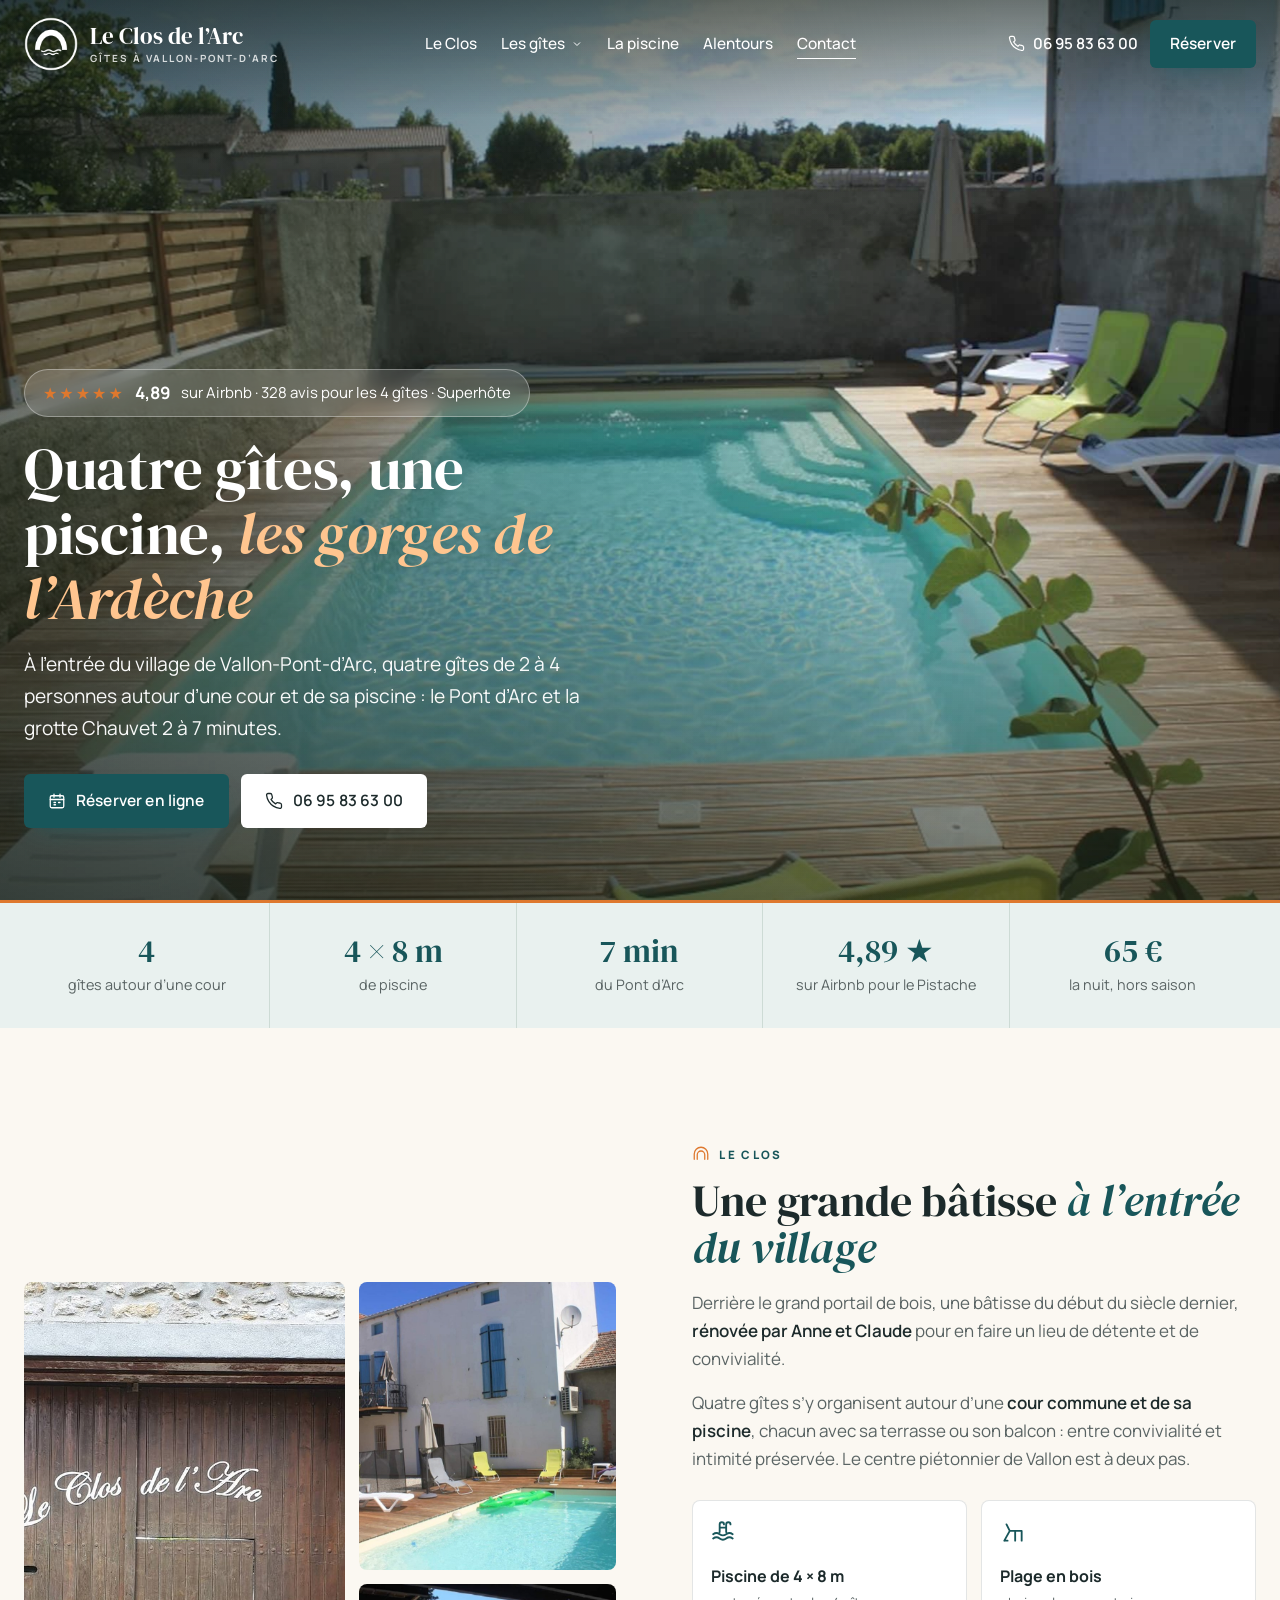
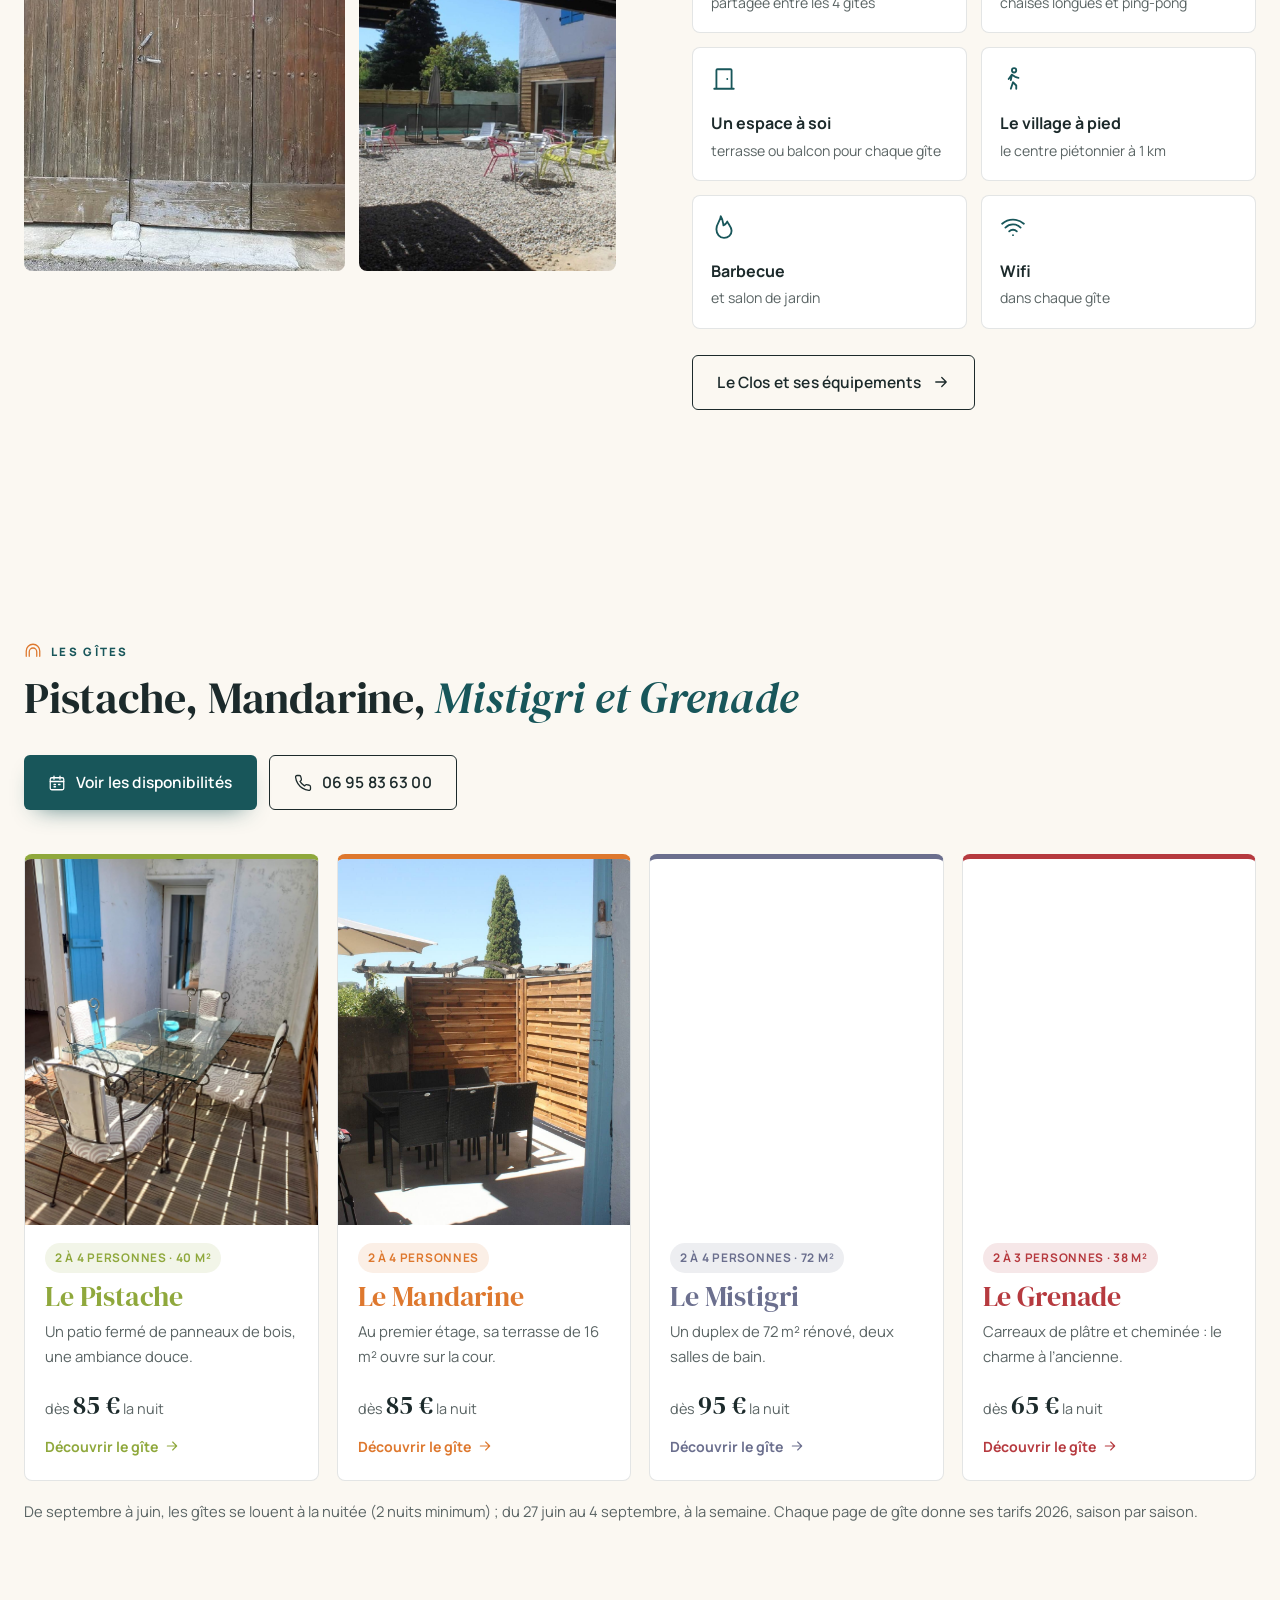
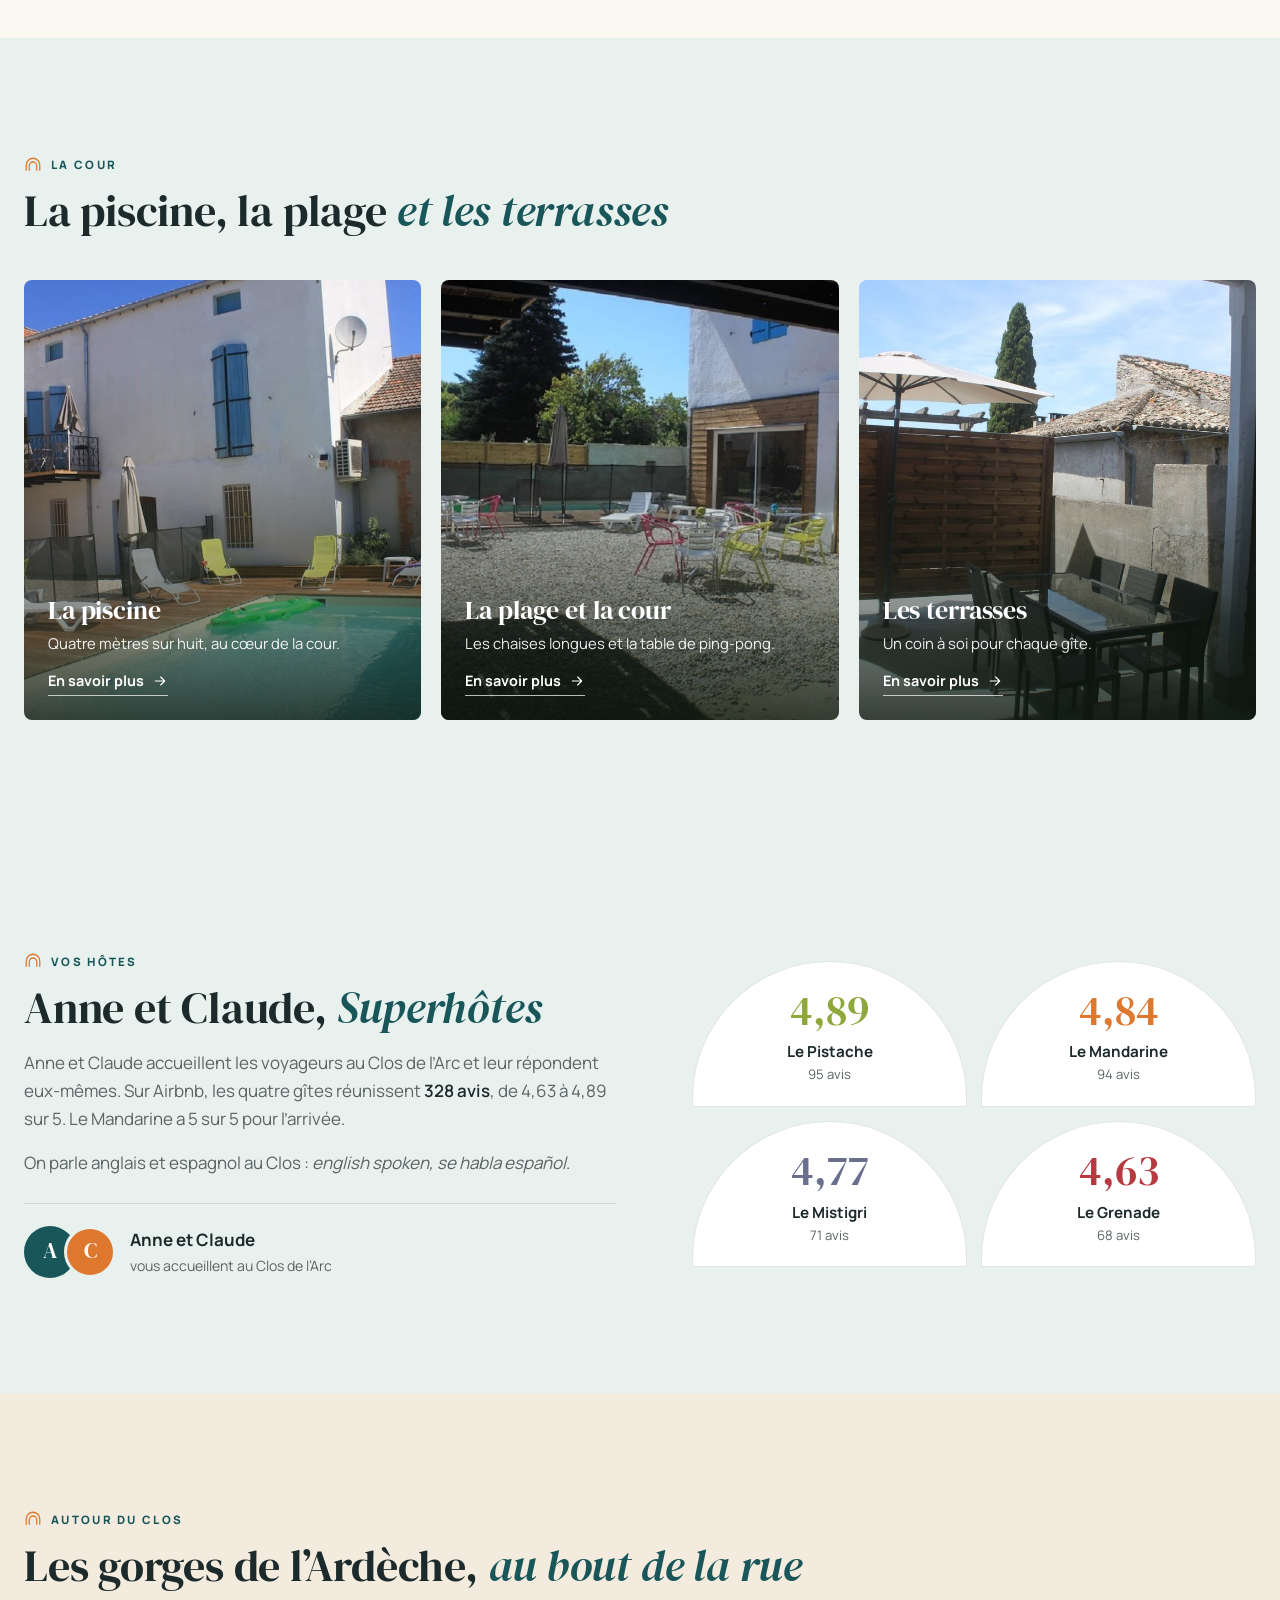
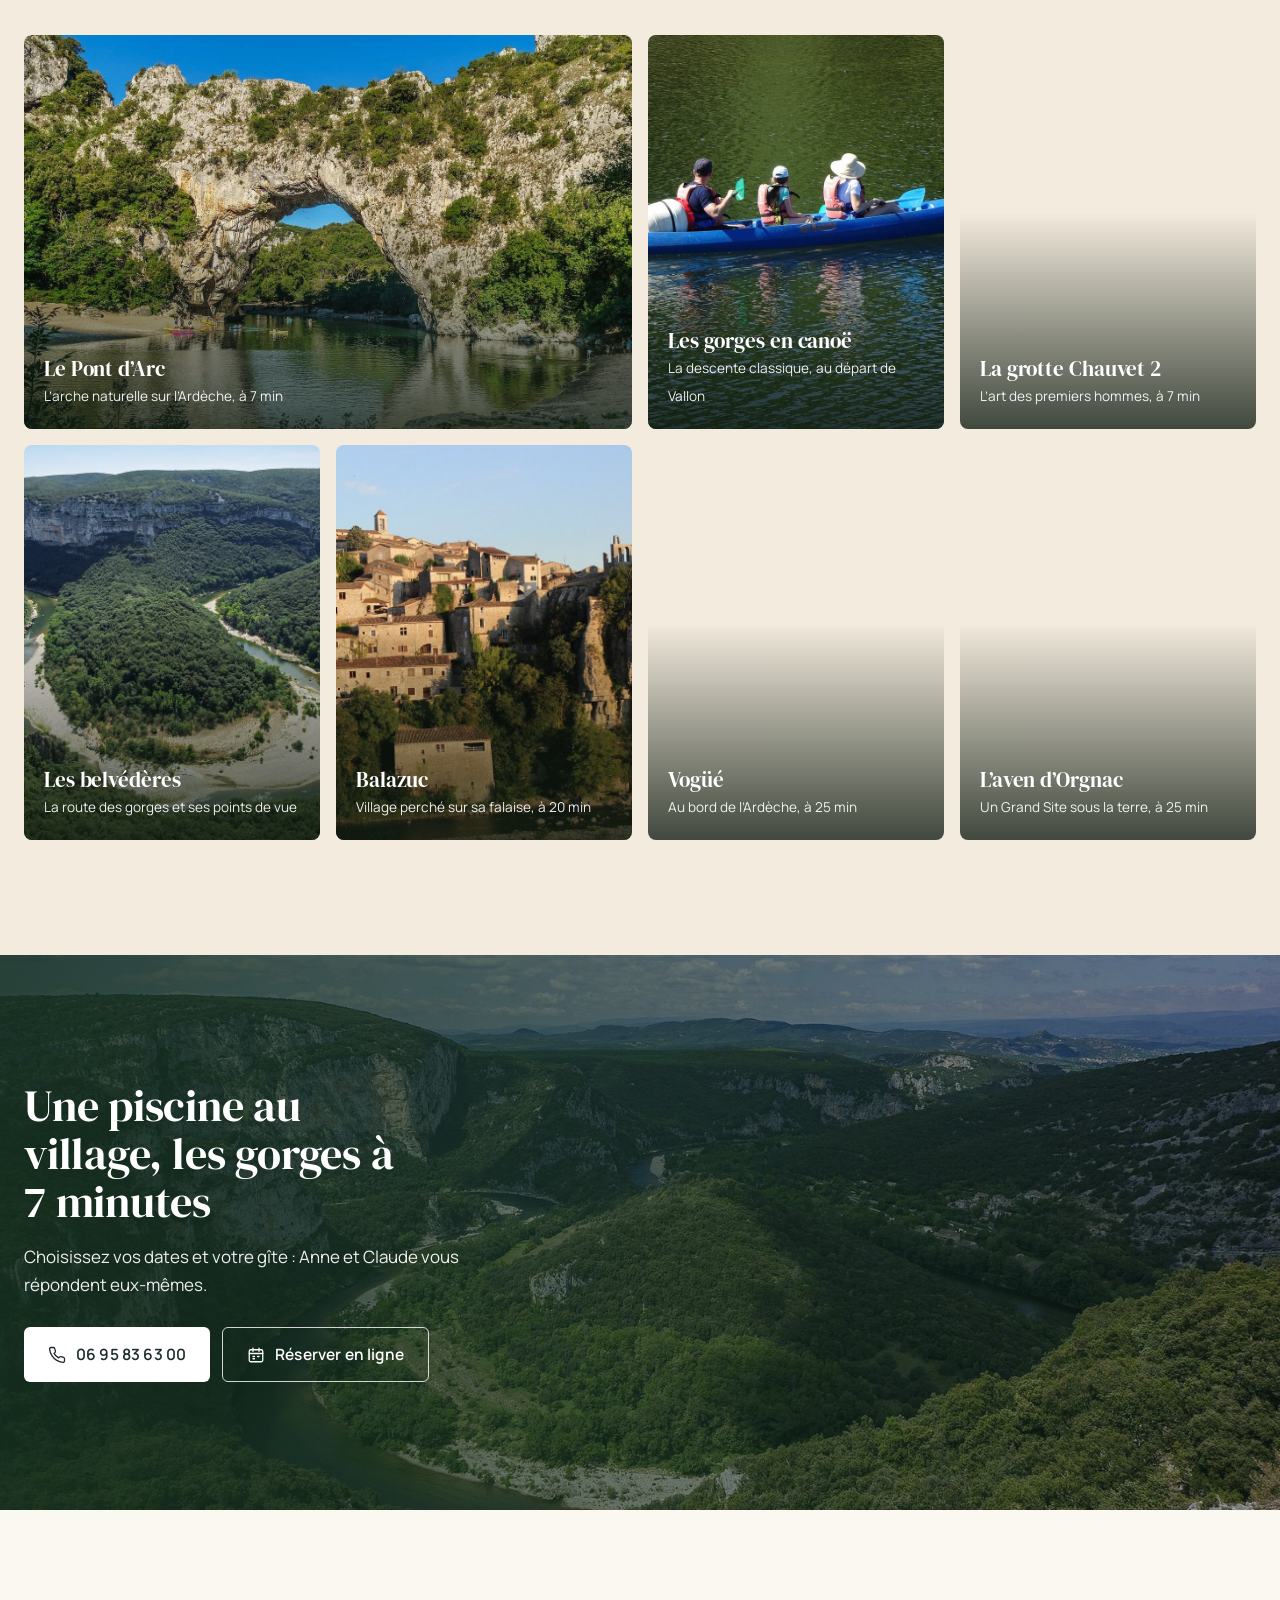
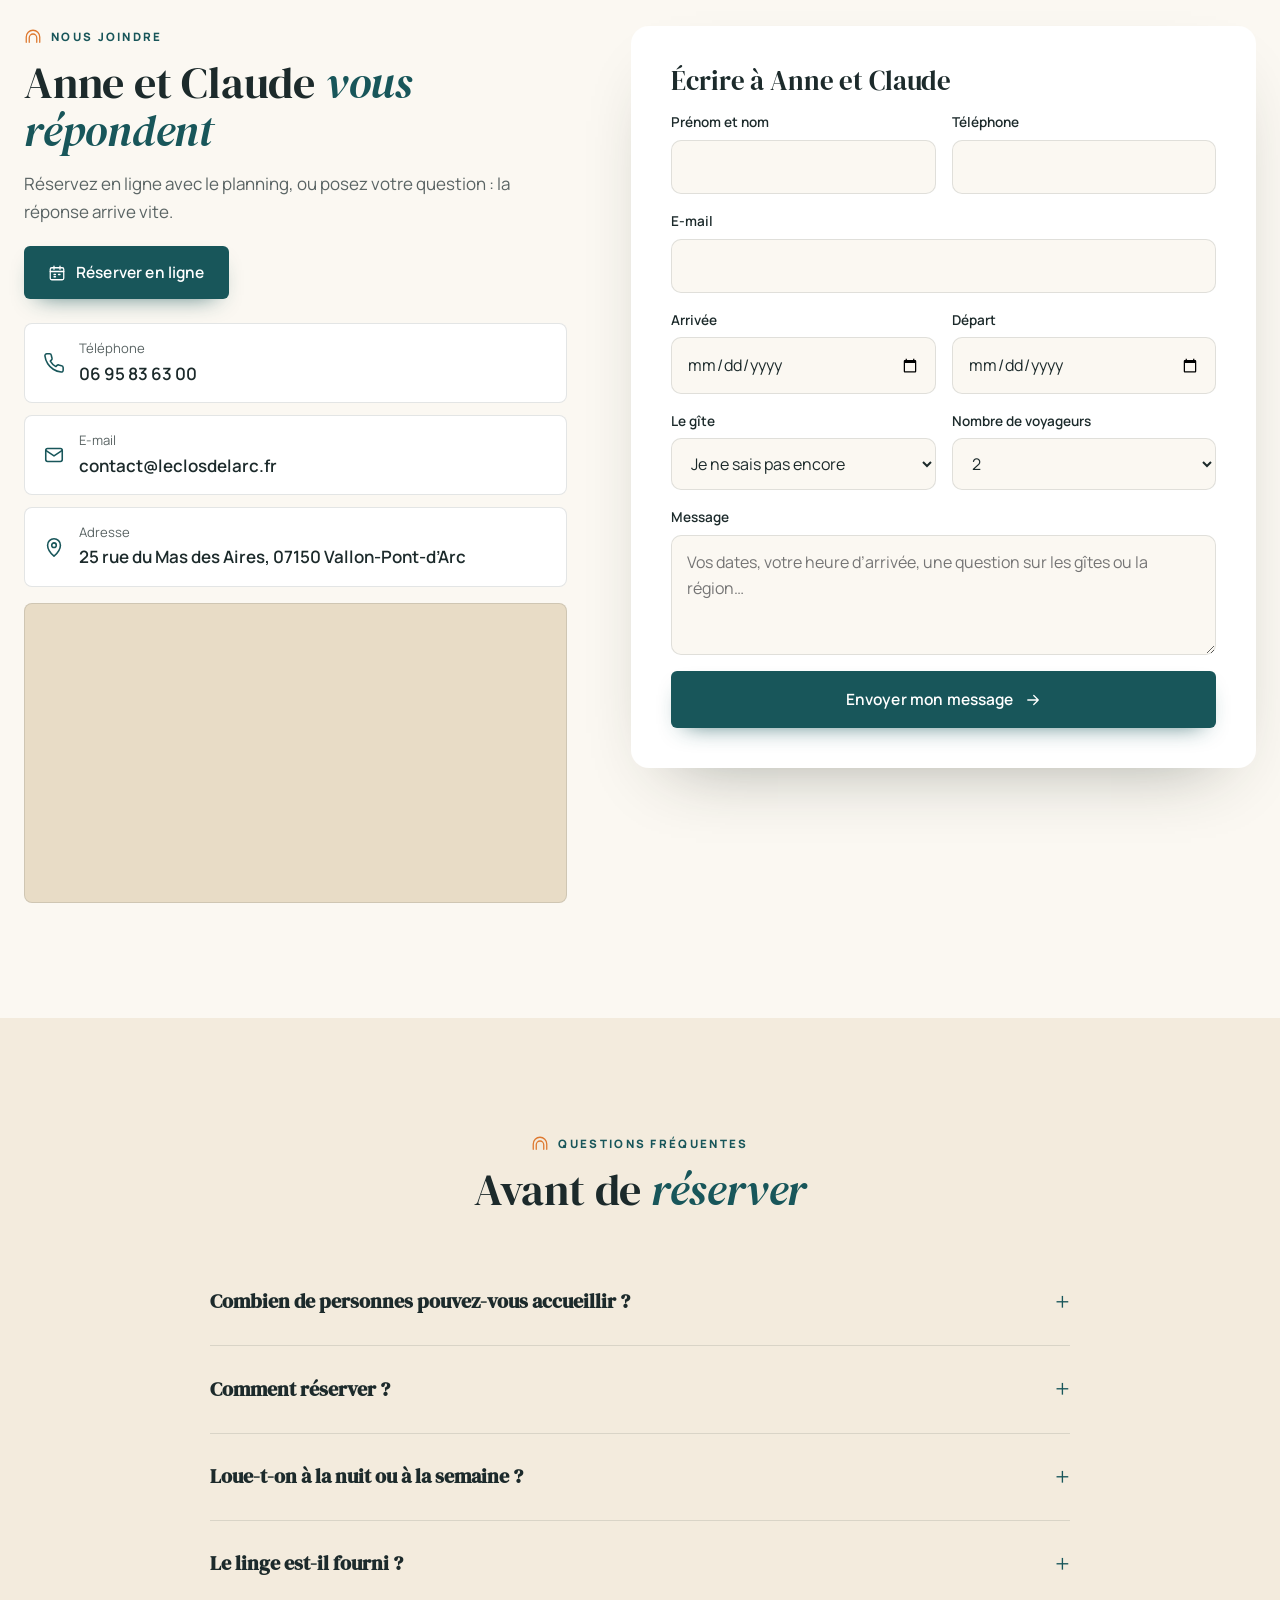
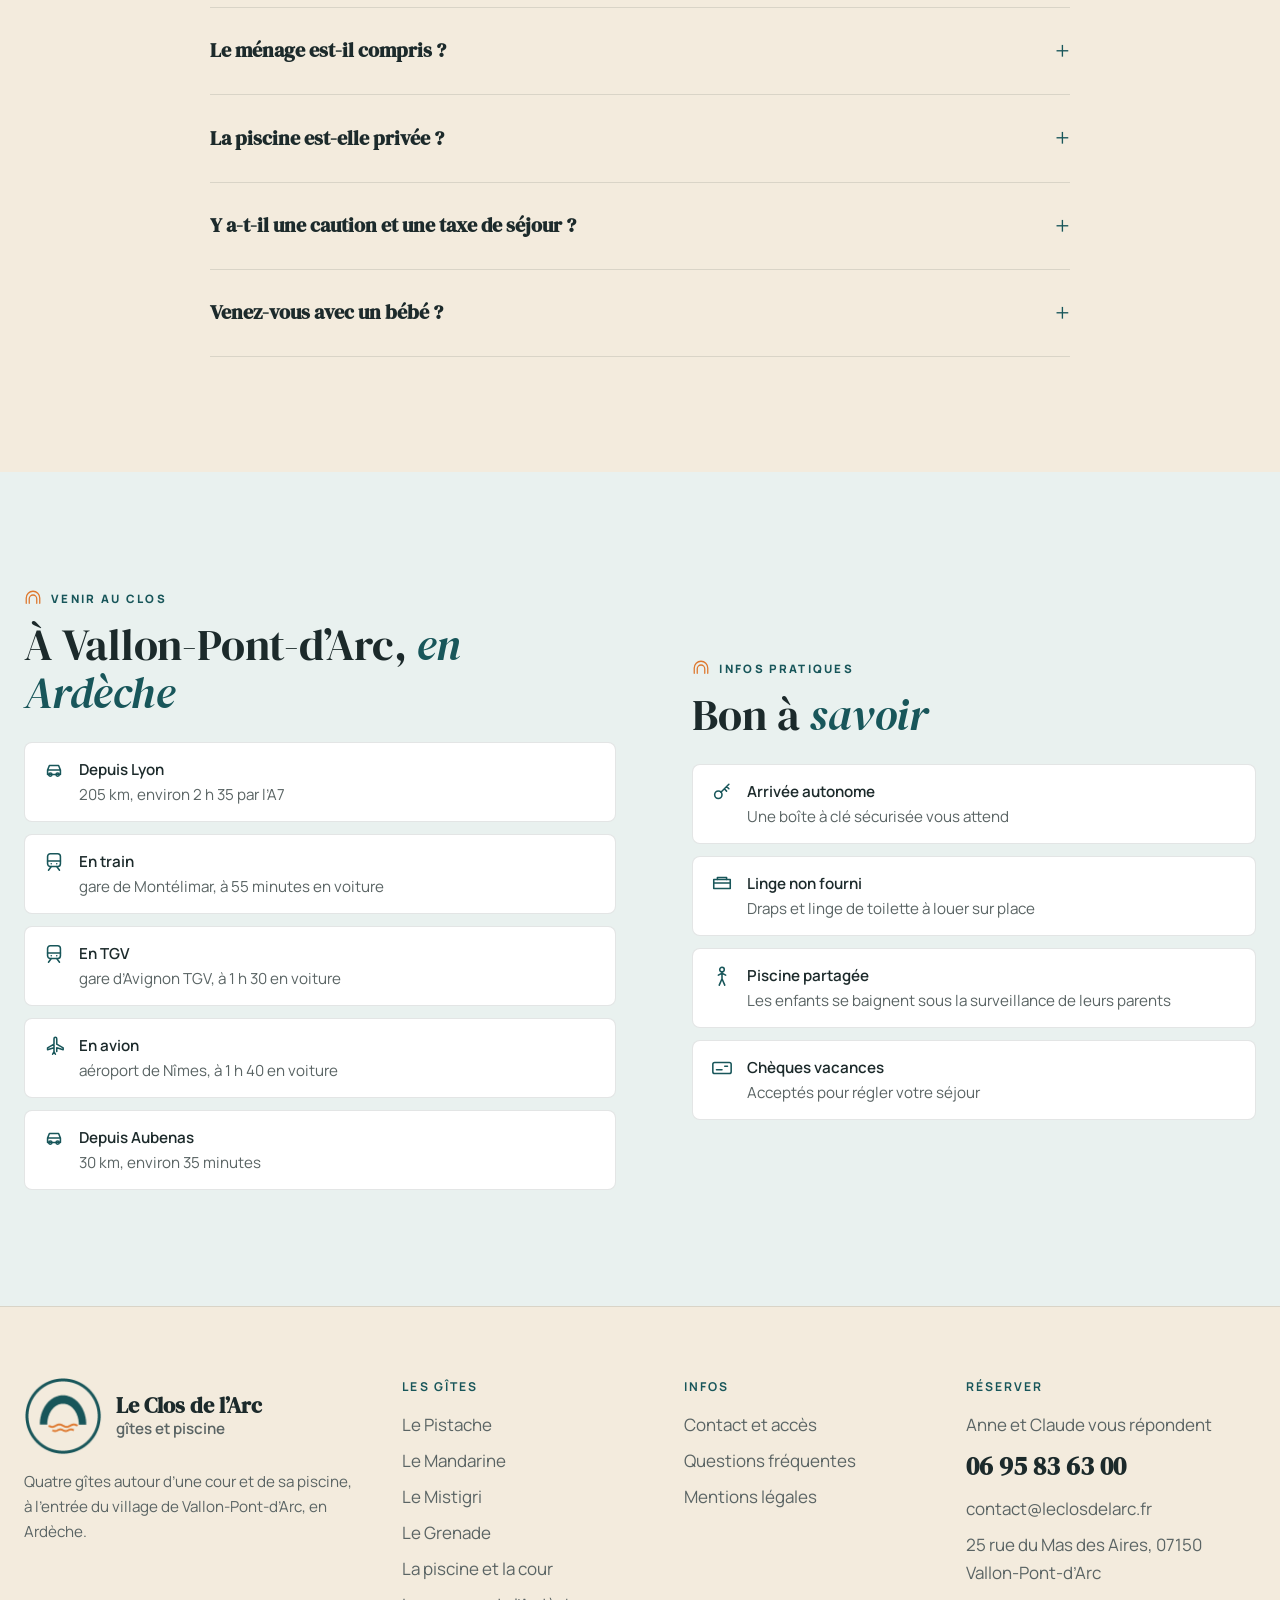
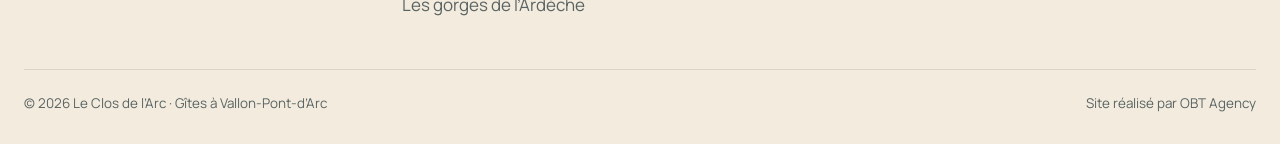
==== commit 57d593f0: "Une page par gîte avec sous-menu, accueil simplifié Co-Authored-By: Claude Opus 5.5 <noreply@anthrop" ====
--- a/index.html
+++ b/index.html
@@ -21,7 +21,7 @@
   <div class="conteneur barre">
     <a class="logo" href="#top" aria-label="Le Clos de l’Arc, accueil"><span class="monogramme"><img class="blanc" src="images/logo-blanc.png" alt="" width="640" height="640"><img class="sombre" src="images/logo-couleur.png" alt="" width="640" height="640"></span><span class="nom">Le Clos de l’Arc<small>Gîtes à Vallon-Pont-d’Arc</small></span></a>
     <ul class="menu">
-      <li><a href="#clos">Le Clos</a></li><li><a href="#gites">Les gîtes</a></li><li><a href="#tarifs">Tarifs</a></li><li><a href="#piscine">La piscine</a></li><li><a href="#galerie">Galerie</a></li><li><a href="#activites">Alentours</a></li><li><a href="#contact">Contact</a></li>
+      <li><a href="#clos">Le Clos</a></li><li class="menu__gites"><a class="ouvrir" href="#gites">Les gîtes <svg viewBox="0 0 24 24" fill="none" stroke="currentColor" stroke-width="2" aria-hidden="true"><path d="m6 9 6 6 6-6"/></svg></a><div class="sous-menu"><a href="gite-pistache.html"><img src="images/pistache/bandeau.jpg" alt="" loading="lazy" decoding="async"><span>Le Pistache<small>2 à 4 personnes · 40 m²</small></span></a><a href="gite-mandarine.html"><img src="images/mandarine/terrasse.jpg" alt="" loading="lazy" decoding="async"><span>Le Mandarine<small>2 à 4 personnes</small></span></a><a href="gite-mistigri.html"><img src="images/mistigri/terrasse.jpg" alt="" loading="lazy" decoding="async"><span>Le Mistigri<small>2 à 4 personnes · 72 m²</small></span></a><a href="gite-grenade.html"><img src="images/grenade/bandeau.jpg" alt="" loading="lazy" decoding="async"><span>Le Grenade<small>2 à 3 personnes · 38 m²</small></span></a><a class="tous" href="#gites">Les quatre gîtes et la piscine</a></div></li><li><a href="#piscine">La piscine</a></li><li><a href="#activites">Alentours</a></li><li><a href="#contact">Contact</a></li>
     </ul>
     <div class="actions">
       <a class="tel-entete" href="tel:+33695836300"><svg viewBox="0 0 24 24" fill="none" stroke="currentColor" stroke-width="1.7" stroke-linecap="round" stroke-linejoin="round" aria-hidden="true"><path d="M22 16.9v3a2 2 0 0 1-2.2 2 19.8 19.8 0 0 1-8.6-3.1 19.5 19.5 0 0 1-6-6A19.8 19.8 0 0 1 2.1 4.2 2 2 0 0 1 4.1 2h3a2 2 0 0 1 2 1.7c.1 1 .4 1.9.7 2.8a2 2 0 0 1-.5 2.1L8 9.9a16 16 0 0 0 6 6l1.3-1.3a2 2 0 0 1 2.1-.4c.9.3 1.8.6 2.8.7a2 2 0 0 1 1.7 2z"/></svg><span>06 95 83 63 00</span></a>
@@ -72,30 +72,11 @@
   </div>
 </section>
 
-<section class="section creme">
-  <div class="conteneur">
-    <div class="entete-section"><div><span class="surtitre"><svg viewBox="0 0 24 24" fill="none" stroke="currentColor" stroke-width="1.7" stroke-linecap="round" stroke-linejoin="round" aria-hidden="true"><path d="M3 19V12a9 9 0 0 1 18 0v7"/><path d="M7 19v-6a5 5 0 0 1 10 0v6"/></svg>Pour qui ?</span><h2>Des vacances <em class="it">à votre mesure</em></h2></div></div>
-    <div class="pour-qui"><article data-reveal><img src="images/clos/piscine-plage.jpg" alt="En famille" loading="lazy" decoding="async"><div class="corps"><h3>En famille</h3><p>La piscine sous les yeux. Le matériel bébé est prêté sur demande : chaise haute, lit, baignoire, table à langer.</p></div></article><article data-reveal><img src="images/mistigri/terrasse-2.jpg" alt="À deux familles" loading="lazy" decoding="async"><div class="corps"><h3>À deux familles</h3><p>Le Mandarine et le Mistigri communiquent par leur terrasse : 8 personnes, chacun chez soi.</p></div></article><article data-reveal><img src="images/grenade/balcon.jpg" alt="En couple" loading="lazy" decoding="async"><div class="corps"><h3>En couple</h3><p>Le Grenade ou le Pistache, pour deux, à quelques pas du village et de ses terrasses.</p></div></article><article data-reveal><img src="images/region/canoe.jpg" alt="Pour les sportifs" loading="lazy" decoding="async"><div class="corps"><h3>Pour les sportifs</h3><p>Canoë, escalade, via ferrata, randonnée ou vélo : les gorges commencent au bout de la rue.</p></div></article></div>
-  </div>
-</section>
-
 <section class="section" id="gites">
   <div class="conteneur">
     <div class="entete-section"><div><span class="surtitre"><svg viewBox="0 0 24 24" fill="none" stroke="currentColor" stroke-width="1.7" stroke-linecap="round" stroke-linejoin="round" aria-hidden="true"><path d="M3 19V12a9 9 0 0 1 18 0v7"/><path d="M7 19v-6a5 5 0 0 1 10 0v6"/></svg>Les gîtes</span><h2>Pistache, Mandarine, <em class="it">Mistigri et Grenade</em></h2></div><div class="boutons"><a class="btn btn-plein" href="#contact" data-obt-reserve><svg viewBox="0 0 24 24" fill="none" stroke="currentColor" stroke-width="1.7" stroke-linecap="round" stroke-linejoin="round" aria-hidden="true"><rect x="3" y="5" width="18" height="16" rx="2"/><path d="M3 10h18M8 3v4M16 3v4M8 14h2M14 14h2M8 17h2"/></svg> Voir les disponibilités</a><a class="btn btn-contour" href="tel:+33695836300"><svg viewBox="0 0 24 24" fill="none" stroke="currentColor" stroke-width="1.7" stroke-linecap="round" stroke-linejoin="round" aria-hidden="true"><path d="M22 16.9v3a2 2 0 0 1-2.2 2 19.8 19.8 0 0 1-8.6-3.1 19.5 19.5 0 0 1-6-6A19.8 19.8 0 0 1 2.1 4.2 2 2 0 0 1 4.1 2h3a2 2 0 0 1 2 1.7c.1 1 .4 1.9.7 2.8a2 2 0 0 1-.5 2.1L8 9.9a16 16 0 0 0 6 6l1.3-1.3a2 2 0 0 1 2.1-.4c.9.3 1.8.6 2.8.7a2 2 0 0 1 1.7 2z"/></svg> 06 95 83 63 00</a></div></div>
-    <div class="gites"><button class="gite gite-pistache carte-cliquable" data-modale="m-pistache" data-reveal><img src="images/pistache/terrasse.jpg" alt="Le Pistache" loading="lazy" decoding="async"><div class="txt"><span class="pastille">2 à 4 personnes · 40 m²</span><h3>Le Pistache</h3><p>Un patio fermé de panneaux de bois, une ambiance douce.</p><span class="prix-carte">dès <strong>85 €</strong> la nuit</span><span class="voir">Découvrir le gîte <svg viewBox="0 0 24 24" fill="none" stroke="currentColor" stroke-width="1.7" stroke-linecap="round" stroke-linejoin="round" aria-hidden="true"><path d="M5 12h14M13 6l6 6-6 6"/></svg></span></div></button><button class="gite gite-mandarine carte-cliquable" data-modale="m-mandarine" data-reveal><img src="images/mandarine/terrasse.jpg" alt="Le Mandarine" loading="lazy" decoding="async"><div class="txt"><span class="pastille">2 à 4 personnes</span><h3>Le Mandarine</h3><p>Au premier étage, sa terrasse de 16 m² ouvre sur la cour.</p><span class="prix-carte">dès <strong>85 €</strong> la nuit</span><span class="voir">Découvrir le gîte <svg viewBox="0 0 24 24" fill="none" stroke="currentColor" stroke-width="1.7" stroke-linecap="round" stroke-linejoin="round" aria-hidden="true"><path d="M5 12h14M13 6l6 6-6 6"/></svg></span></div></button><button class="gite gite-mistigri carte-cliquable" data-modale="m-mistigri" data-reveal><img src="images/mistigri/terrasse.jpg" alt="Le Mistigri" loading="lazy" decoding="async"><div class="txt"><span class="pastille">2 à 4 personnes · 72 m²</span><h3>Le Mistigri</h3><p>Un duplex de 72 m² rénové, deux salles de bain.</p><span class="prix-carte">dès <strong>95 €</strong> la nuit</span><span class="voir">Découvrir le gîte <svg viewBox="0 0 24 24" fill="none" stroke="currentColor" stroke-width="1.7" stroke-linecap="round" stroke-linejoin="round" aria-hidden="true"><path d="M5 12h14M13 6l6 6-6 6"/></svg></span></div></button><button class="gite gite-grenade carte-cliquable" data-modale="m-grenade" data-reveal><img src="images/grenade/balcon-terrasse.jpg" alt="Le Grenade" loading="lazy" decoding="async"><div class="txt"><span class="pastille">2 à 3 personnes · 38 m²</span><h3>Le Grenade</h3><p>Carreaux de plâtre et cheminée : le charme à l’ancienne.</p><span class="prix-carte">dès <strong>65 €</strong> la nuit</span><span class="voir">Découvrir le gîte <svg viewBox="0 0 24 24" fill="none" stroke="currentColor" stroke-width="1.7" stroke-linecap="round" stroke-linejoin="round" aria-hidden="true"><path d="M5 12h14M13 6l6 6-6 6"/></svg></span></div></button></div>
-  </div>
-</section>
-
-<section class="section creme" id="tarifs">
-  <div class="conteneur">
-    <div class="entete-section"><div><span class="surtitre"><svg viewBox="0 0 24 24" fill="none" stroke="currentColor" stroke-width="1.7" stroke-linecap="round" stroke-linejoin="round" aria-hidden="true"><path d="M3 19V12a9 9 0 0 1 18 0v7"/><path d="M7 19v-6a5 5 0 0 1 10 0v6"/></svg>Tarifs 2026</span><h2>Les prix, <em class="it">gîte par gîte</em></h2></div></div>
-    <div class="reperes" data-reveal><div class="cle"><span>À la nuitée</span><strong>65 €</strong><small>le Grenade hors saison, 2 nuits minimum</small></div><div><span>À la semaine</span><strong>355 €</strong><small>le Grenade hors saison</small></div><div><span>Du 27 juin au 4 septembre</span><strong>Semaine</strong><small>location à la semaine seulement</small></div><div><span>Ménage en option</span><strong>50 €</strong><small>à 70 € selon le gîte</small></div><div><span>Acompte</span><strong>30 %</strong><small>à la réservation, caution de 500&nbsp;€</small></div></div>
-    <div class="tableaux" data-reveal>
-      <div class="tableau"><h3>À la semaine</h3><div class="defile"><table><thead><tr><th scope="col">Saison 2026</th><th scope="col">Pistache<small>2 à 4 pers.</small></th><th scope="col">Mandarine<small>2 à 4 pers.</small></th><th scope="col">Mistigri<small>2 à 4 pers.</small></th><th scope="col">Grenade<small>2 à 3 pers.</small></th></tr></thead><tbody><tr><th scope="row">Hors saison<small>du 1er janvier au 27 mars</small></th><td>485 €</td><td>485 €</td><td>510 €</td><td>355 €</td></tr><tr><th scope="row">Basse saison<small>du 28 mars au 24 avril et du 27 septembre au 31 décembre</small></th><td>560 €</td><td>560 €</td><td>590 €</td><td>410 €</td></tr><tr><th scope="row">Mi-saison<small>du 25 avril au 26 juin et du 5 au 26 septembre</small></th><td>625 €</td><td>625 €</td><td>650 €</td><td>460 €</td></tr><tr><th scope="row">Saison<small>du 27 juin au 10 juillet et du 29 août au 4 septembre</small></th><td>775 €</td><td>775 €</td><td>825 €</td><td>675 €</td></tr><tr><th scope="row">Haute saison<small>du 11 juillet au 28 août</small></th><td>950 €</td><td>950 €</td><td>1 050 €</td><td>750 €</td></tr></tbody></table></div></div>
-      <div class="tableau"><h3>À la nuitée <small>(2 nuits minimum, de septembre à juin)</small></h3><div class="defile"><table><thead><tr><th scope="col">Saison 2026</th><th scope="col">Pistache<small>2 à 4 pers.</small></th><th scope="col">Mandarine<small>2 à 4 pers.</small></th><th scope="col">Mistigri<small>2 à 4 pers.</small></th><th scope="col">Grenade<small>2 à 3 pers.</small></th></tr></thead><tbody><tr><th scope="row">Hors saison</th><td>85 €</td><td>85 €</td><td>95 €</td><td>65 €</td></tr><tr><th scope="row">Basse saison</th><td>95 €</td><td>95 €</td><td>110 €</td><td>75 €</td></tr><tr><th scope="row">Mi-saison</th><td>105 €</td><td>105 €</td><td>120 €</td><td>85 €</td></tr></tbody></table></div></div>
-    </div>
-    <p class="note-prix">Choisissez vos dates sur le planning : le prix exact de votre séjour s’affiche aussitôt, avec la taxe de séjour (1,43 € par nuit et par adulte) et les options choisies (draps, linge de toilette, ménage). Les dates déjà prises sont barrées.</p>
-    <div class="boutons centre-boutons"><a class="btn btn-plein" href="#contact" data-obt-reserve><svg viewBox="0 0 24 24" fill="none" stroke="currentColor" stroke-width="1.7" stroke-linecap="round" stroke-linejoin="round" aria-hidden="true"><rect x="3" y="5" width="18" height="16" rx="2"/><path d="M3 10h18M8 3v4M16 3v4M8 14h2M14 14h2M8 17h2"/></svg> Voir les disponibilités et les prix</a></div>
+    <div class="gites"><a class="gite gite-pistache" href="gite-pistache.html" data-reveal><img src="images/pistache/terrasse.jpg" alt="Le Pistache" loading="lazy" decoding="async"><div class="txt"><span class="pastille">2 à 4 personnes · 40 m²</span><h3>Le Pistache</h3><p>Un patio fermé de panneaux de bois, une ambiance douce.</p><span class="prix-carte">dès <strong>85 €</strong> la nuit</span><span class="voir">Découvrir le gîte <svg viewBox="0 0 24 24" fill="none" stroke="currentColor" stroke-width="1.7" stroke-linecap="round" stroke-linejoin="round" aria-hidden="true"><path d="M5 12h14M13 6l6 6-6 6"/></svg></span></div></a><a class="gite gite-mandarine" href="gite-mandarine.html" data-reveal><img src="images/mandarine/terrasse.jpg" alt="Le Mandarine" loading="lazy" decoding="async"><div class="txt"><span class="pastille">2 à 4 personnes</span><h3>Le Mandarine</h3><p>Au premier étage, sa terrasse de 16 m² ouvre sur la cour.</p><span class="prix-carte">dès <strong>85 €</strong> la nuit</span><span class="voir">Découvrir le gîte <svg viewBox="0 0 24 24" fill="none" stroke="currentColor" stroke-width="1.7" stroke-linecap="round" stroke-linejoin="round" aria-hidden="true"><path d="M5 12h14M13 6l6 6-6 6"/></svg></span></div></a><a class="gite gite-mistigri" href="gite-mistigri.html" data-reveal><img src="images/mistigri/terrasse.jpg" alt="Le Mistigri" loading="lazy" decoding="async"><div class="txt"><span class="pastille">2 à 4 personnes · 72 m²</span><h3>Le Mistigri</h3><p>Un duplex de 72 m² rénové, deux salles de bain.</p><span class="prix-carte">dès <strong>95 €</strong> la nuit</span><span class="voir">Découvrir le gîte <svg viewBox="0 0 24 24" fill="none" stroke="currentColor" stroke-width="1.7" stroke-linecap="round" stroke-linejoin="round" aria-hidden="true"><path d="M5 12h14M13 6l6 6-6 6"/></svg></span></div></a><a class="gite gite-grenade" href="gite-grenade.html" data-reveal><img src="images/grenade/balcon-terrasse.jpg" alt="Le Grenade" loading="lazy" decoding="async"><div class="txt"><span class="pastille">2 à 3 personnes · 38 m²</span><h3>Le Grenade</h3><p>Carreaux de plâtre et cheminée : le charme à l’ancienne.</p><span class="prix-carte">dès <strong>65 €</strong> la nuit</span><span class="voir">Découvrir le gîte <svg viewBox="0 0 24 24" fill="none" stroke="currentColor" stroke-width="1.7" stroke-linecap="round" stroke-linejoin="round" aria-hidden="true"><path d="M5 12h14M13 6l6 6-6 6"/></svg></span></div></a></div>
+    <p class="note-prix">De septembre à juin, les gîtes se louent à la nuitée (2 nuits minimum) ; du 27 juin au 4 septembre, à la semaine. Chaque page de gîte donne ses tarifs 2026, saison par saison.</p>
   </div>
 </section>
 
@@ -103,20 +84,6 @@
   <div class="conteneur">
     <div class="entete-section"><div><span class="surtitre"><svg viewBox="0 0 24 24" fill="none" stroke="currentColor" stroke-width="1.7" stroke-linecap="round" stroke-linejoin="round" aria-hidden="true"><path d="M3 19V12a9 9 0 0 1 18 0v7"/><path d="M7 19v-6a5 5 0 0 1 10 0v6"/></svg>La cour</span><h2>La piscine, la plage <em class="it">et les terrasses</em></h2></div></div>
     <div class="espaces"><button class="espace carte-cliquable" data-modale="m-bassin" data-reveal><img src="images/clos/piscine-cour.jpg" alt="La piscine" loading="lazy" decoding="async"><div class="txt"><h3>La piscine</h3><p>Quatre mètres sur huit, au cœur de la cour.</p><span class="voir">En savoir plus <svg viewBox="0 0 24 24" fill="none" stroke="currentColor" stroke-width="1.7" stroke-linecap="round" stroke-linejoin="round" aria-hidden="true"><path d="M5 12h14M13 6l6 6-6 6"/></svg></span></div></button><button class="espace carte-cliquable" data-modale="m-plage" data-reveal><img src="images/clos/cour.jpg" alt="La plage et la cour" loading="lazy" decoding="async"><div class="txt"><h3>La plage et la cour</h3><p>Les chaises longues et la table de ping-pong.</p><span class="voir">En savoir plus <svg viewBox="0 0 24 24" fill="none" stroke="currentColor" stroke-width="1.7" stroke-linecap="round" stroke-linejoin="round" aria-hidden="true"><path d="M5 12h14M13 6l6 6-6 6"/></svg></span></div></button><button class="espace carte-cliquable" data-modale="m-terrasses" data-reveal><img src="images/mistigri/terrasse-parasol.jpg" alt="Les terrasses" loading="lazy" decoding="async"><div class="txt"><h3>Les terrasses</h3><p>Un coin à soi pour chaque gîte.</p><span class="voir">En savoir plus <svg viewBox="0 0 24 24" fill="none" stroke="currentColor" stroke-width="1.7" stroke-linecap="round" stroke-linejoin="round" aria-hidden="true"><path d="M5 12h14M13 6l6 6-6 6"/></svg></span></div></button></div>
-  </div>
-</section>
-
-<section class="section creme">
-  <div class="conteneur">
-    <div class="entete-section"><div><span class="surtitre"><svg viewBox="0 0 24 24" fill="none" stroke="currentColor" stroke-width="1.7" stroke-linecap="round" stroke-linejoin="round" aria-hidden="true"><path d="M3 19V12a9 9 0 0 1 18 0v7"/><path d="M7 19v-6a5 5 0 0 1 10 0v6"/></svg>Sur place</span><h2>Bon à savoir <em class="it">pour votre séjour</em></h2></div></div>
-    <div class="compris"><div class="bloc" data-reveal><svg viewBox="0 0 24 24" fill="none" stroke="currentColor" stroke-width="1.7" stroke-linecap="round" stroke-linejoin="round" aria-hidden="true"><path d="M2 18c2-1.5 4-1.5 6 0s4 1.5 6 0 4-1.5 6 0M2 14c2-1.5 4-1.5 6 0s4 1.5 6 0 4-1.5 6 0M8 12V5a2 2 0 0 1 4 0M14 12V5a2 2 0 0 1 4 0M8 8h6"/></svg><div><strong>Piscine partagée</strong><small>plage en bois et transats</small></div></div><div class="bloc" data-reveal><svg viewBox="0 0 24 24" fill="none" stroke="currentColor" stroke-width="1.7" stroke-linecap="round" stroke-linejoin="round" aria-hidden="true"><path d="M5 12.5a10 10 0 0 1 14 0M8.5 16a5 5 0 0 1 7 0M2 9a15 15 0 0 1 20 0M12 19.5h.01"/></svg><div><strong>Wifi</strong><small>dans les quatre gîtes</small></div></div><div class="bloc" data-reveal><svg viewBox="0 0 24 24" fill="none" stroke="currentColor" stroke-width="1.7" stroke-linecap="round" stroke-linejoin="round" aria-hidden="true"><circle cx="12" cy="8" r="5"/><path d="M10 8h.01M14 8h.01M10.5 10.5a2 2 0 0 0 3 0M7 21c0-3 2.2-5 5-5s5 2 5 5"/></svg><div><strong>Matériel bébé</strong><small>prêté sur demande</small></div></div><div class="bloc" data-reveal><svg viewBox="0 0 24 24" fill="none" stroke="currentColor" stroke-width="1.7" stroke-linecap="round" stroke-linejoin="round" aria-hidden="true"><path d="M4 6h16v4H4zM6 10v10h12V10M10 14h4"/></svg><div><strong>Lave-linge</strong><small>dans le bâtiment</small></div></div><div class="bloc" data-reveal><svg viewBox="0 0 24 24" fill="none" stroke="currentColor" stroke-width="1.7" stroke-linecap="round" stroke-linejoin="round" aria-hidden="true"><rect x="3" y="3" width="18" height="18" rx="3"/><path d="M9 17V7h4a3 3 0 0 1 0 6H9"/></svg><div><strong>Stationnement</strong><small>gratuit dans la rue</small></div></div><div class="bloc" data-reveal><svg viewBox="0 0 24 24" fill="none" stroke="currentColor" stroke-width="1.7" stroke-linecap="round" stroke-linejoin="round" aria-hidden="true"><rect x="2" y="6" width="20" height="12" rx="2"/><path d="M6 14h6M15 10h3"/></svg><div><strong>Chèques vacances</strong><small>acceptés</small></div></div></div>
-  </div>
-</section>
-
-<section class="section" id="galerie">
-  <div class="conteneur">
-    <div class="entete-section"><div><span class="surtitre"><svg viewBox="0 0 24 24" fill="none" stroke="currentColor" stroke-width="1.7" stroke-linecap="round" stroke-linejoin="round" aria-hidden="true"><path d="M3 19V12a9 9 0 0 1 18 0v7"/><path d="M7 19v-6a5 5 0 0 1 10 0v6"/></svg>En images</span><h2>La vie <em class="it">au Clos</em></h2></div></div>
-    <div class="mosaique" data-reveal><button class="grand" data-galerie="images/clos/vue-balcon.jpg" data-legende="La cour vue du balcon du Grenade" aria-label="Agrandir : La cour vue du balcon du Grenade"><img src="images/clos/vue-balcon.jpg" alt="La cour vue du balcon du Grenade" loading="lazy" decoding="async"><span>La cour vue du balcon du Grenade</span></button><button class="" data-galerie="images/clos/portail.jpg" data-legende="Le portail du Clos" aria-label="Agrandir : Le portail du Clos"><img src="images/clos/portail.jpg" alt="Le portail du Clos" loading="lazy" decoding="async"><span>Le portail du Clos</span></button><button class="" data-galerie="images/mistigri/sejour.jpg" data-legende="Le séjour du Mistigri" aria-label="Agrandir : Le séjour du Mistigri"><img src="images/mistigri/sejour.jpg" alt="Le séjour du Mistigri" loading="lazy" decoding="async"><span>Le séjour du Mistigri</span></button><button class="" data-galerie="images/pistache/terrasse-2.jpg" data-legende="Le patio du Pistache" aria-label="Agrandir : Le patio du Pistache"><img src="images/pistache/terrasse-2.jpg" alt="Le patio du Pistache" loading="lazy" decoding="async"><span>Le patio du Pistache</span></button><button class="" data-galerie="images/mandarine/sejour-2.jpg" data-legende="Le séjour du Mandarine" aria-label="Agrandir : Le séjour du Mandarine"><img src="images/mandarine/sejour-2.jpg" alt="Le séjour du Mandarine" loading="lazy" decoding="async"><span>Le séjour du Mandarine</span></button><button class="large" data-galerie="images/grenade/sejour.jpg" data-legende="La pièce à vivre du Grenade" aria-label="Agrandir : La pièce à vivre du Grenade"><img src="images/grenade/sejour.jpg" alt="La pièce à vivre du Grenade" loading="lazy" decoding="async"><span>La pièce à vivre du Grenade</span></button><button class="" data-galerie="images/grenade/salon.jpg" data-legende="La cheminée du Grenade" aria-label="Agrandir : La cheminée du Grenade"><img src="images/grenade/salon.jpg" alt="La cheminée du Grenade" loading="lazy" decoding="async"><span>La cheminée du Grenade</span></button><button class="" data-galerie="images/mistigri/terrasse-parasol.jpg" data-legende="La terrasse du Mistigri" aria-label="Agrandir : La terrasse du Mistigri"><img src="images/mistigri/terrasse-parasol.jpg" alt="La terrasse du Mistigri" loading="lazy" decoding="async"><span>La terrasse du Mistigri</span></button><button class="" data-galerie="images/pistache/cuisine.jpg" data-legende="La cuisine du Pistache" aria-label="Agrandir : La cuisine du Pistache"><img src="images/pistache/cuisine.jpg" alt="La cuisine du Pistache" loading="lazy" decoding="async"><span>La cuisine du Pistache</span></button><button class="" data-galerie="images/mistigri/salle-a-manger.jpg" data-legende="Le coin repas du Mistigri" aria-label="Agrandir : Le coin repas du Mistigri"><img src="images/mistigri/salle-a-manger.jpg" alt="Le coin repas du Mistigri" loading="lazy" decoding="async"><span>Le coin repas du Mistigri</span></button><button class="" data-galerie="images/mandarine/lits-superposes.jpg" data-legende="Les lits superposés du Mandarine" aria-label="Agrandir : Les lits superposés du Mandarine"><img src="images/mandarine/lits-superposes.jpg" alt="Les lits superposés du Mandarine" loading="lazy" decoding="async"><span>Les lits superposés du Mandarine</span></button><button class="" data-galerie="images/clos/piscine-escalier.jpg" data-legende="L’escalier de la piscine" aria-label="Agrandir : L’escalier de la piscine"><img src="images/clos/piscine-escalier.jpg" alt="L’escalier de la piscine" loading="lazy" decoding="async"><span>L’escalier de la piscine</span></button></div>
   </div>
 </section>
 
@@ -206,51 +173,7 @@
   </div>
 </section>
 </main>
-<dialog class="modale" id="m-pistache" aria-labelledby="m-pistache-titre">
-  <div class="modale-boite">
-    <button class="modale-fermer" aria-label="Fermer"><svg viewBox="0 0 24 24" fill="none" stroke="currentColor" stroke-width="1.7" stroke-linecap="round" stroke-linejoin="round" aria-hidden="true"><path d="M6 6l12 12M18 6 6 18"/></svg></button>
-    <div class="modale-photos n3"><img src="images/pistache/terrasse.jpg" alt="La terrasse patio du Pistache" loading="lazy" decoding="async"><img src="images/pistache/cuisine.jpg" alt="La cuisine ouverte du Pistache" loading="lazy" decoding="async"><img src="images/pistache/chambre.jpg" alt="La chambre du Pistache" loading="lazy" decoding="async"></div>
-    <div class="modale-texte">
-      <span class="surtitre"><svg viewBox="0 0 24 24" fill="none" stroke="currentColor" stroke-width="1.7" stroke-linecap="round" stroke-linejoin="round" aria-hidden="true"><path d="M3 19V12a9 9 0 0 1 18 0v7"/><path d="M7 19v-6a5 5 0 0 1 10 0v6"/></svg>2 à 4 personnes · 40 m²</span>
-      <h3 id="m-pistache-titre">Le Pistache</h3>
-      <p>Le Pistache est dans sa coquille, à l’image du fruit dont il porte le nom : un écrin de panneaux de bois préserve l’intimité de sa <strong>terrasse de 12 m²</strong>, pour profiter en toute quiétude de son ambiance patio.</p><p>Sur <strong>40 m²</strong>, une cuisine équipée ouverte sur le salon (un couchage convertible pour deux personnes) avec un coin repas pour quatre. La chambre, avec un lit de 140, donne sur la terrasse. Salle de bain et toilettes séparées.</p><h4 class="titre-equip">Équipements</h4><div class="equipements"><span>Lit de 140</span><span>Convertible pour deux</span><span>Terrasse de 12 m²</span><span>Four et micro-ondes</span><span>Plaques vitrocéramiques</span><span>Lave-vaisselle</span><span>Réfrigérateur-congélateur</span><span>Barbecue</span><span>Salon de jardin</span><span>Wifi</span></div><p class="prix-fiche">Dès <strong>85 €</strong> la nuit hors saison, <strong>485 €</strong> la semaine. <a href="https://www.airbnb.fr/rooms/11426264" target="_blank" rel="noopener">4,89 sur Airbnb, 95 avis</a></p>
-      <div class="boutons"><a class="btn btn-plein" href="#contact" data-obt-reserve="pistache"><svg viewBox="0 0 24 24" fill="none" stroke="currentColor" stroke-width="1.7" stroke-linecap="round" stroke-linejoin="round" aria-hidden="true"><rect x="3" y="5" width="18" height="16" rx="2"/><path d="M3 10h18M8 3v4M16 3v4M8 14h2M14 14h2M8 17h2"/></svg> Voir les disponibilités</a><a class="btn btn-contour" href="tel:+33695836300"><svg viewBox="0 0 24 24" fill="none" stroke="currentColor" stroke-width="1.7" stroke-linecap="round" stroke-linejoin="round" aria-hidden="true"><path d="M22 16.9v3a2 2 0 0 1-2.2 2 19.8 19.8 0 0 1-8.6-3.1 19.5 19.5 0 0 1-6-6A19.8 19.8 0 0 1 2.1 4.2 2 2 0 0 1 4.1 2h3a2 2 0 0 1 2 1.7c.1 1 .4 1.9.7 2.8a2 2 0 0 1-.5 2.1L8 9.9a16 16 0 0 0 6 6l1.3-1.3a2 2 0 0 1 2.1-.4c.9.3 1.8.6 2.8.7a2 2 0 0 1 1.7 2z"/></svg> 06 95 83 63 00</a></div>
-    </div>
-  </div>
-</dialog><dialog class="modale" id="m-mandarine" aria-labelledby="m-mandarine-titre">
-  <div class="modale-boite">
-    <button class="modale-fermer" aria-label="Fermer"><svg viewBox="0 0 24 24" fill="none" stroke="currentColor" stroke-width="1.7" stroke-linecap="round" stroke-linejoin="round" aria-hidden="true"><path d="M6 6l12 12M18 6 6 18"/></svg></button>
-    <div class="modale-photos n4"><img src="images/mandarine/terrasse.jpg" alt="La terrasse du Mandarine" loading="lazy" decoding="async"><img src="images/mandarine/cuisine.jpg" alt="La cuisine du Mandarine" loading="lazy" decoding="async"><img src="images/mandarine/chambre.jpg" alt="La chambre au lit de 140" loading="lazy" decoding="async"><img src="images/mandarine/lits-superposes.jpg" alt="La chambre aux lits superposés" loading="lazy" decoding="async"></div>
-    <div class="modale-texte">
-      <span class="surtitre"><svg viewBox="0 0 24 24" fill="none" stroke="currentColor" stroke-width="1.7" stroke-linecap="round" stroke-linejoin="round" aria-hidden="true"><path d="M3 19V12a9 9 0 0 1 18 0v7"/><path d="M7 19v-6a5 5 0 0 1 10 0v6"/></svg>2 à 4 personnes</span>
-      <h3 id="m-mandarine-titre">Le Mandarine</h3>
-      <p>Au premier étage du bâtiment, avec sa <strong>terrasse privative de 16 m²</strong> et son accès direct à la cour de la piscine, le Mandarine affiche les couleurs de l’agrume dont il porte le nom.</p><p>Deux chambres : l’une avec un lit de 140, l’autre avec deux lits superposés de 90. Il se réserve aussi avec le Mistigri : les deux gîtes communiquent par leur terrasse (il suffit d’ouvrir un panneau de bois) et accueillent alors <strong>8 personnes</strong>.</p><h4 class="titre-equip">Équipements</h4><div class="equipements"><span>Lit de 140</span><span>Lits superposés</span><span>Terrasse de 16 m²</span><span>Accès direct à la cour</span><span>Lave-vaisselle</span><span>Four et micro-ondes</span><span>Lave-linge dans le bâtiment</span><span>Barbecue</span><span>Wifi</span></div><p class="prix-fiche">Dès <strong>85 €</strong> la nuit hors saison, <strong>485 €</strong> la semaine. <a href="https://www.airbnb.fr/rooms/11264048" target="_blank" rel="noopener">4,84 sur Airbnb, 94 avis</a></p>
-      <div class="boutons"><a class="btn btn-plein" href="#contact" data-obt-reserve="mandarine"><svg viewBox="0 0 24 24" fill="none" stroke="currentColor" stroke-width="1.7" stroke-linecap="round" stroke-linejoin="round" aria-hidden="true"><rect x="3" y="5" width="18" height="16" rx="2"/><path d="M3 10h18M8 3v4M16 3v4M8 14h2M14 14h2M8 17h2"/></svg> Voir les disponibilités</a><a class="btn btn-contour" href="tel:+33695836300"><svg viewBox="0 0 24 24" fill="none" stroke="currentColor" stroke-width="1.7" stroke-linecap="round" stroke-linejoin="round" aria-hidden="true"><path d="M22 16.9v3a2 2 0 0 1-2.2 2 19.8 19.8 0 0 1-8.6-3.1 19.5 19.5 0 0 1-6-6A19.8 19.8 0 0 1 2.1 4.2 2 2 0 0 1 4.1 2h3a2 2 0 0 1 2 1.7c.1 1 .4 1.9.7 2.8a2 2 0 0 1-.5 2.1L8 9.9a16 16 0 0 0 6 6l1.3-1.3a2 2 0 0 1 2.1-.4c.9.3 1.8.6 2.8.7a2 2 0 0 1 1.7 2z"/></svg> 06 95 83 63 00</a></div>
-    </div>
-  </div>
-</dialog><dialog class="modale" id="m-mistigri" aria-labelledby="m-mistigri-titre">
-  <div class="modale-boite">
-    <button class="modale-fermer" aria-label="Fermer"><svg viewBox="0 0 24 24" fill="none" stroke="currentColor" stroke-width="1.7" stroke-linecap="round" stroke-linejoin="round" aria-hidden="true"><path d="M6 6l12 12M18 6 6 18"/></svg></button>
-    <div class="modale-photos n4"><img src="images/mistigri/terrasse.jpg" alt="La grande terrasse du Mistigri" loading="lazy" decoding="async"><img src="images/mistigri/sejour.jpg" alt="Le séjour du Mistigri" loading="lazy" decoding="async"><img src="images/mistigri/chambre.jpg" alt="La chambre aux deux lits de 80" loading="lazy" decoding="async"><img src="images/mistigri/salle-de-bain.jpg" alt="Une des deux salles de bain" loading="lazy" decoding="async"></div>
-    <div class="modale-texte">
-      <span class="surtitre"><svg viewBox="0 0 24 24" fill="none" stroke="currentColor" stroke-width="1.7" stroke-linecap="round" stroke-linejoin="round" aria-hidden="true"><path d="M3 19V12a9 9 0 0 1 18 0v7"/><path d="M7 19v-6a5 5 0 0 1 10 0v6"/></svg>2 à 4 personnes · 72 m²</span>
-      <h3 id="m-mistigri-titre">Le Mistigri</h3>
-      <p>Un <strong>duplex de 72 m²</strong> rénové, d’ambiance contemporaine, qui ouvre sur une belle terrasse bordée de panneaux de bois.</p><p>Deux vastes chambres : deux lits de 80 qui s’assemblent en un grand lit de 160 dans la première, des lits superposés dans la seconde. Ses deux salles de bain et toilettes séparées font deux coins nuit autonomes : en basse et mi-saison, il peut accueillir jusqu’à <strong>6 personnes</strong> avec le convertible du salon.</p><p>Avec le Mandarine, son voisin de terrasse, il reçoit deux familles en toute intimité.</p><h4 class="titre-equip">Équipements</h4><div class="equipements"><span>2 lits de 80 (ou 160)</span><span>Lits superposés</span><span>Deux salles de bain</span><span>Convertible</span><span>Terrasse</span><span>Lave-vaisselle</span><span>Four et micro-ondes</span><span>Lave-linge dans le bâtiment</span><span>Wifi</span></div><p class="prix-fiche">Dès <strong>95 €</strong> la nuit hors saison, <strong>510 €</strong> la semaine. <a href="https://www.airbnb.fr/rooms/11401384" target="_blank" rel="noopener">4,77 sur Airbnb, 71 avis</a></p>
-      <div class="boutons"><a class="btn btn-plein" href="#contact" data-obt-reserve="mistigri"><svg viewBox="0 0 24 24" fill="none" stroke="currentColor" stroke-width="1.7" stroke-linecap="round" stroke-linejoin="round" aria-hidden="true"><rect x="3" y="5" width="18" height="16" rx="2"/><path d="M3 10h18M8 3v4M16 3v4M8 14h2M14 14h2M8 17h2"/></svg> Voir les disponibilités</a><a class="btn btn-contour" href="tel:+33695836300"><svg viewBox="0 0 24 24" fill="none" stroke="currentColor" stroke-width="1.7" stroke-linecap="round" stroke-linejoin="round" aria-hidden="true"><path d="M22 16.9v3a2 2 0 0 1-2.2 2 19.8 19.8 0 0 1-8.6-3.1 19.5 19.5 0 0 1-6-6A19.8 19.8 0 0 1 2.1 4.2 2 2 0 0 1 4.1 2h3a2 2 0 0 1 2 1.7c.1 1 .4 1.9.7 2.8a2 2 0 0 1-.5 2.1L8 9.9a16 16 0 0 0 6 6l1.3-1.3a2 2 0 0 1 2.1-.4c.9.3 1.8.6 2.8.7a2 2 0 0 1 1.7 2z"/></svg> 06 95 83 63 00</a></div>
-    </div>
-  </div>
-</dialog><dialog class="modale" id="m-grenade" aria-labelledby="m-grenade-titre">
-  <div class="modale-boite">
-    <button class="modale-fermer" aria-label="Fermer"><svg viewBox="0 0 24 24" fill="none" stroke="currentColor" stroke-width="1.7" stroke-linecap="round" stroke-linejoin="round" aria-hidden="true"><path d="M6 6l12 12M18 6 6 18"/></svg></button>
-    <div class="modale-photos n3"><img src="images/grenade/balcon-terrasse.jpg" alt="Le balcon terrasse du Grenade sur la cour" loading="lazy" decoding="async"><img src="images/grenade/salon.jpg" alt="La pièce à vivre et sa cheminée" loading="lazy" decoding="async"><img src="images/grenade/chambre.jpg" alt="La chambre du Grenade" loading="lazy" decoding="async"></div>
-    <div class="modale-texte">
-      <span class="surtitre"><svg viewBox="0 0 24 24" fill="none" stroke="currentColor" stroke-width="1.7" stroke-linecap="round" stroke-linejoin="round" aria-hidden="true"><path d="M3 19V12a9 9 0 0 1 18 0v7"/><path d="M7 19v-6a5 5 0 0 1 10 0v6"/></svg>2 à 3 personnes · 38 m²</span>
-      <h3 id="m-grenade-titre">Le Grenade</h3>
-      <p>Une note d’authenticité : sur <strong>38 m²</strong>, avec ses carreaux de plâtre au sol et son <strong>balcon terrasse</strong> qui donne sur la cour commune, le Grenade a gardé un certain charme à l’ancienne.</p><p>Une grande pièce à vivre avec la cuisine équipée ouverte sur le salon (un convertible pour deux personnes) et une chambre avec deux lits de 80 qui se transforment en lit de 160, sa salle de bain et ses toilettes.</p><h4 class="titre-equip">Équipements</h4><div class="equipements"><span>2 lits de 80 (ou 160)</span><span>Convertible</span><span>Balcon terrasse</span><span>Four et micro-ondes</span><span>Plaques vitrocéramiques</span><span>Lave-vaisselle</span><span>Barbecue</span><span>Salon de jardin</span><span>Wifi</span></div><p class="prix-fiche">Dès <strong>65 €</strong> la nuit hors saison, <strong>355 €</strong> la semaine. <a href="https://www.airbnb.fr/rooms/11452271" target="_blank" rel="noopener">4,63 sur Airbnb, 68 avis</a></p>
-      <div class="boutons"><a class="btn btn-plein" href="#contact" data-obt-reserve="grenade"><svg viewBox="0 0 24 24" fill="none" stroke="currentColor" stroke-width="1.7" stroke-linecap="round" stroke-linejoin="round" aria-hidden="true"><rect x="3" y="5" width="18" height="16" rx="2"/><path d="M3 10h18M8 3v4M16 3v4M8 14h2M14 14h2M8 17h2"/></svg> Voir les disponibilités</a><a class="btn btn-contour" href="tel:+33695836300"><svg viewBox="0 0 24 24" fill="none" stroke="currentColor" stroke-width="1.7" stroke-linecap="round" stroke-linejoin="round" aria-hidden="true"><path d="M22 16.9v3a2 2 0 0 1-2.2 2 19.8 19.8 0 0 1-8.6-3.1 19.5 19.5 0 0 1-6-6A19.8 19.8 0 0 1 2.1 4.2 2 2 0 0 1 4.1 2h3a2 2 0 0 1 2 1.7c.1 1 .4 1.9.7 2.8a2 2 0 0 1-.5 2.1L8 9.9a16 16 0 0 0 6 6l1.3-1.3a2 2 0 0 1 2.1-.4c.9.3 1.8.6 2.8.7a2 2 0 0 1 1.7 2z"/></svg> 06 95 83 63 00</a></div>
-    </div>
-  </div>
-</dialog><dialog class="modale" id="m-clos" aria-labelledby="m-clos-titre">
+<dialog class="modale" id="m-clos" aria-labelledby="m-clos-titre">
   <div class="modale-boite">
     <button class="modale-fermer" aria-label="Fermer"><svg viewBox="0 0 24 24" fill="none" stroke="currentColor" stroke-width="1.7" stroke-linecap="round" stroke-linejoin="round" aria-hidden="true"><path d="M6 6l12 12M18 6 6 18"/></svg></button>
     <div class="modale-photos n3"><img src="images/clos/portail.jpg" alt="Le portail du Clos de l’Arc" loading="lazy" decoding="async"><img src="images/clos/piscine-cour.jpg" alt="La cour et la piscine" loading="lazy" decoding="async"><img src="images/clos/cour.jpg" alt="La cour" loading="lazy" decoding="async"></div>
@@ -379,7 +302,7 @@
         <a class="logo-pied" href="#top"><img src="images/logo-couleur.png" alt="Le Clos de l’Arc" width="640" height="640"><span>Le Clos de l’Arc<em>gîtes et piscine</em></span></a>
         <p>Quatre gîtes autour d’une cour et de sa piscine, à l’entrée du village de Vallon-Pont-d’Arc, en Ardèche.</p>
       </div>
-      <div><h4>Les gîtes</h4><ul><li><a href="#gites">Pistache, Mandarine, Mistigri et Grenade</a></li><li><a href="#tarifs">Les tarifs 2026</a></li><li><a href="#piscine">La piscine et la cour</a></li><li><a href="#activites">Les gorges de l’Ardèche</a></li></ul></div>
+      <div><h4>Les gîtes</h4><ul><li><a href="gite-pistache.html">Le Pistache</a></li><li><a href="gite-mandarine.html">Le Mandarine</a></li><li><a href="gite-mistigri.html">Le Mistigri</a></li><li><a href="gite-grenade.html">Le Grenade</a></li><li><a href="#piscine">La piscine et la cour</a></li><li><a href="#activites">Les gorges de l’Ardèche</a></li></ul></div>
       <div><h4>Infos</h4><ul><li><a href="#contact">Contact et accès</a></li><li><a href="#questions">Questions fréquentes</a></li><li><a href="mentions-legales.html">Mentions légales</a></li></ul></div>
       <div><h4>Réserver</h4><ul><li>Anne et Claude vous répondent<a class="tel-pied" href="tel:+33695836300">06 95 83 63 00</a></li><li><a href="mailto:contact@leclosdelarc.fr">contact@leclosdelarc.fr</a></li><li>25 rue du Mas des Aires, 07150 Vallon-Pont-d’Arc</li></ul></div>
     </div>
--- a/css/style.css
+++ b/css/style.css
@@ -656,3 +656,23 @@
 @media (max-width:600px){.gites{grid-template-columns:1fr}.gite img{aspect-ratio:4/3}.notes-grille .note strong{font-size:2rem}.tableau{padding:18px 14px 8px}}
 @media (max-width:1100px){.logo .nom{font-size:1.15rem}}
 @media (max-width:600px){.logo .nom{font-size:1rem}.logo .nom small{display:none}}
+
+/* Pages des gîtes (comme aux Chabriers) */
+.sous-menu a[aria-current="page"]{background:var(--glacier)}
+.sous-menu span{display:block;font-weight:600}
+.page-gite .bandeau h1{color:#fff}
+.page-gite .surtitre{color:var(--c)}
+.page-gite .encart{border-top:5px solid var(--c)}
+.page-gite .encart .ligne strong{color:var(--encre)}
+.note-airbnb{margin-top:26px;color:var(--doux);font-size:.95rem}
+.note-airbnb strong{font-family:var(--titre);font-weight:400;font-size:1.5rem;color:var(--c)}
+.note-airbnb a{text-decoration:underline;text-underline-offset:3px}
+.galerie-gite{display:grid;grid-template-columns:repeat(3,1fr);gap:12px}
+.galerie-gite button{display:block;padding:0;border-radius:var(--r);overflow:hidden;aspect-ratio:4/3}
+.galerie-gite img{width:100%;height:100%;object-fit:cover;transition:transform .7s}
+.galerie-gite button:hover img{transform:scale(1.05)}
+.tableau-gite{max-width:760px}
+.tableau-gite table{min-width:0}
+.tableau.tableau-gite thead th:nth-child(n){color:var(--c)}
+.gites.trois{grid-template-columns:repeat(3,1fr)}
+@media (max-width:900px){.fiche{grid-template-columns:1fr}.encart{position:static}.galerie-gite{grid-template-columns:repeat(2,1fr)}.gites.trois{grid-template-columns:1fr}}
